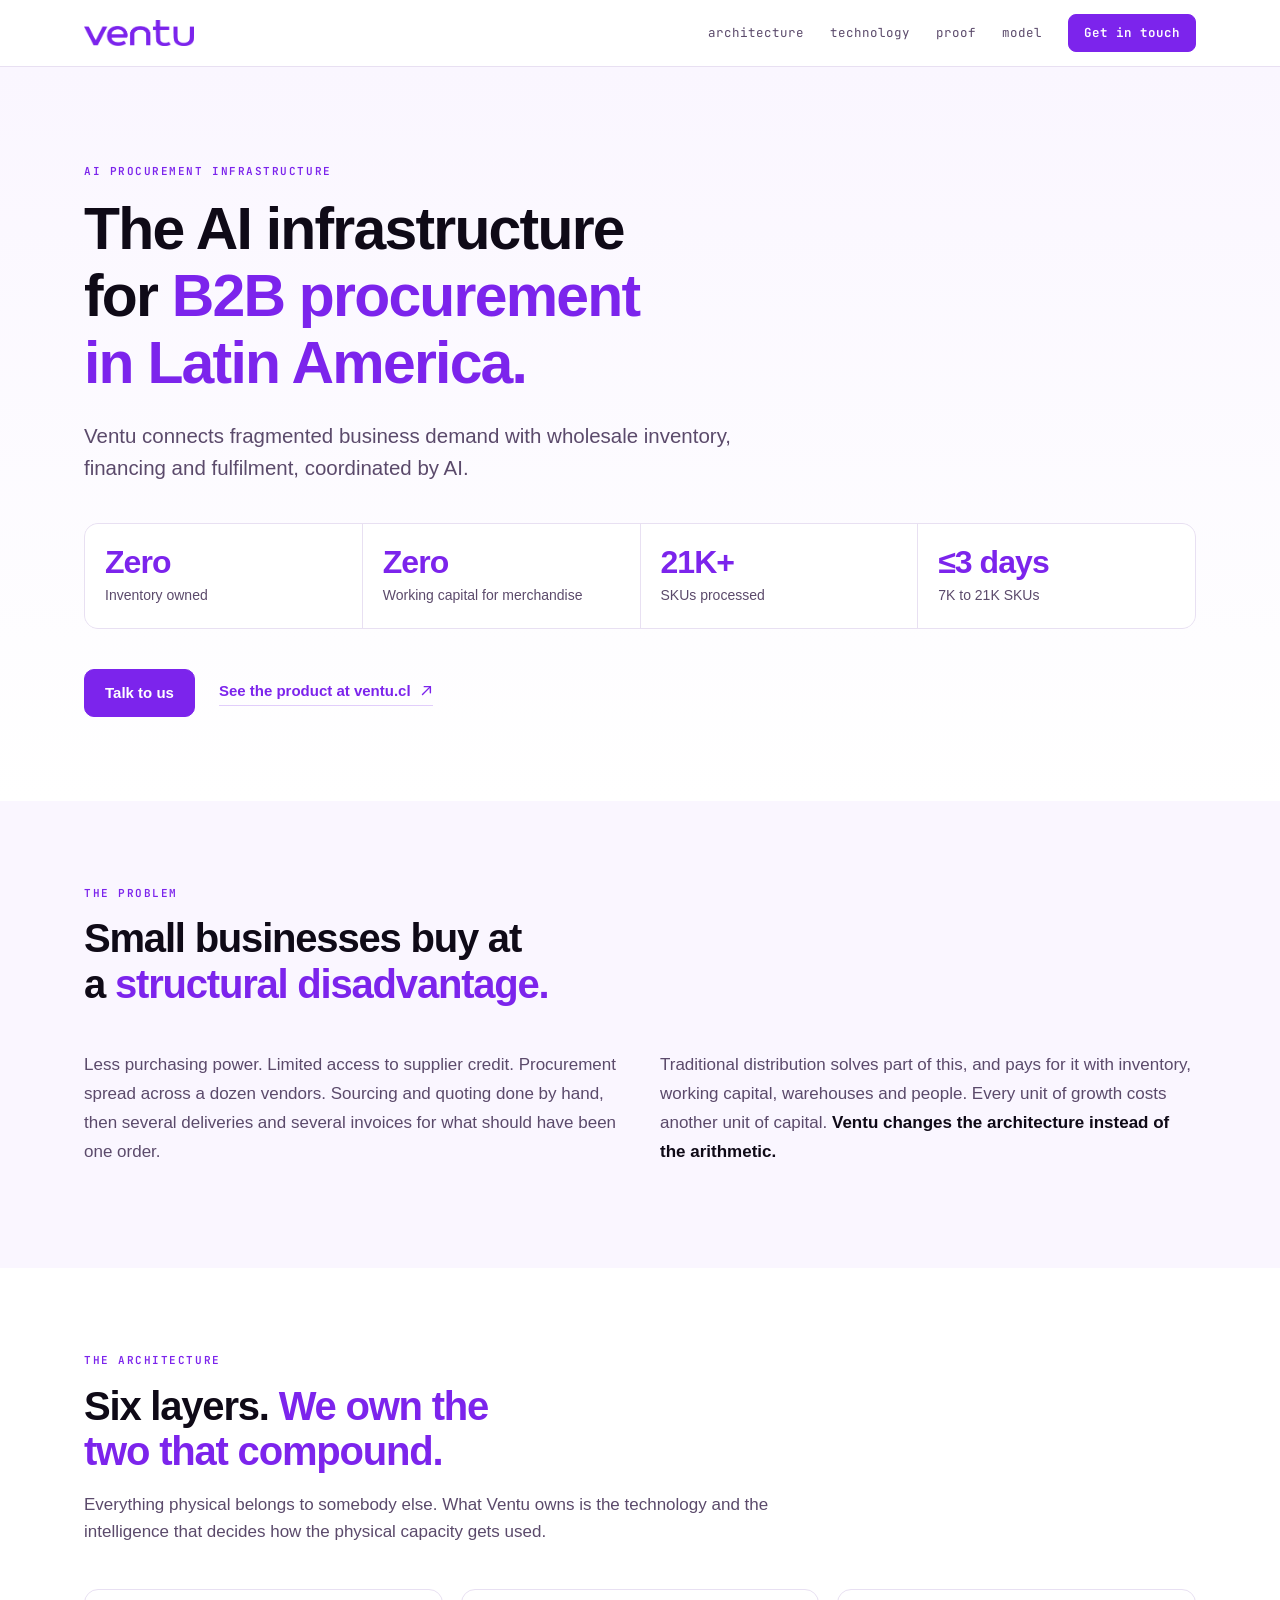
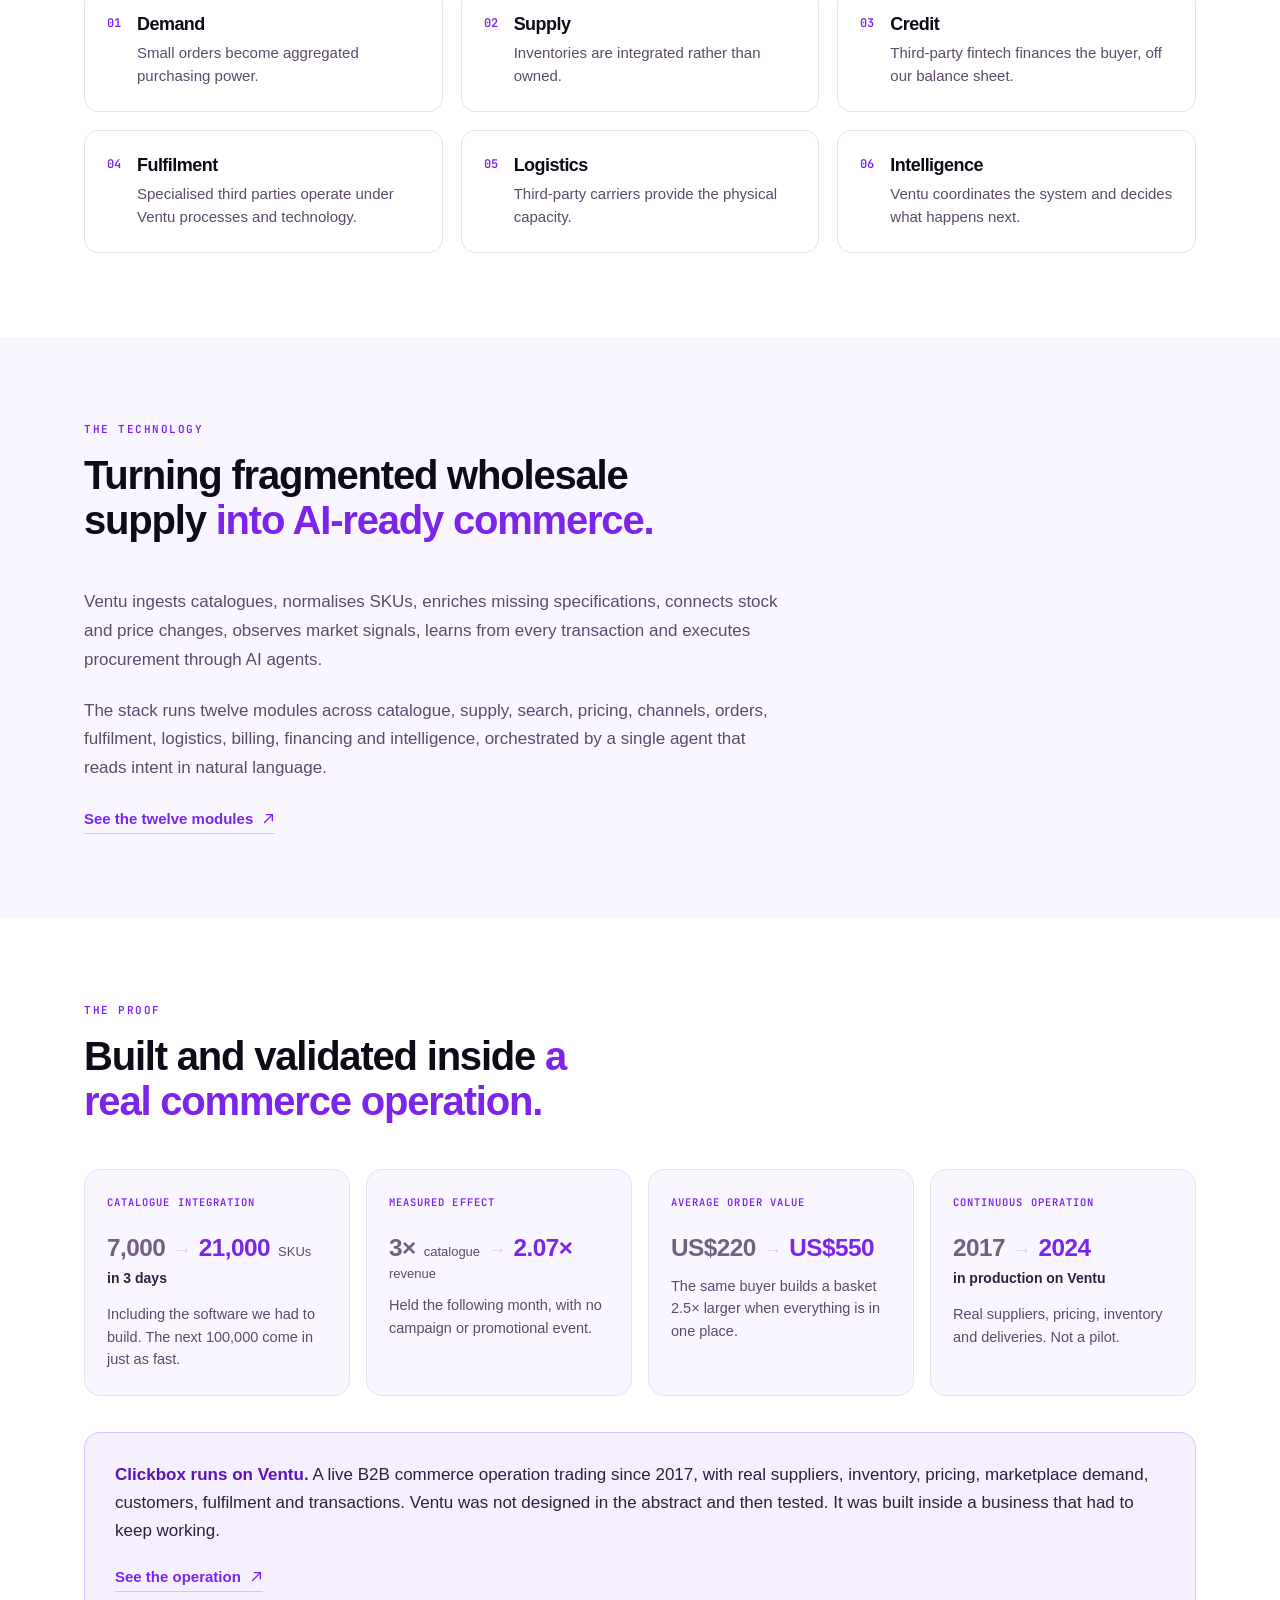
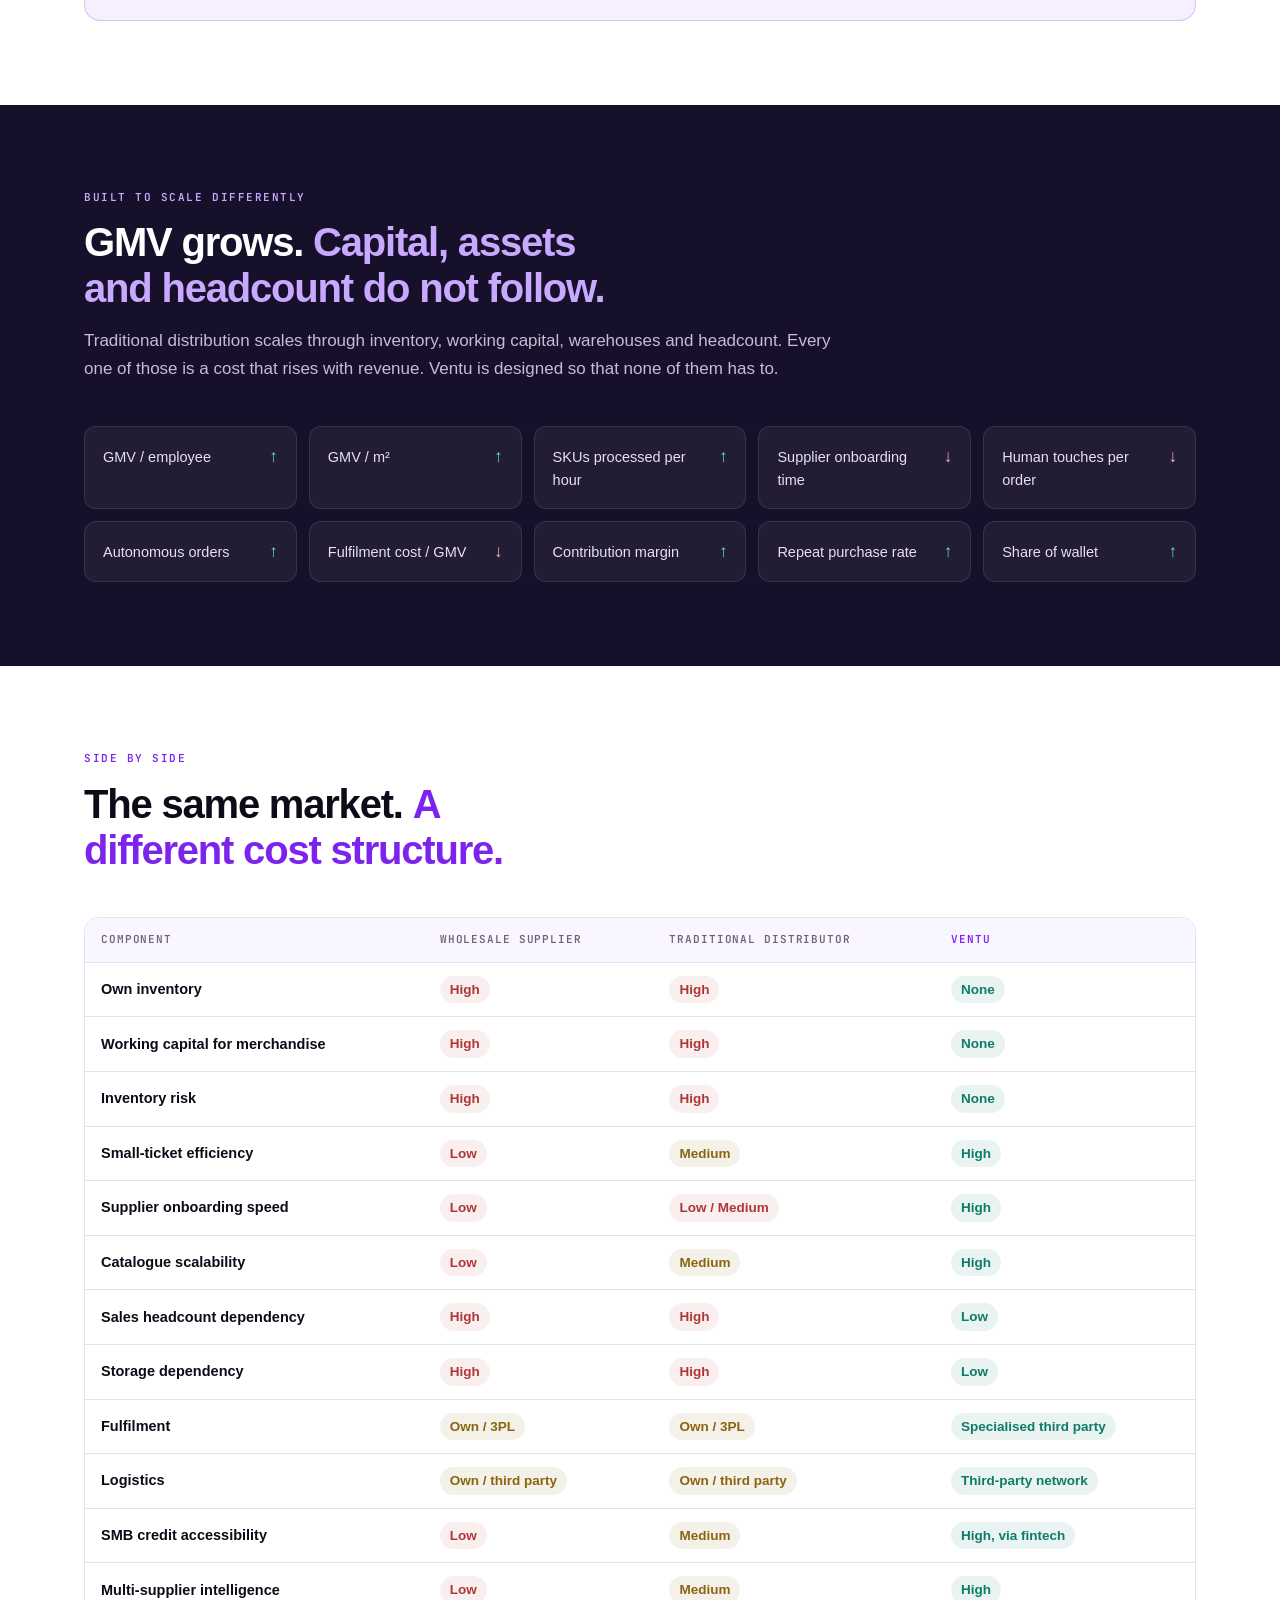
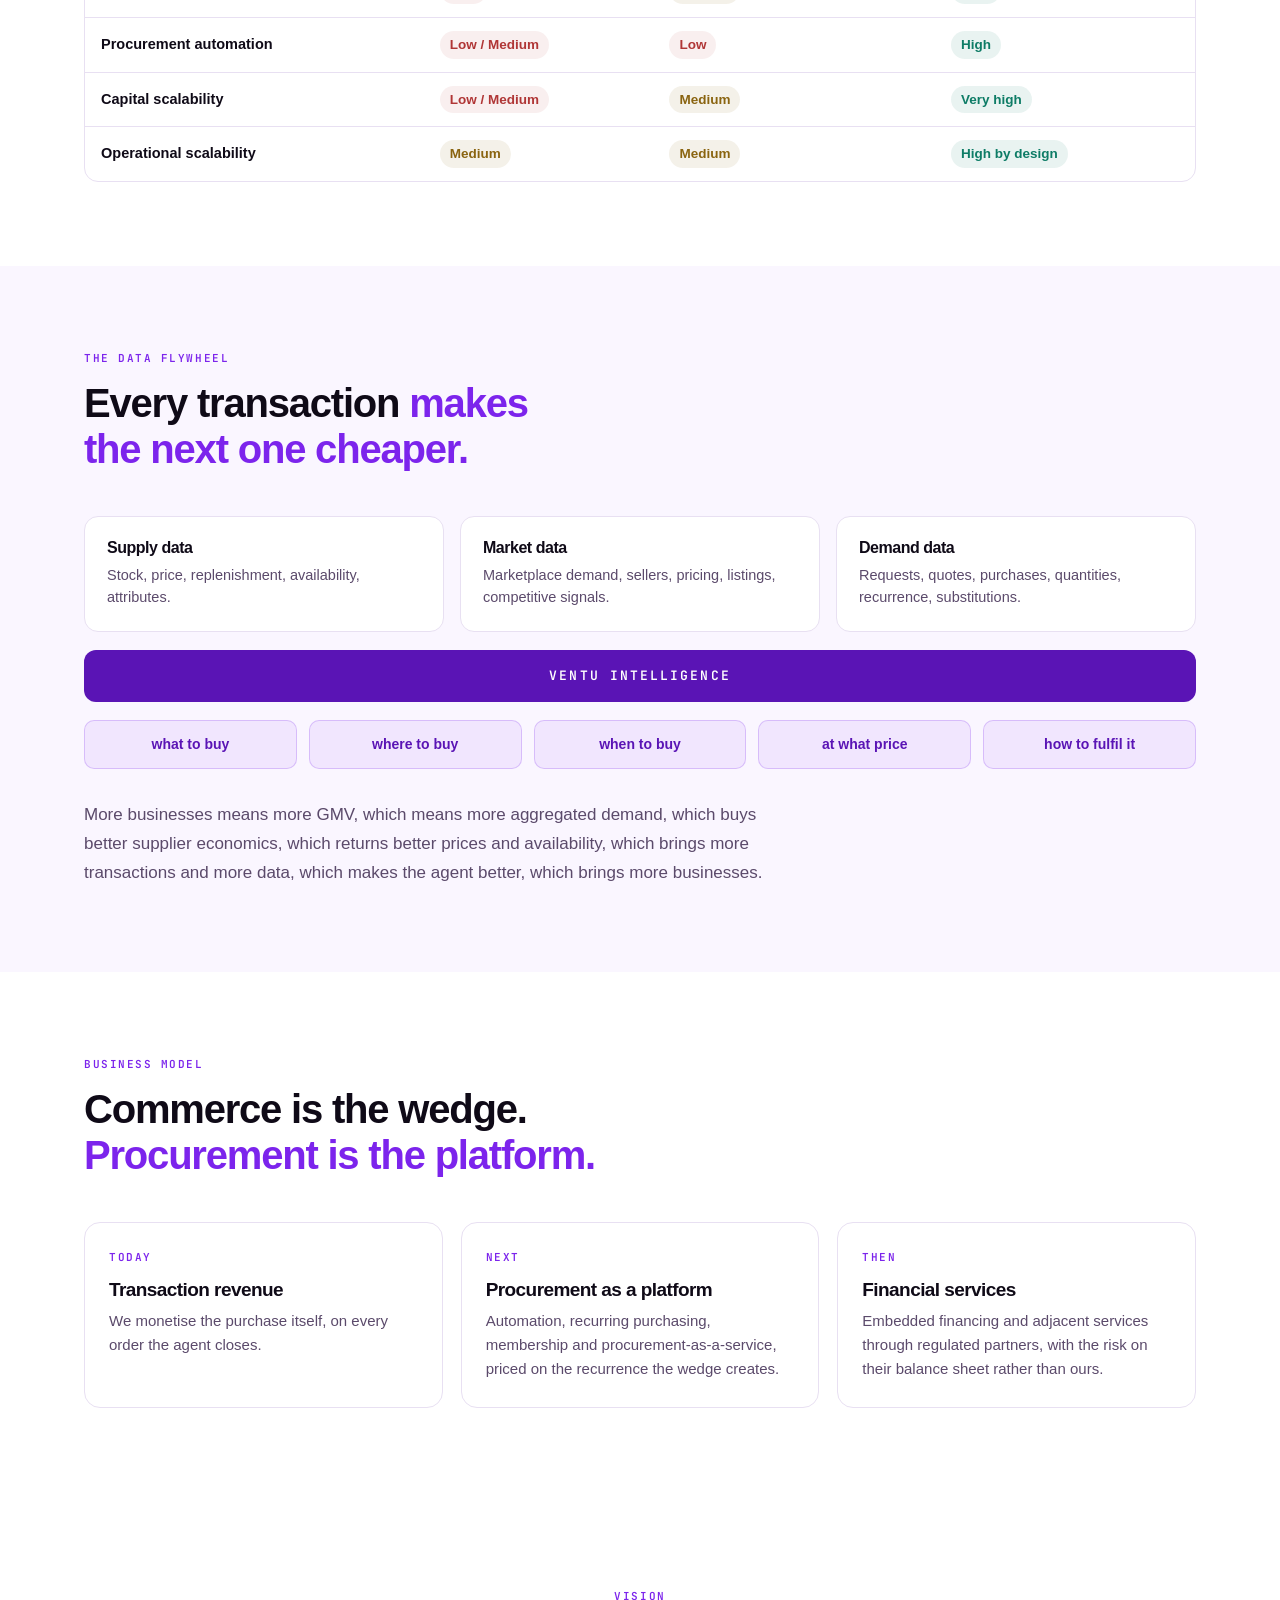
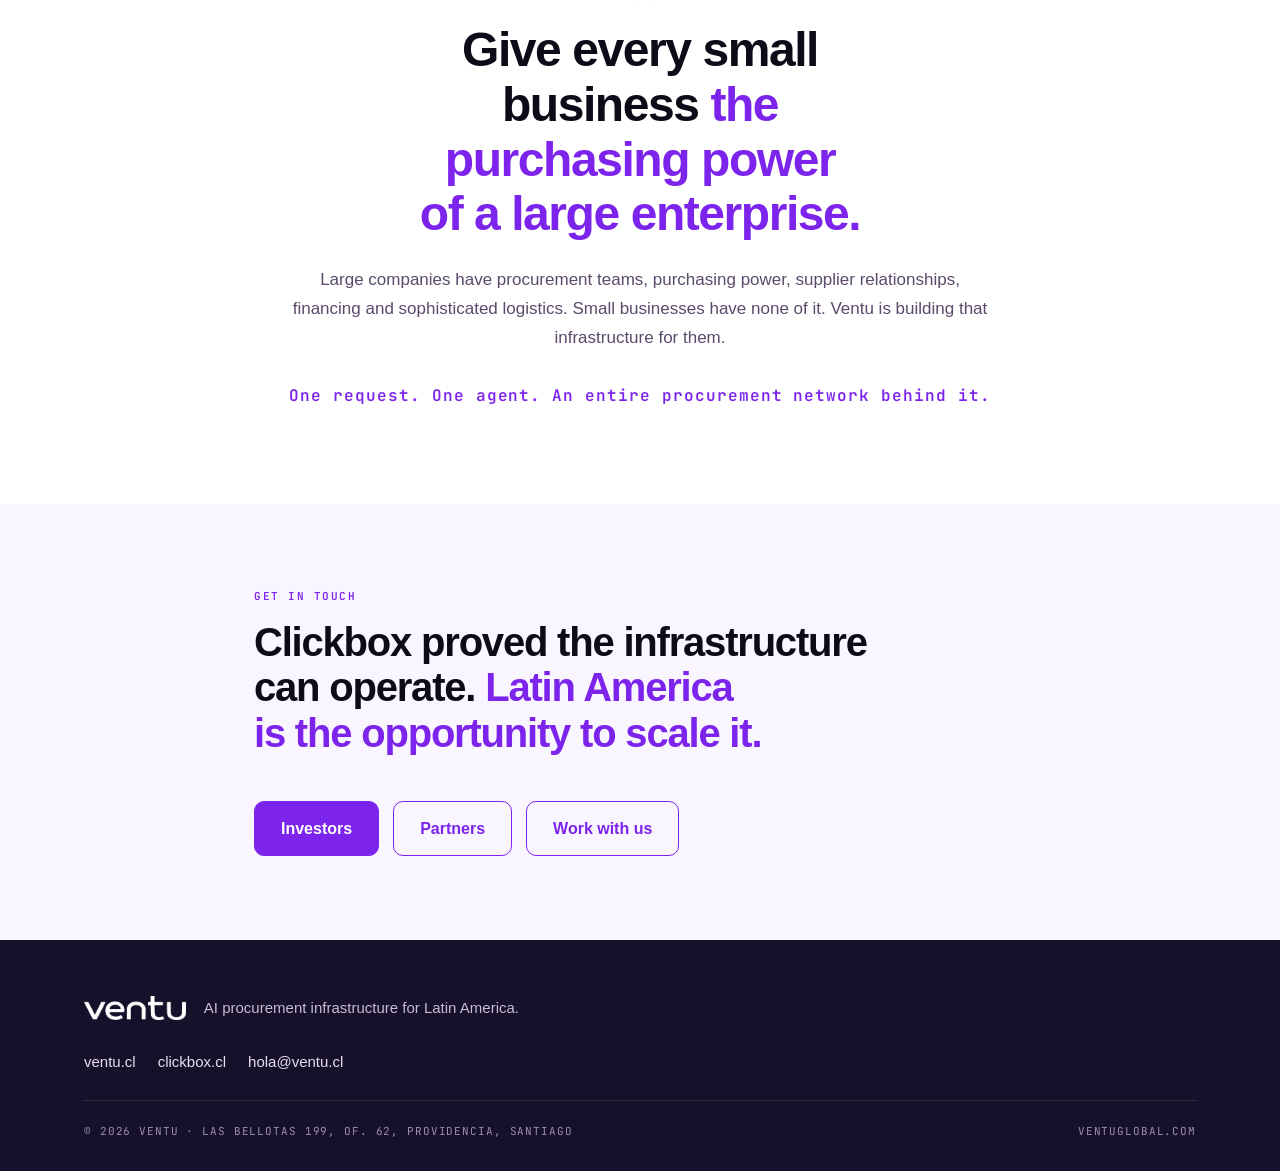
==== global/index.html @ c273187e "Add the VentuGlobal company site as its own service ventu.cl sells the product to a buyer; this one " ====
<!DOCTYPE html>
<html lang="en">
<head>
<meta charset="UTF-8">
<meta name="viewport" content="width=device-width, initial-scale=1.0">
<title>Ventu · AI procurement infrastructure for Latin America</title>
<meta name="description" content="Ventu connects fragmented business demand with wholesale inventory, financing and fulfilment, coordinated by AI. Zero inventory owned, zero working capital for merchandise.">
<meta name="robots" content="index, follow">
<meta property="og:title" content="Ventu · AI procurement infrastructure for Latin America">
<meta property="og:description" content="Ventu connects fragmented business demand with wholesale inventory, financing and fulfilment, coordinated by AI.">
<meta property="og:type" content="website">
<meta property="og:url" content="https://ventuglobal.com/">

<link href="https://api.fontshare.com/v2/css?f[]=satoshi@300,400,500,600,700,900&display=swap" rel="stylesheet">
<link rel="preconnect" href="https://fonts.googleapis.com">
<link rel="preconnect" href="https://fonts.gstatic.com" crossorigin>
<link href="https://fonts.googleapis.com/css2?family=JetBrains+Mono:wght@400;500;600&display=swap" rel="stylesheet">
<link rel="stylesheet" href="styles.css">
</head>
<body>

<nav class="nav">
  <div class="nav-in">
    <a href="/" class="brand" aria-label="Ventu"><img src="ventu-logo.png" alt="Ventu" class="brand-img"></a>
    <div class="nav-links">
      <a href="#architecture">architecture</a>
      <a href="#technology">technology</a>
      <a href="#proof">proof</a>
      <a href="#model">model</a>
      <a href="#contact" class="btn btn-sm" data-contact="investor">Get in touch</a>
    </div>
  </div>
</nav>

<header class="hero">
  <div class="wrap">
    <div class="eyebrow">AI PROCUREMENT INFRASTRUCTURE</div>
    <h1>The AI infrastructure for <em>B2B procurement in Latin America.</em></h1>
    <p class="lead">
      Ventu connects fragmented business demand with wholesale inventory, financing
      and fulfilment, coordinated by AI.
    </p>

    <ul class="thesis">
      <li><span class="thesis-v">Zero</span><span class="thesis-k">Inventory owned</span></li>
      <li><span class="thesis-v">Zero</span><span class="thesis-k">Working capital for merchandise</span></li>
      <li><span class="thesis-v">21K+</span><span class="thesis-k">SKUs processed</span></li>
      <li><span class="thesis-v">&#8804;3 days</span><span class="thesis-k">7K to 21K SKUs</span></li>
    </ul>

    <div class="hero-cta">
      <a href="#contact" class="btn" data-contact="investor">Talk to us</a>
      <a href="https://ventu.cl" class="link-out" target="_blank" rel="noopener">See the product at ventu.cl
        <svg viewBox="0 0 16 16" fill="none" stroke="currentColor" stroke-width="1.6" stroke-linecap="round" stroke-linejoin="round" aria-hidden="true"><path d="M6 3h7v7"/><path d="M13 3L4 12"/></svg>
      </a>
    </div>
  </div>
</header>

<section class="sec sec-alt" id="problem">
  <div class="wrap">
    <div class="sec-head">
      <div class="eyebrow">THE PROBLEM</div>
      <h2>Small businesses buy at a <em>structural disadvantage.</em></h2>
    </div>
    <div class="two-col">
      <p class="body-lg">
        Less purchasing power. Limited access to supplier credit. Procurement spread across
        a dozen vendors. Sourcing and quoting done by hand, then several deliveries and
        several invoices for what should have been one order.
      </p>
      <p class="body-lg">
        Traditional distribution solves part of this, and pays for it with inventory,
        working capital, warehouses and people. Every unit of growth costs another unit of
        capital. <strong>Ventu changes the architecture instead of the arithmetic.</strong>
      </p>
    </div>
  </div>
</section>

<section class="sec" id="architecture">
  <div class="wrap">
    <div class="sec-head">
      <div class="eyebrow">THE ARCHITECTURE</div>
      <h2>Six layers. <em>We own the two that compound.</em></h2>
      <p class="sec-sub">
        Everything physical belongs to somebody else. What Ventu owns is the technology
        and the intelligence that decides how the physical capacity gets used.
      </p>
    </div>
    <ol class="layers">
        <li class="layer">
          <span class="layer-n">01</span>
          <div>
            <h3>Demand</h3>
            <p>Small orders become aggregated purchasing power.</p>
          </div>
        </li>
        <li class="layer">
          <span class="layer-n">02</span>
          <div>
            <h3>Supply</h3>
            <p>Inventories are integrated rather than owned.</p>
          </div>
        </li>
        <li class="layer">
          <span class="layer-n">03</span>
          <div>
            <h3>Credit</h3>
            <p>Third-party fintech finances the buyer, off our balance sheet.</p>
          </div>
        </li>
        <li class="layer">
          <span class="layer-n">04</span>
          <div>
            <h3>Fulfilment</h3>
            <p>Specialised third parties operate under Ventu processes and technology.</p>
          </div>
        </li>
        <li class="layer">
          <span class="layer-n">05</span>
          <div>
            <h3>Logistics</h3>
            <p>Third-party carriers provide the physical capacity.</p>
          </div>
        </li>
        <li class="layer">
          <span class="layer-n">06</span>
          <div>
            <h3>Intelligence</h3>
            <p>Ventu coordinates the system and decides what happens next.</p>
          </div>
        </li>
    </ol>
  </div>
</section>

<section class="sec sec-alt" id="technology">
  <div class="wrap">
    <div class="sec-head">
      <div class="eyebrow">THE TECHNOLOGY</div>
      <h2>Turning fragmented wholesale supply <em>into AI-ready commerce.</em></h2>
    </div>
    <p class="body-lg wide">
      Ventu ingests catalogues, normalises SKUs, enriches missing specifications, connects
      stock and price changes, observes market signals, learns from every transaction and
      executes procurement through AI agents.
    </p>
    <p class="body-lg wide">
      The stack runs twelve modules across catalogue, supply, search, pricing, channels,
      orders, fulfilment, logistics, billing, financing and intelligence, orchestrated by a
      single agent that reads intent in natural language.
    </p>
    <a href="https://ventu.cl#stack" class="link-out" target="_blank" rel="noopener">See the twelve modules
      <svg viewBox="0 0 16 16" fill="none" stroke="currentColor" stroke-width="1.6" stroke-linecap="round" stroke-linejoin="round" aria-hidden="true"><path d="M6 3h7v7"/><path d="M13 3L4 12"/></svg>
    </a>
  </div>
</section>

<section class="sec" id="proof">
  <div class="wrap">
    <div class="sec-head">
      <div class="eyebrow">THE PROOF</div>
      <h2>Built and validated inside <em>a real commerce operation.</em></h2>
    </div>

    <div class="proof-grid">
      <article class="proof">
        <div class="proof-lab">CATALOGUE INTEGRATION</div>
        <div class="proof-fig"><span class="from">7,000</span><span class="arr" aria-hidden="true">&#8594;</span><span class="to">21,000</span><span class="unit">SKUs</span></div>
        <div class="proof-sub">in 3 days</div>
        <p>Including the software we had to build. The next 100,000 come in just as fast.</p>
      </article>
      <article class="proof">
        <div class="proof-lab">MEASURED EFFECT</div>
        <div class="proof-fig"><span class="from">3&#215;</span><span class="unit">catalogue</span><span class="arr" aria-hidden="true">&#8594;</span><span class="to">2.07&#215;</span><span class="unit">revenue</span></div>
        <p>Held the following month, with no campaign or promotional event.</p>
      </article>
      <article class="proof">
        <div class="proof-lab">AVERAGE ORDER VALUE</div>
        <div class="proof-fig"><span class="from">US$220</span><span class="arr" aria-hidden="true">&#8594;</span><span class="to">US$550</span></div>
        <p>The same buyer builds a basket 2.5&#215; larger when everything is in one place.</p>
      </article>
      <article class="proof">
        <div class="proof-lab">CONTINUOUS OPERATION</div>
        <div class="proof-fig"><span class="from">2017</span><span class="arr" aria-hidden="true">&#8594;</span><span class="to">2024</span></div>
        <div class="proof-sub">in production on Ventu</div>
        <p>Real suppliers, pricing, inventory and deliveries. Not a pilot.</p>
      </article>
    </div>

    <div class="callout">
      <p>
        <strong>Clickbox runs on Ventu.</strong> A live B2B commerce operation trading since
        2017, with real suppliers, inventory, pricing, marketplace demand, customers,
        fulfilment and transactions. Ventu was not designed in the abstract and then
        tested. It was built inside a business that had to keep working.
      </p>
      <a href="https://clickbox.cl" class="link-out" target="_blank" rel="noopener">See the operation
        <svg viewBox="0 0 16 16" fill="none" stroke="currentColor" stroke-width="1.6" stroke-linecap="round" stroke-linejoin="round" aria-hidden="true"><path d="M6 3h7v7"/><path d="M13 3L4 12"/></svg>
      </a>
    </div>
  </div>
</section>

<section class="sec sec-dark" id="scale">
  <div class="wrap">
    <div class="sec-head">
      <div class="eyebrow">BUILT TO SCALE DIFFERENTLY</div>
      <h2>GMV grows. <em>Capital, assets and headcount do not follow.</em></h2>
      <p class="sec-sub">
        Traditional distribution scales through inventory, working capital, warehouses and
        headcount. Every one of those is a cost that rises with revenue. Ventu is designed
        so that none of them has to.
      </p>
    </div>
    <ul class="metrics">
        <li class="metric metric--up"><span>GMV / employee</span><i aria-hidden="true">&#8593;</i><span class="sr-only">increasing</span></li>
        <li class="metric metric--up"><span>GMV / m²</span><i aria-hidden="true">&#8593;</i><span class="sr-only">increasing</span></li>
        <li class="metric metric--up"><span>SKUs processed per hour</span><i aria-hidden="true">&#8593;</i><span class="sr-only">increasing</span></li>
        <li class="metric metric--down"><span>Supplier onboarding time</span><i aria-hidden="true">&#8595;</i><span class="sr-only">decreasing</span></li>
        <li class="metric metric--down"><span>Human touches per order</span><i aria-hidden="true">&#8595;</i><span class="sr-only">decreasing</span></li>
        <li class="metric metric--up"><span>Autonomous orders</span><i aria-hidden="true">&#8593;</i><span class="sr-only">increasing</span></li>
        <li class="metric metric--down"><span>Fulfilment cost / GMV</span><i aria-hidden="true">&#8595;</i><span class="sr-only">decreasing</span></li>
        <li class="metric metric--up"><span>Contribution margin</span><i aria-hidden="true">&#8593;</i><span class="sr-only">increasing</span></li>
        <li class="metric metric--up"><span>Repeat purchase rate</span><i aria-hidden="true">&#8593;</i><span class="sr-only">increasing</span></li>
        <li class="metric metric--up"><span>Share of wallet</span><i aria-hidden="true">&#8593;</i><span class="sr-only">increasing</span></li>
    </ul>
  </div>
</section>

<section class="sec" id="sidebyside">
  <div class="wrap">
    <div class="sec-head">
      <div class="eyebrow">SIDE BY SIDE</div>
      <h2>The same market. <em>A different cost structure.</em></h2>
    </div>
    <div class="table-scroll">
      <table class="cmp">
        <caption class="sr-only">Wholesale supplier, traditional distributor and Ventu compared across fifteen structural components</caption>
        <thead>
          <tr>
            <th scope="col">Component</th>
            <th scope="col">Wholesale supplier</th>
            <th scope="col">Traditional distributor</th>
            <th scope="col" class="t-head-us">Ventu</th>
          </tr>
        </thead>
        <tbody>
          <tr><th scope="row">Own inventory</th><td class="t-bad"><span>High</span></td><td class="t-bad"><span>High</span></td><td class="t-good"><span>None</span></td></tr>
          <tr><th scope="row">Working capital for merchandise</th><td class="t-bad"><span>High</span></td><td class="t-bad"><span>High</span></td><td class="t-good"><span>None</span></td></tr>
          <tr><th scope="row">Inventory risk</th><td class="t-bad"><span>High</span></td><td class="t-bad"><span>High</span></td><td class="t-good"><span>None</span></td></tr>
          <tr><th scope="row">Small-ticket efficiency</th><td class="t-bad"><span>Low</span></td><td class="t-mid"><span>Medium</span></td><td class="t-good"><span>High</span></td></tr>
          <tr><th scope="row">Supplier onboarding speed</th><td class="t-bad"><span>Low</span></td><td class="t-bad"><span>Low / Medium</span></td><td class="t-good"><span>High</span></td></tr>
          <tr><th scope="row">Catalogue scalability</th><td class="t-bad"><span>Low</span></td><td class="t-mid"><span>Medium</span></td><td class="t-good"><span>High</span></td></tr>
          <tr><th scope="row">Sales headcount dependency</th><td class="t-bad"><span>High</span></td><td class="t-bad"><span>High</span></td><td class="t-good"><span>Low</span></td></tr>
          <tr><th scope="row">Storage dependency</th><td class="t-bad"><span>High</span></td><td class="t-bad"><span>High</span></td><td class="t-good"><span>Low</span></td></tr>
          <tr><th scope="row">Fulfilment</th><td class="t-mid"><span>Own / 3PL</span></td><td class="t-mid"><span>Own / 3PL</span></td><td class="t-good"><span>Specialised third party</span></td></tr>
          <tr><th scope="row">Logistics</th><td class="t-mid"><span>Own / third party</span></td><td class="t-mid"><span>Own / third party</span></td><td class="t-good"><span>Third-party network</span></td></tr>
          <tr><th scope="row">SMB credit accessibility</th><td class="t-bad"><span>Low</span></td><td class="t-mid"><span>Medium</span></td><td class="t-good"><span>High, via fintech</span></td></tr>
          <tr><th scope="row">Multi-supplier intelligence</th><td class="t-bad"><span>Low</span></td><td class="t-mid"><span>Medium</span></td><td class="t-good"><span>High</span></td></tr>
          <tr><th scope="row">Procurement automation</th><td class="t-bad"><span>Low / Medium</span></td><td class="t-bad"><span>Low</span></td><td class="t-good"><span>High</span></td></tr>
          <tr><th scope="row">Capital scalability</th><td class="t-bad"><span>Low / Medium</span></td><td class="t-mid"><span>Medium</span></td><td class="t-good"><span>Very high</span></td></tr>
          <tr><th scope="row">Operational scalability</th><td class="t-mid"><span>Medium</span></td><td class="t-mid"><span>Medium</span></td><td class="t-good"><span>High by design</span></td></tr>
        </tbody>
      </table>
    </div>
  </div>
</section>

<section class="sec sec-alt" id="flywheel">
  <div class="wrap">
    <div class="sec-head">
      <div class="eyebrow">THE DATA FLYWHEEL</div>
      <h2>Every transaction <em>makes the next one cheaper.</em></h2>
    </div>
    <div class="fly">
      <div class="fly-inputs">
        <div class="fly-in"><h3>Supply data</h3><p>Stock, price, replenishment, availability, attributes.</p></div>
        <div class="fly-in"><h3>Market data</h3><p>Marketplace demand, sellers, pricing, listings, competitive signals.</p></div>
        <div class="fly-in"><h3>Demand data</h3><p>Requests, quotes, purchases, quantities, recurrence, substitutions.</p></div>
      </div>
      <div class="fly-core">VENTU INTELLIGENCE</div>
      <ol class="fly-out">
        <li>what to buy</li><li>where to buy</li><li>when to buy</li>
        <li>at what price</li><li>how to fulfil it</li>
      </ol>
    </div>
    <p class="body-lg wide">
      More businesses means more GMV, which means more aggregated demand, which buys better
      supplier economics, which returns better prices and availability, which brings more
      transactions and more data, which makes the agent better, which brings more businesses.
    </p>
  </div>
</section>

<section class="sec" id="model">
  <div class="wrap">
    <div class="sec-head">
      <div class="eyebrow">BUSINESS MODEL</div>
      <h2>Commerce is the wedge. <em>Procurement is the platform.</em></h2>
    </div>
    <div class="stages">
      <article class="stage">
        <div class="stage-k">TODAY</div>
        <h3>Transaction revenue</h3>
        <p>We monetise the purchase itself, on every order the agent closes.</p>
      </article>
      <article class="stage">
        <div class="stage-k">NEXT</div>
        <h3>Procurement as a platform</h3>
        <p>Automation, recurring purchasing, membership and procurement-as-a-service, priced on the recurrence the wedge creates.</p>
      </article>
      <article class="stage">
        <div class="stage-k">THEN</div>
        <h3>Financial services</h3>
        <p>Embedded financing and adjacent services through regulated partners, with the risk on their balance sheet rather than ours.</p>
      </article>
    </div>
  </div>
</section>

<section class="sec sec-vision">
  <div class="wrap">
    <div class="eyebrow">VISION</div>
    <h2 class="vision-h">Give every small business <em>the purchasing power of a large enterprise.</em></h2>
    <p class="body-lg wide">
      Large companies have procurement teams, purchasing power, supplier relationships,
      financing and sophisticated logistics. Small businesses have none of it. Ventu is
      building that infrastructure for them.
    </p>
    <p class="vision-line">One request. One agent. An entire procurement network behind it.</p>
  </div>
</section>

<section class="sec sec-alt" id="contact">
  <div class="wrap narrow">
    <div class="sec-head">
      <div class="eyebrow">GET IN TOUCH</div>
      <h2>Clickbox proved the infrastructure can operate. <em>Latin America is the opportunity to scale it.</em></h2>
    </div>
    <div class="contact-cta">
      <a href="#contact" class="btn btn-lg" data-contact="investor">Investors</a>
      <a href="#contact" class="btn btn-lg btn-ghost" data-contact="partner">Partners</a>
      <a href="#contact" class="btn btn-lg btn-ghost" data-contact="talent">Work with us</a>
    </div>
  </div>
</section>

<footer class="foot">
  <div class="wrap">
    <div class="foot-top">
      <a href="/" class="brand" aria-label="Ventu"><img src="ventu-logo.png" alt="Ventu" class="brand-img"></a>
      <p>AI procurement infrastructure for Latin America.</p>
    </div>
    <div class="foot-links">
      <a href="https://ventu.cl" target="_blank" rel="noopener">ventu.cl</a>
      <a href="https://clickbox.cl" target="_blank" rel="noopener">clickbox.cl</a>
      <a href="mailto:hola@ventu.cl">hola@ventu.cl</a>
    </div>
    <div class="foot-bottom">
      <span>&#169; 2026 VENTU · LAS BELLOTAS 199, OF. 62, PROVIDENCIA, SANTIAGO</span>
      <span>VENTUGLOBAL.COM</span>
    </div>
  </div>
</footer>

<script src="main.js"></script>
</body>
</html>
---- global/styles.css ----
/* ════════════════════════════════════════════════════════════
   VENTU · company site
   Same palette and type as ventu.cl, set more soberly: this page is read
   by people evaluating a business, not by someone about to place an order.
   ════════════════════════════════════════════════════════════ */

:root {
  --bg:          #ffffff;
  --bg-soft:     #faf6ff;
  --bg-elev:     #f4eefb;
  --ink:         #0f0a17;
  --ink-2:       #2e1f3f;
  --ink-3:       #5b4a6b;
  --ink-4:       #71617f;
  --line:        #e8e0f2;
  --line-2:      #d8cae8;

  --brand-rgb:   124, 36, 236;
  --brand:       rgb(var(--brand-rgb));
  --brand-deep:  #5a14b5;
  --brand-bg:    rgba(var(--brand-rgb), 0.07);
  --brand-line:  rgba(var(--brand-rgb), 0.22);

  --good:        #0e7c66;
  --good-bg:     rgba(14, 124, 102, 0.09);
  --mid:         #8a6410;
  --mid-bg:      rgba(138, 100, 16, 0.09);
  --bad:         #b03636;
  --bad-bg:      rgba(176, 54, 54, 0.08);

  --sans: 'Satoshi', -apple-system, BlinkMacSystemFont, sans-serif;
  --mono: 'JetBrains Mono', 'SF Mono', Monaco, monospace;
  --wrap: 1160px;
  --gutter: 24px;
  --ease: cubic-bezier(0.2, 0.8, 0.2, 1);
}

*, *::before, *::after { box-sizing: border-box; }
html { scroll-behavior: smooth; }
body {
  margin: 0;
  font-family: var(--sans);
  font-size: 17px;
  line-height: 1.6;
  color: var(--ink-2);
  background: var(--bg);
  -webkit-font-smoothing: antialiased;
}
a { color: inherit; text-decoration: none; }
h1, h2, h3, h4 { margin: 0; color: var(--ink); letter-spacing: -0.03em; line-height: 1.14; }
p { margin: 0 0 1em; }
p:last-child { margin-bottom: 0; }
img { max-width: 100%; display: block; }

.wrap { max-width: var(--wrap); margin: 0 auto; padding: 0 var(--gutter); }
.wrap.narrow { max-width: 820px; }

.sr-only {
  position: absolute; width: 1px; height: 1px; padding: 0; margin: -1px;
  overflow: hidden; clip: rect(0, 0, 0, 0); white-space: nowrap; border: 0;
}

/* The wordmark is a mask so it takes the colour of whatever it sits in. */
.mark::before { content: 'Ventu'; color: var(--brand); font-weight: 700; }
@supports (mask-image: url("ventu-logo.png")) or (-webkit-mask-image: url("ventu-logo.png")) {
  .mark {
    display: inline-block;
    height: 1.78ex;
    aspect-ratio: 2088 / 492;
    vertical-align: baseline;
    background: var(--brand);
    -webkit-mask: url("ventu-logo.png") no-repeat center / contain;
            mask: url("ventu-logo.png") no-repeat center / contain;
  }
  .mark::before { content: none; }
}

.eyebrow {
  font-family: var(--mono);
  font-size: 11px;
  letter-spacing: 0.14em;
  text-transform: uppercase;
  font-weight: 600;
  color: var(--brand);
  margin-bottom: 14px;
}

/* ────────── Nav ────────── */
.nav {
  position: sticky; top: 0; z-index: 50;
  background: rgba(255, 255, 255, 0.88);
  backdrop-filter: saturate(180%) blur(14px);
  border-bottom: 1px solid var(--line);
}
.nav-in {
  max-width: var(--wrap); margin: 0 auto; padding: 14px var(--gutter);
  display: flex; align-items: center; justify-content: space-between; gap: 24px;
}
.brand-img { height: 26px; width: auto; }
.nav-links { display: flex; align-items: center; gap: 26px; }
.nav-links a {
  font-family: var(--mono); font-size: 12.5px; color: var(--ink-3);
  transition: color 0.2s var(--ease);
}
.nav-links a:hover { color: var(--brand); }
/* .nav-links a outranks .btn on specificity, so the button has to say it. */
.nav-links a.btn { color: #fff; }
.nav-links a.btn:hover { color: #fff; }

.btn {
  display: inline-flex; align-items: center; justify-content: center;
  background: var(--brand); color: #fff;
  font-family: var(--sans); font-size: 15px; font-weight: 600;
  padding: 11px 20px; border: 1px solid var(--brand); border-radius: 10px;
  cursor: pointer; transition: background 0.2s var(--ease);
}
.btn:hover { background: var(--brand-deep); border-color: var(--brand-deep); }
.btn-sm { font-size: 13px; padding: 8px 15px; border-radius: 8px; }
.btn-lg { font-size: 16px; padding: 14px 26px; }
.btn-ghost { background: transparent; color: var(--brand); }
.btn-ghost:hover { background: var(--brand-bg); border-color: var(--brand); color: var(--brand-deep); }

.link-out {
  display: inline-flex; align-items: center; gap: 8px;
  font-size: 15px; font-weight: 600; color: var(--brand);
  border-bottom: 1px solid var(--brand-line); padding-bottom: 2px;
  transition: border-color 0.2s var(--ease);
}
.link-out:hover { border-color: var(--brand); }
.link-out svg { width: 14px; height: 14px; flex: none; }

/* ────────── Hero ────────── */
.hero { padding: 96px 0 84px; background: linear-gradient(180deg, var(--bg-soft), var(--bg)); }
.hero h1 {
  font-size: clamp(34px, 4.6vw, 60px);
  font-weight: 700;
  max-width: 17ch;
  margin-bottom: 24px;
  text-wrap: balance;
}
h1 em, h2 em, h3 em { font-style: normal; font-weight: 600; color: var(--brand); }
.lead {
  font-size: clamp(18px, 1.6vw, 21px);
  line-height: 1.55;
  color: var(--ink-3);
  max-width: 58ch;
  margin-bottom: 40px;
  text-wrap: pretty;
}

.thesis {
  list-style: none; margin: 0 0 40px; padding: 0;
  display: grid; grid-template-columns: repeat(4, 1fr); gap: 1px;
  background: var(--line); border: 1px solid var(--line); border-radius: 14px;
  overflow: hidden;
}
.thesis li { background: var(--bg); padding: 22px 20px; }
.thesis-v {
  display: block; font-size: clamp(24px, 2.6vw, 32px); font-weight: 700;
  letter-spacing: -0.03em; color: var(--brand); line-height: 1.05; margin-bottom: 6px;
}
.thesis-k { display: block; font-size: 14px; line-height: 1.4; color: var(--ink-3); }

.hero-cta { display: flex; align-items: center; flex-wrap: wrap; gap: 16px 24px; }

/* ────────── Sections ────────── */
.sec { padding: 84px 0; }
.sec-alt { background: var(--bg-soft); }
.sec-head { max-width: 760px; margin-bottom: 44px; }
.sec-head h2 { font-size: clamp(28px, 3.2vw, 40px); font-weight: 700; text-wrap: balance; }
.sec-sub { margin-top: 16px; font-size: 17px; line-height: 1.6; color: var(--ink-3); text-wrap: pretty; }

.body-lg { font-size: 17px; line-height: 1.7; color: var(--ink-3); text-wrap: pretty; }
.body-lg strong { color: var(--ink); font-weight: 700; }
.wide { max-width: 74ch; margin-bottom: 22px; }
.two-col { display: grid; grid-template-columns: repeat(2, 1fr); gap: 40px; }

/* ────────── Architecture layers ────────── */
.layers {
  list-style: none; margin: 0; padding: 0;
  display: grid; grid-template-columns: repeat(3, 1fr); gap: 18px;
}
.layer {
  display: grid; grid-template-columns: auto 1fr; gap: 16px;
  padding: 24px 22px;
  border: 1px solid var(--line); border-radius: 14px; background: var(--bg);
}
.layer-n { font-family: var(--mono); font-size: 12px; font-weight: 600; color: var(--brand); }
.layer h3 { font-size: 18px; font-weight: 700; margin-bottom: 6px; }
.layer p { font-size: 15px; line-height: 1.55; color: var(--ink-3); }

/* ────────── Proof ────────── */
.proof-grid { display: grid; grid-template-columns: repeat(4, 1fr); gap: 16px; margin-bottom: 36px; }
.proof {
  border: 1px solid var(--line); border-radius: 16px; padding: 24px 22px;
  background: var(--bg-soft);
}
.proof-lab {
  font-family: var(--mono); font-size: 10.5px; letter-spacing: 0.1em;
  text-transform: uppercase; font-weight: 600; color: var(--brand);
  margin-bottom: 16px; min-height: 2.4em;
}
.proof-fig {
  display: flex; align-items: baseline; flex-wrap: wrap; gap: 6px 8px;
  font-weight: 700; letter-spacing: -0.03em; line-height: 1.05;
}
.proof-fig .from { font-size: clamp(21px, 1.9vw, 26px); color: var(--ink-4); }
.proof-fig .to   { font-size: clamp(21px, 1.9vw, 26px); color: var(--brand); }
.proof-fig .unit { font-size: 13px; font-weight: 500; letter-spacing: 0; color: var(--ink-3); }
.proof-fig .arr  { font-size: 18px; color: var(--line-2); }
.proof-sub { margin-top: 6px; font-size: 14px; font-weight: 600; color: var(--ink-2); }
.proof p { margin: 14px 0 0; font-size: 14.5px; line-height: 1.55; color: var(--ink-3); text-wrap: pretty; }

.callout {
  border: 1px solid var(--brand-line); border-radius: 16px;
  background: var(--brand-bg); padding: 28px 30px;
}
.callout p { font-size: 17px; line-height: 1.65; color: var(--ink-2); margin-bottom: 18px; text-wrap: pretty; }
.callout strong { color: var(--brand-deep); }

/* ────────── Scale, on dark ────────── */
.sec-dark { background: #17102a; }
.sec-dark h2 { color: #fff; }
.sec-dark h2 em { color: #c9a9ff; }
.sec-dark .eyebrow { color: #c9a9ff; }
.sec-dark .sec-sub { color: #c6bcd6; }
.metrics {
  list-style: none; margin: 0; padding: 0;
  display: grid; grid-template-columns: repeat(5, 1fr); gap: 12px;
}
.metric {
  display: flex; align-items: baseline; justify-content: space-between; gap: 10px;
  padding: 16px 18px; border-radius: 12px;
  background: rgba(255, 255, 255, 0.05);
  border: 1px solid rgba(255, 255, 255, 0.1);
  font-size: 14.5px; color: #e6e0f0;
}
.metric i { font-style: normal; font-size: 17px; font-weight: 700; }
.metric--up i { color: #63e0b0; }
.metric--down i { color: #ffb4a8; }

/* ────────── Comparison table ────────── */
.table-scroll { overflow-x: auto; border: 1px solid var(--line); border-radius: 14px; }
.cmp { width: 100%; border-collapse: collapse; min-width: 720px; font-size: 14.5px; }
.cmp th, .cmp td { padding: 13px 16px; text-align: left; border-bottom: 1px solid var(--line); }
.cmp thead th {
  font-family: var(--mono); font-size: 11px; letter-spacing: 0.08em;
  text-transform: uppercase; font-weight: 600; color: var(--ink-4);
  background: var(--bg-soft); white-space: nowrap;
}
.cmp thead .t-head-us { color: var(--brand); }
.cmp tbody th { font-weight: 600; color: var(--ink); }
.cmp tbody tr:last-child th, .cmp tbody tr:last-child td { border-bottom: 0; }
.cmp td span {
  display: inline-block; padding: 3px 10px; border-radius: 999px;
  font-weight: 600; font-size: 13.5px;
}
.t-good span { color: var(--good); background: var(--good-bg); }
.t-mid  span { color: var(--mid);  background: var(--mid-bg); }
.t-bad  span { color: var(--bad);  background: var(--bad-bg); }

/* ────────── Flywheel ────────── */
.fly { display: grid; gap: 18px; margin-bottom: 32px; }
.fly-inputs { display: grid; grid-template-columns: repeat(3, 1fr); gap: 16px; }
.fly-in { border: 1px solid var(--line); border-radius: 14px; padding: 22px; background: var(--bg); }
.fly-in h3 { font-size: 16px; font-weight: 700; margin-bottom: 6px; }
.fly-in p { font-size: 14.5px; line-height: 1.55; color: var(--ink-3); }
.fly-core {
  text-align: center; font-family: var(--mono); font-size: 13px;
  letter-spacing: 0.16em; font-weight: 600; color: #fff;
  background: var(--brand-deep); border-radius: 12px; padding: 16px;
}
.fly-out {
  list-style: none; margin: 0; padding: 0;
  display: grid; grid-template-columns: repeat(5, 1fr); gap: 12px;
}
.fly-out li {
  text-align: center; font-size: 14px; font-weight: 600; color: var(--brand-deep);
  background: var(--brand-bg); border: 1px solid var(--brand-line);
  border-radius: 10px; padding: 12px 10px;
}

/* ────────── Model ────────── */
.stages { display: grid; grid-template-columns: repeat(3, 1fr); gap: 18px; }
.stage { border: 1px solid var(--line); border-radius: 16px; padding: 26px 24px; background: var(--bg); }
.stage-k {
  font-family: var(--mono); font-size: 11px; letter-spacing: 0.14em;
  font-weight: 600; color: var(--brand); margin-bottom: 12px;
}
.stage h3 { font-size: 19px; font-weight: 700; margin-bottom: 8px; }
.stage p { font-size: 15px; line-height: 1.6; color: var(--ink-3); }

/* ────────── Vision ────────── */
.sec-vision { text-align: center; padding: 96px 0; }
.sec-vision .eyebrow { margin-bottom: 18px; }
.vision-h {
  font-size: clamp(30px, 3.8vw, 48px); font-weight: 700;
  max-width: 20ch; margin: 0 auto 24px; text-wrap: balance;
}
.sec-vision .wide { margin-left: auto; margin-right: auto; }
.vision-line {
  margin-top: 30px; font-family: var(--mono); font-size: clamp(13px, 1.3vw, 16px);
  letter-spacing: 0.06em; font-weight: 600; color: var(--brand);
}

.contact-cta { display: flex; flex-wrap: wrap; gap: 14px; }

/* ────────── Footer ────────── */
.foot { background: #17102a; color: #c6bcd6; padding: 56px 0 30px; }
.foot .brand-img { height: 24px; filter: brightness(0) invert(1); }
.foot-top { display: flex; align-items: center; gap: 18px; flex-wrap: wrap; margin-bottom: 30px; }
.foot-top p { font-size: 15px; color: #c6bcd6; }
.foot-links { display: flex; flex-wrap: wrap; gap: 22px; padding-bottom: 26px; border-bottom: 1px solid rgba(255,255,255,0.12); }
.foot-links a { font-size: 15px; color: #e6e0f0; }
.foot-links a:hover { color: #fff; }
.foot-bottom {
  display: flex; justify-content: space-between; flex-wrap: wrap; gap: 12px;
  padding-top: 22px; font-family: var(--mono); font-size: 11px;
  letter-spacing: 0.08em; color: #9a8fb0;
}

/* ────────── Contact modal ────────── */
.cf-overlay {
  position: fixed; inset: 0; z-index: 200;
  background: rgba(15, 10, 23, 0.55);
  display: flex; align-items: center; justify-content: center; padding: 24px;
}
.cf-modal {
  background: #fff; border-radius: 18px; width: 100%; max-width: 520px;
  padding: 30px 28px; position: relative; max-height: 92vh; overflow-y: auto;
}
.cf-close {
  position: absolute; top: 14px; right: 16px; background: none; border: 0;
  font-size: 26px; line-height: 1; color: var(--ink-4); cursor: pointer;
}
.cf-head { font-size: 22px; font-weight: 700; color: var(--ink); margin-bottom: 20px; }
.cf-field { display: block; margin-bottom: 14px; }
.cf-label { display: block; font-size: 13px; font-weight: 600; color: var(--ink-2); margin-bottom: 6px; }
.cf-field input, .cf-field textarea {
  width: 100%; font-family: var(--sans); font-size: 15px; color: var(--ink);
  padding: 11px 13px; border: 1px solid var(--line-2); border-radius: 10px;
  background: #fff; resize: vertical;
}
.cf-field input:focus, .cf-field textarea:focus { outline: 2px solid var(--brand); outline-offset: 1px; }
.cf-err { display: block; font-size: 12.5px; color: var(--bad); min-height: 1em; margin-top: 3px; }
.cf-check { display: flex; align-items: flex-start; gap: 10px; font-size: 14px; color: var(--ink-3); margin: 6px 0 4px; }
.cf-hp { position: absolute; left: -9999px; opacity: 0; }
.cf-form-err { font-size: 14px; color: var(--bad); margin-bottom: 12px; min-height: 0; }
.cf-form-err:empty { margin-bottom: 0; }
.cf-submit { width: 100%; justify-content: center; margin-top: 6px; }
.cf-ok { text-align: center; padding: 18px 0 8px; }
.cf-ok-title { font-size: 20px; font-weight: 700; color: var(--ink); margin-bottom: 8px; }

/* ────────── Responsive ────────── */
@media (max-width: 1040px) {
  .thesis { grid-template-columns: repeat(2, 1fr); }
  .layers { grid-template-columns: repeat(2, 1fr); }
  .proof-grid { grid-template-columns: repeat(2, 1fr); }
  .proof-lab { min-height: 0; }
  .metrics { grid-template-columns: repeat(3, 1fr); }
  .fly-out { grid-template-columns: repeat(3, 1fr); }
}
@media (max-width: 860px) {
  .nav-links a:not(.btn) { display: none; }
  .two-col { grid-template-columns: 1fr; gap: 20px; }
  .stages { grid-template-columns: 1fr; }
  .fly-inputs { grid-template-columns: 1fr; }
}
@media (max-width: 620px) {
  body { font-size: 16px; }
  .hero { padding: 64px 0 60px; }
  .sec { padding: 60px 0; }
  .thesis { grid-template-columns: 1fr; }
  .layers { grid-template-columns: 1fr; }
  .proof-grid { grid-template-columns: 1fr; }
  .metrics { grid-template-columns: repeat(2, 1fr); }
  .fly-out { grid-template-columns: repeat(2, 1fr); }
  .foot-bottom { flex-direction: column; gap: 8px; }
}
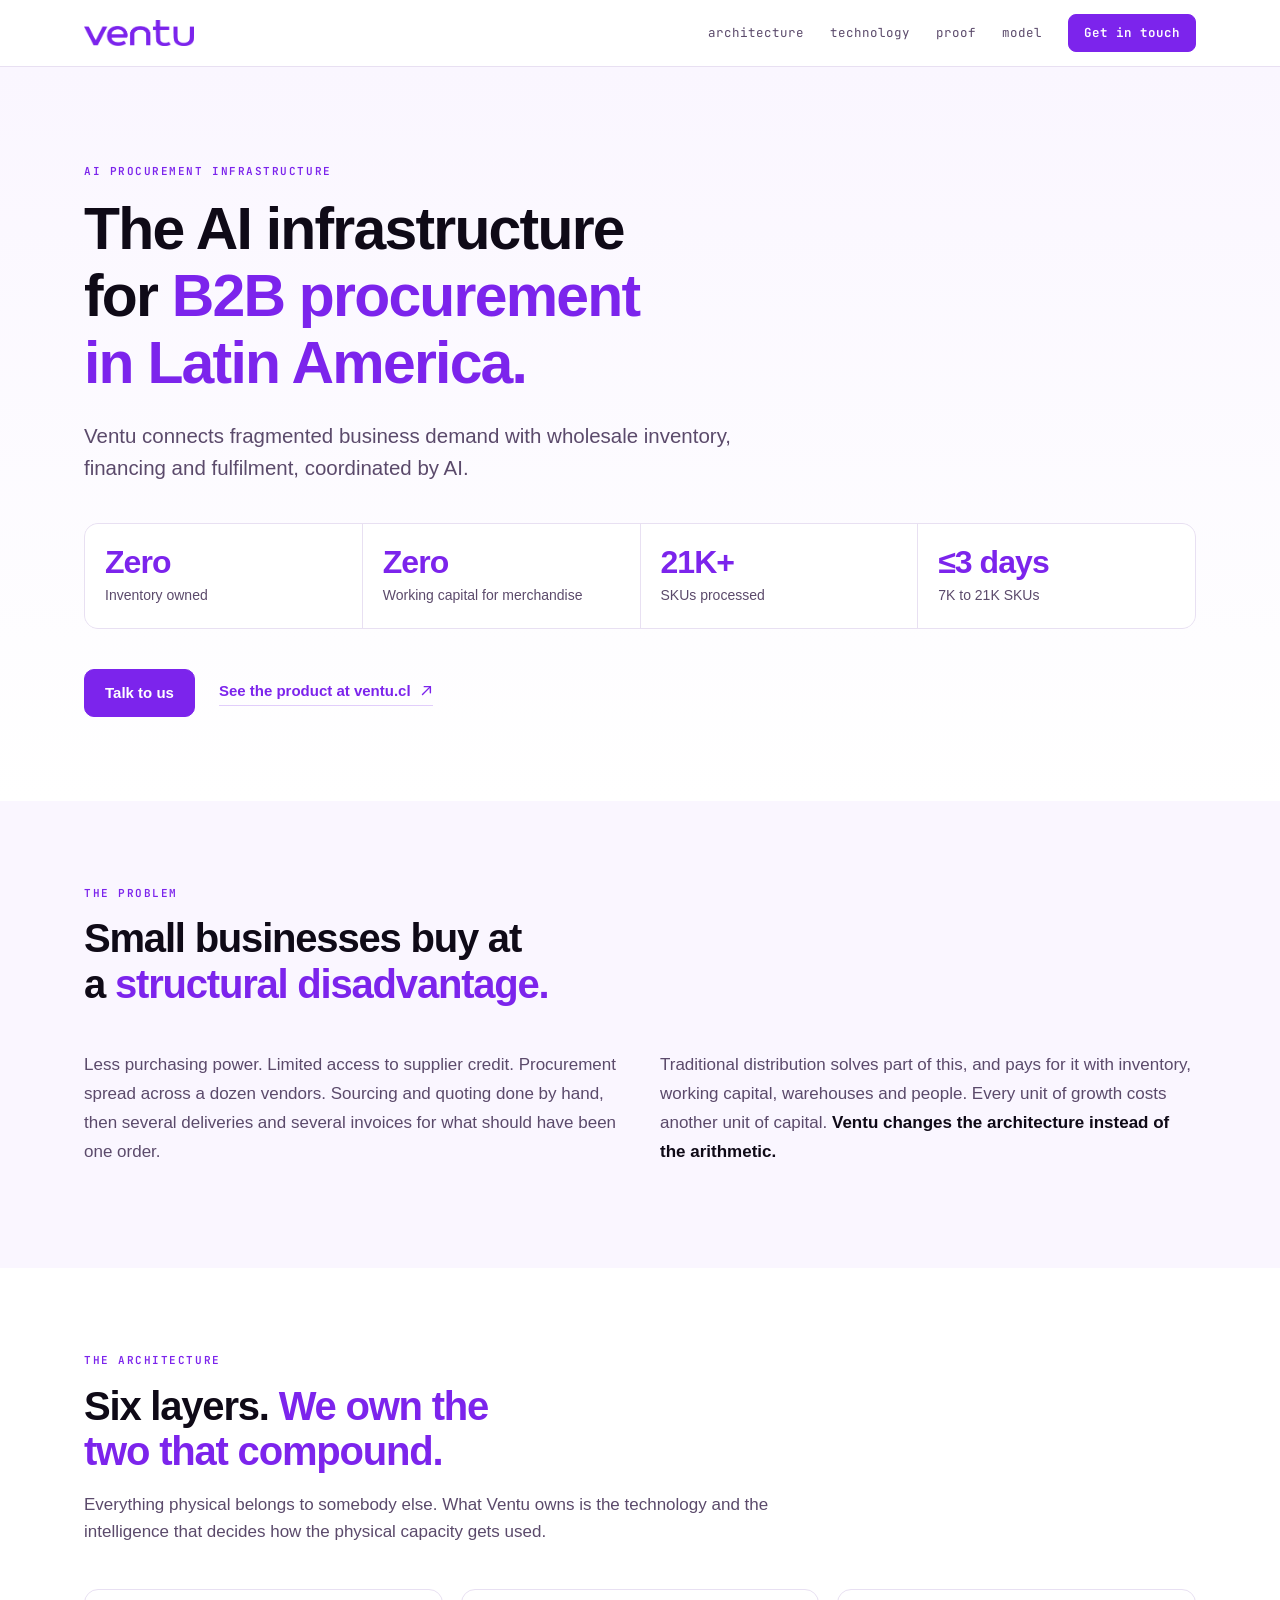
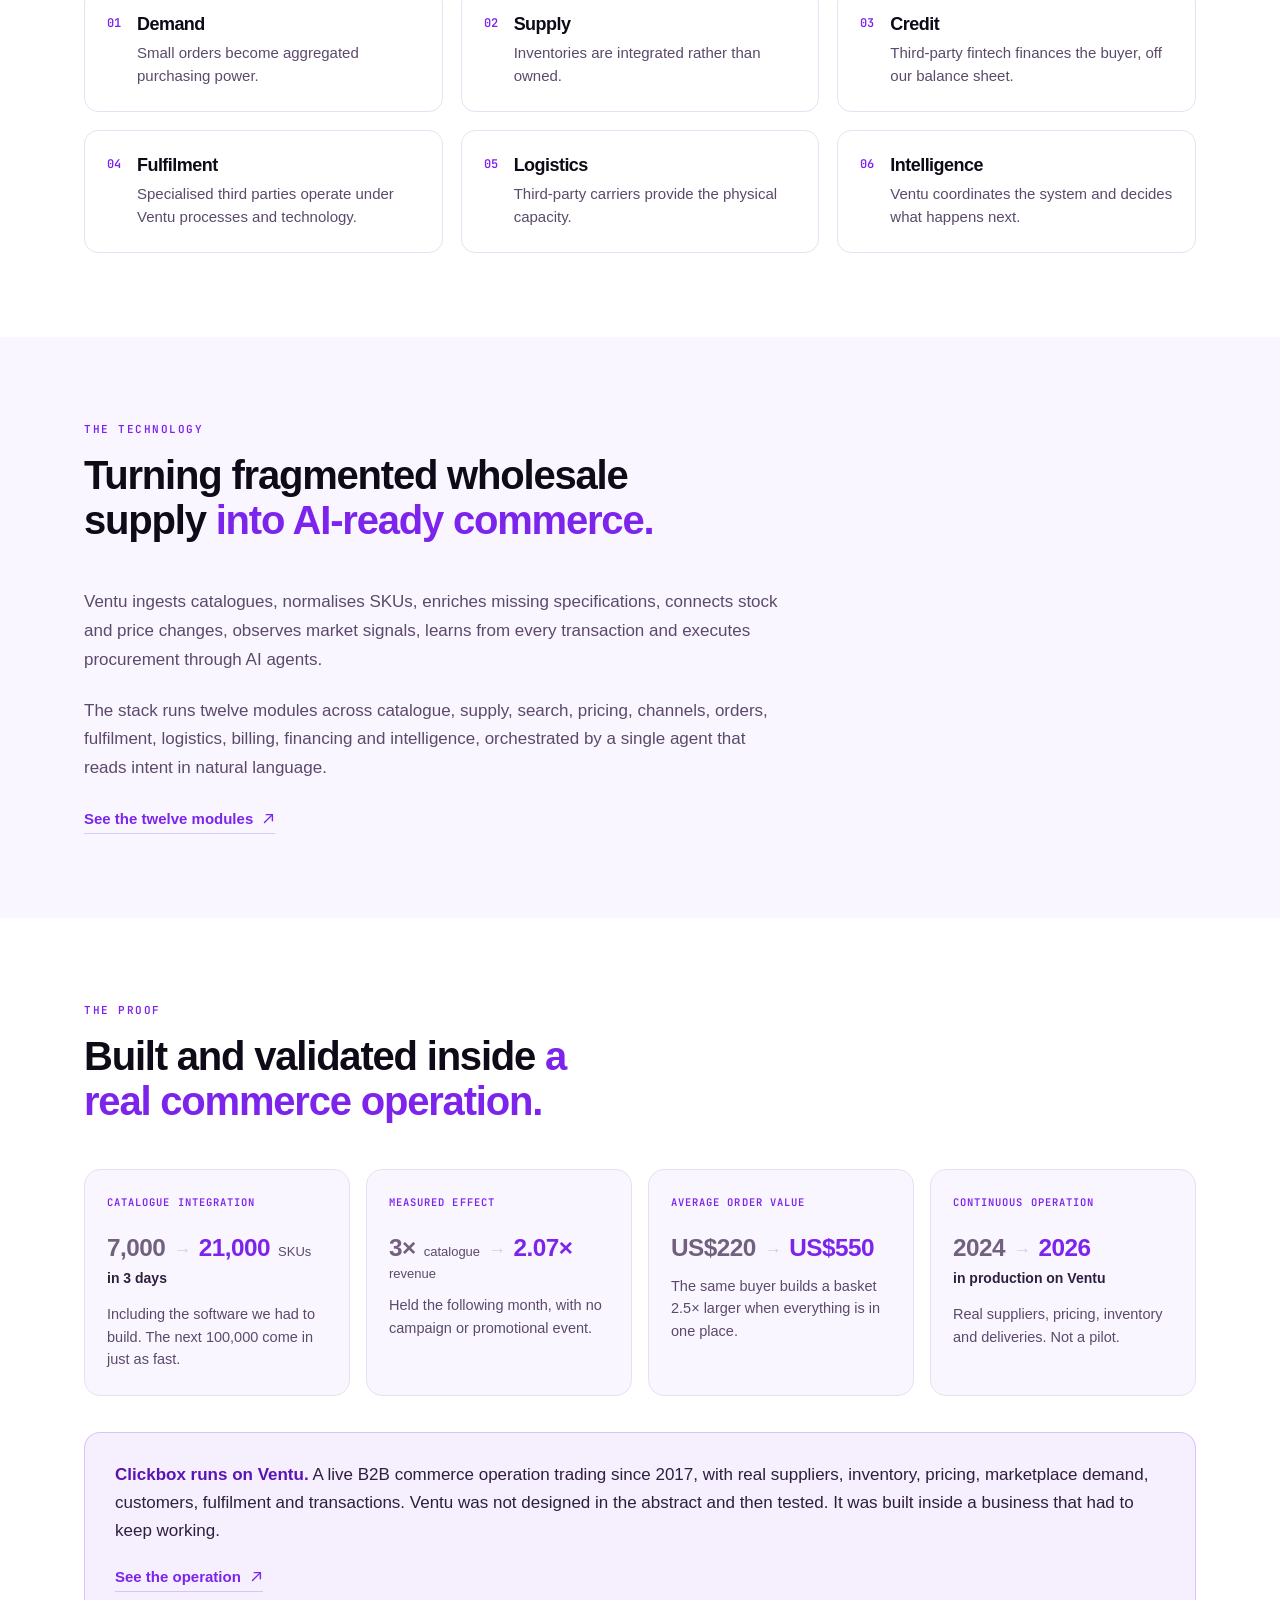
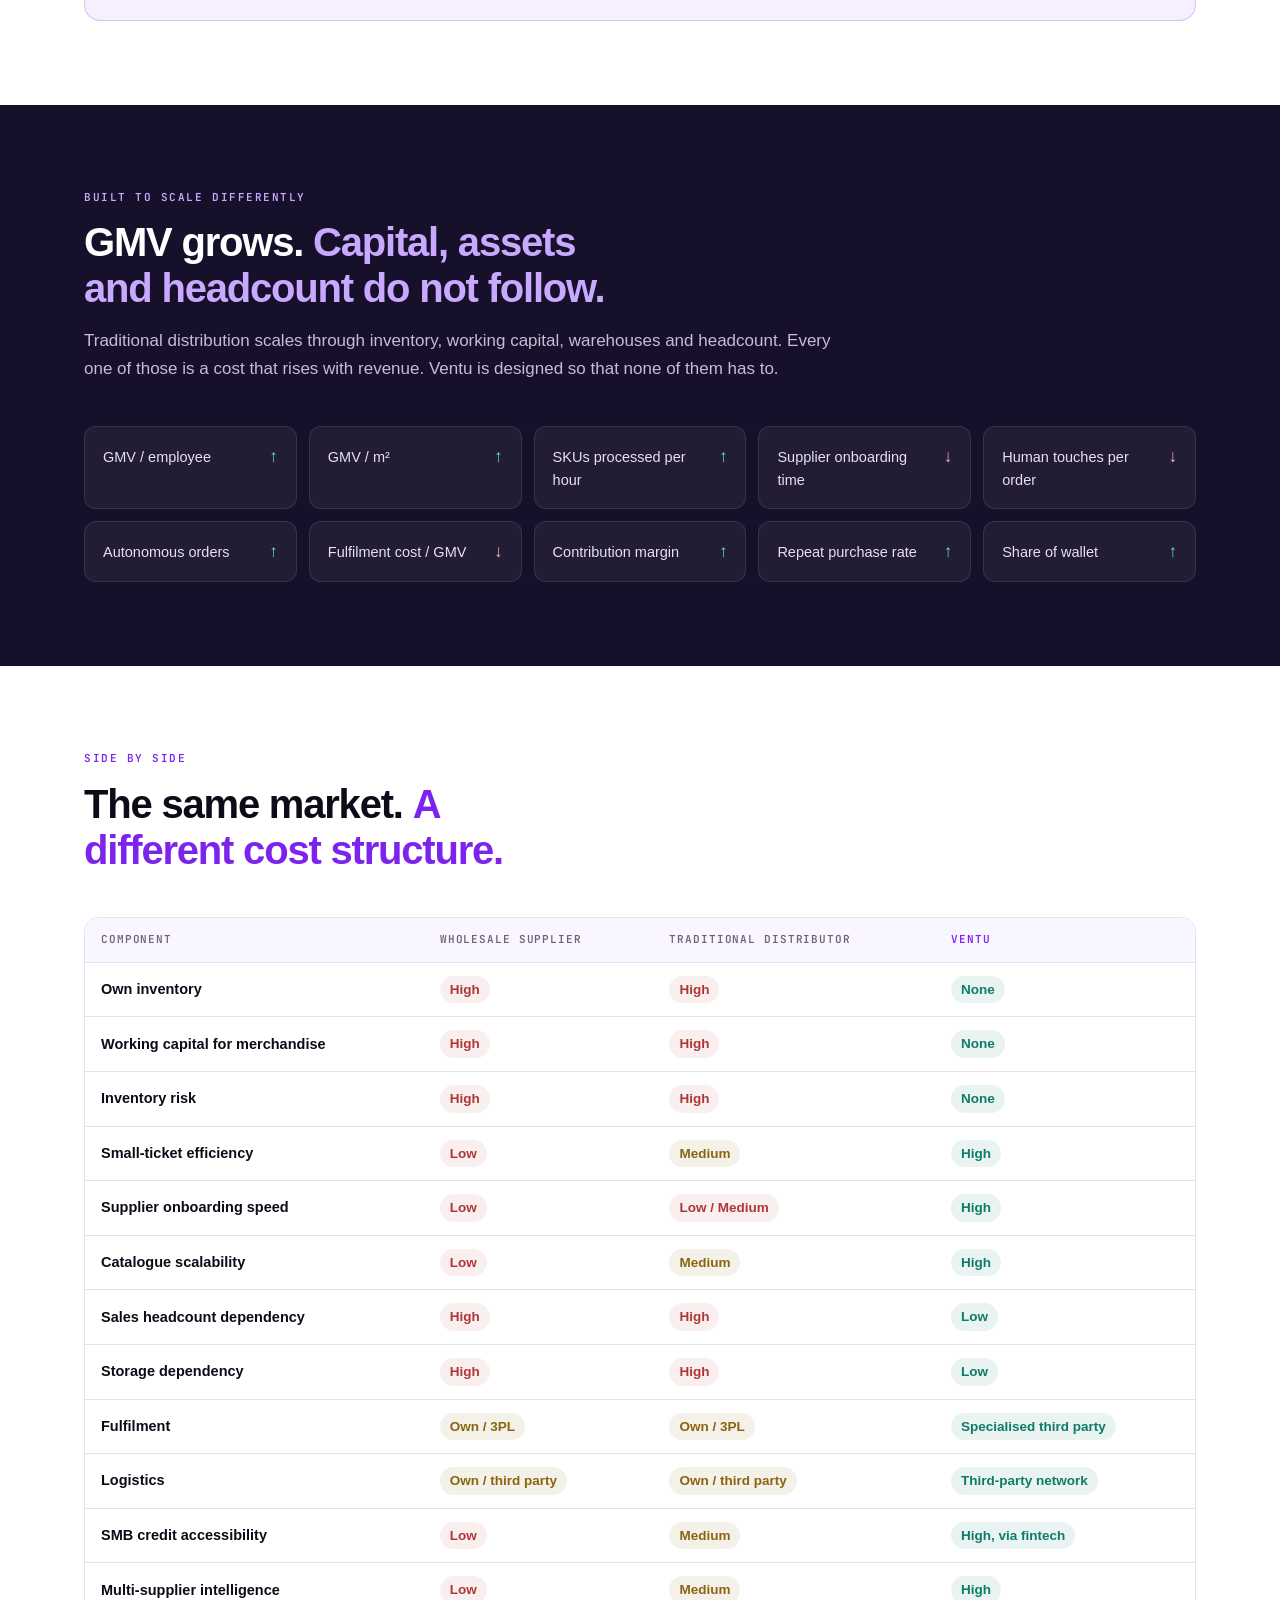
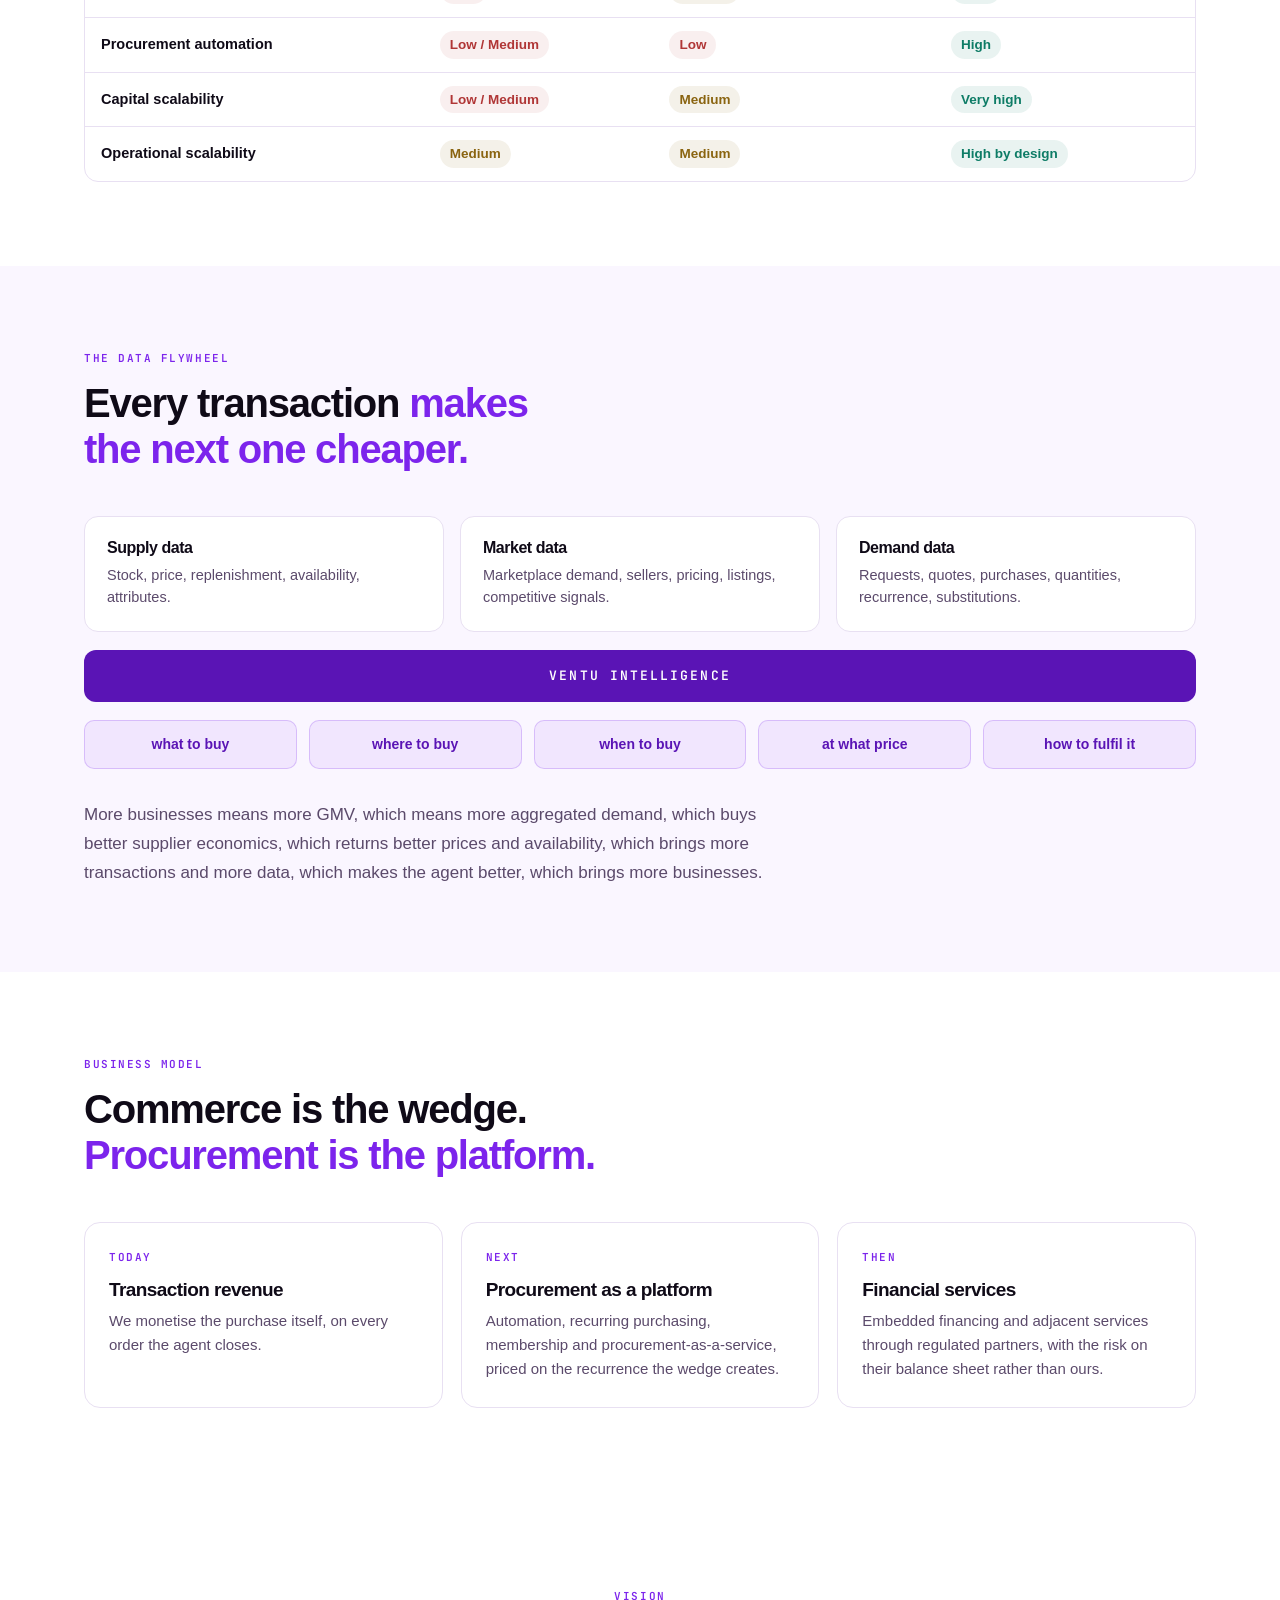
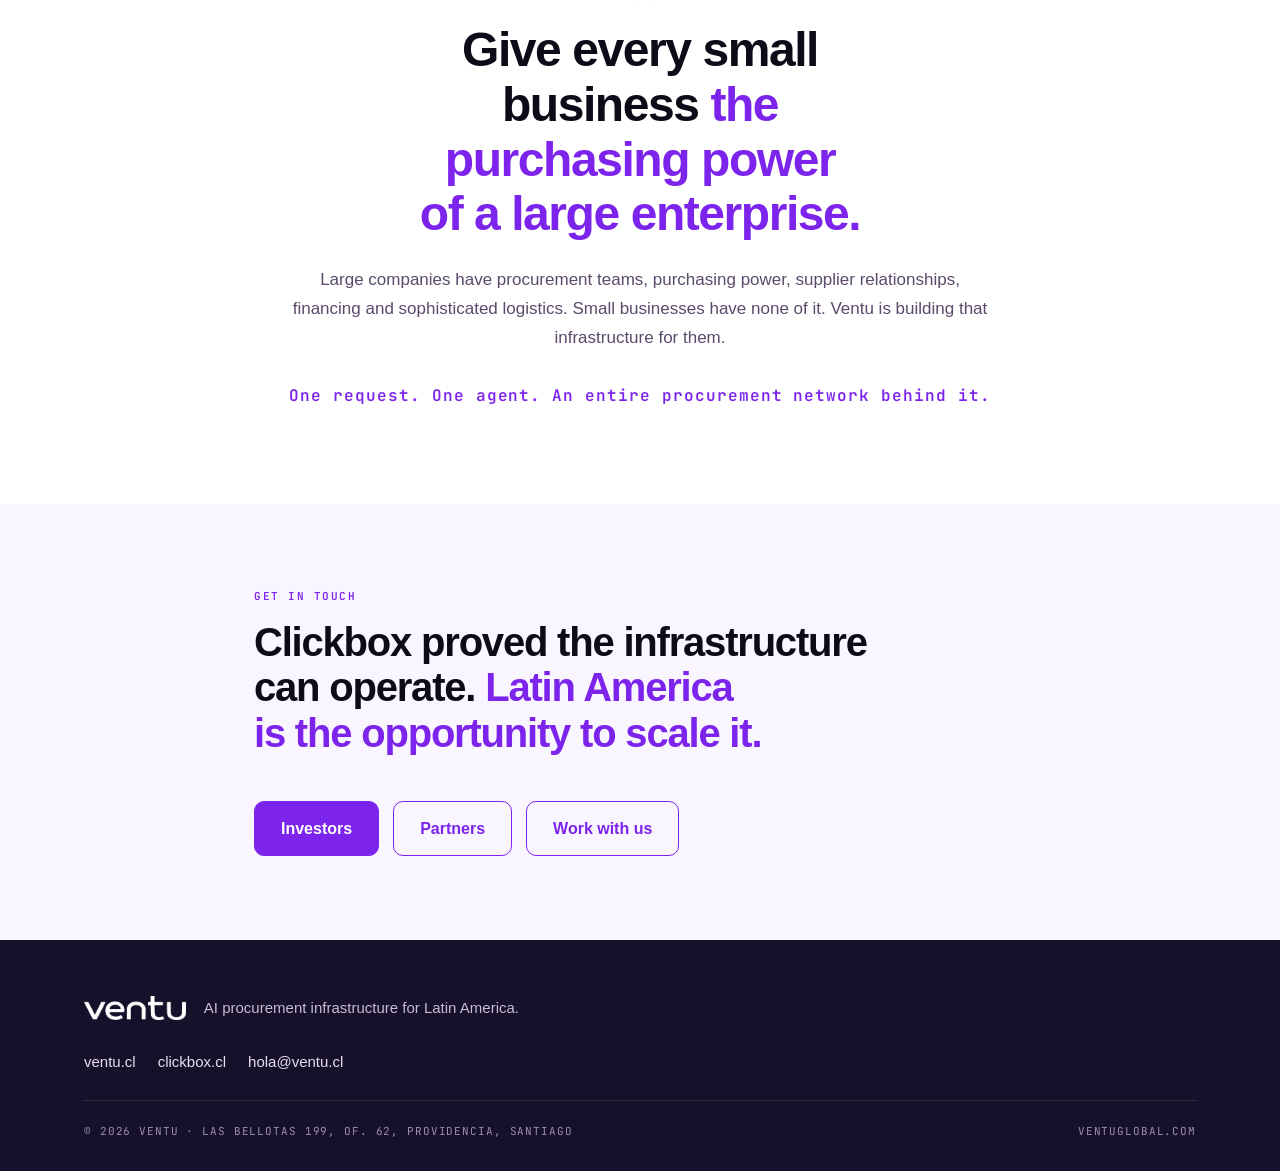
==== commit dd2ea7fc: "Operating span now reads 2024 to 2026 The block said 2017 to 2024 under a line reading "in productio" ====
--- a/global/index.html
+++ b/global/index.html
@@ -183,7 +183,7 @@
       </article>
       <article class="proof">
         <div class="proof-lab">CONTINUOUS OPERATION</div>
-        <div class="proof-fig"><span class="from">2017</span><span class="arr" aria-hidden="true">&#8594;</span><span class="to">2024</span></div>
+        <div class="proof-fig"><span class="from">2024</span><span class="arr" aria-hidden="true">&#8594;</span><span class="to">2026</span></div>
         <div class="proof-sub">in production on Ventu</div>
         <p>Real suppliers, pricing, inventory and deliveries. Not a pilot.</p>
       </article>
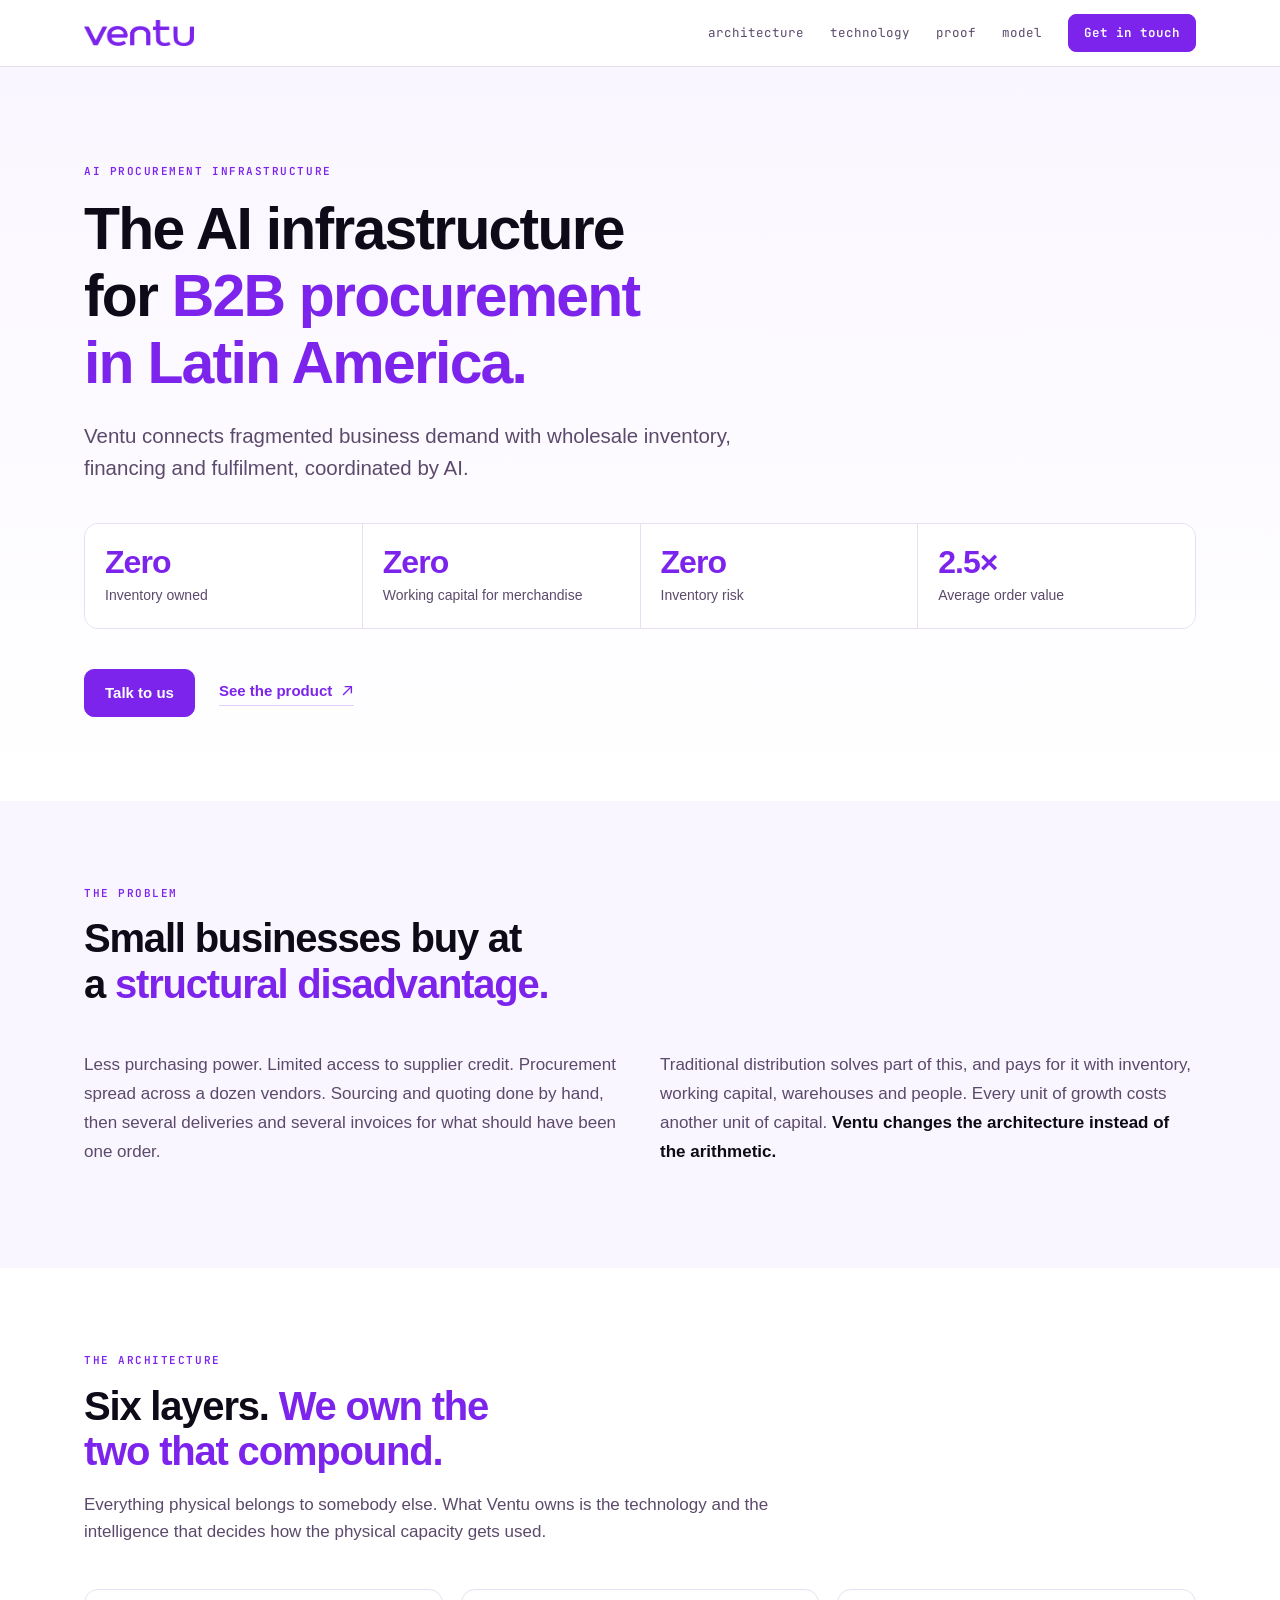
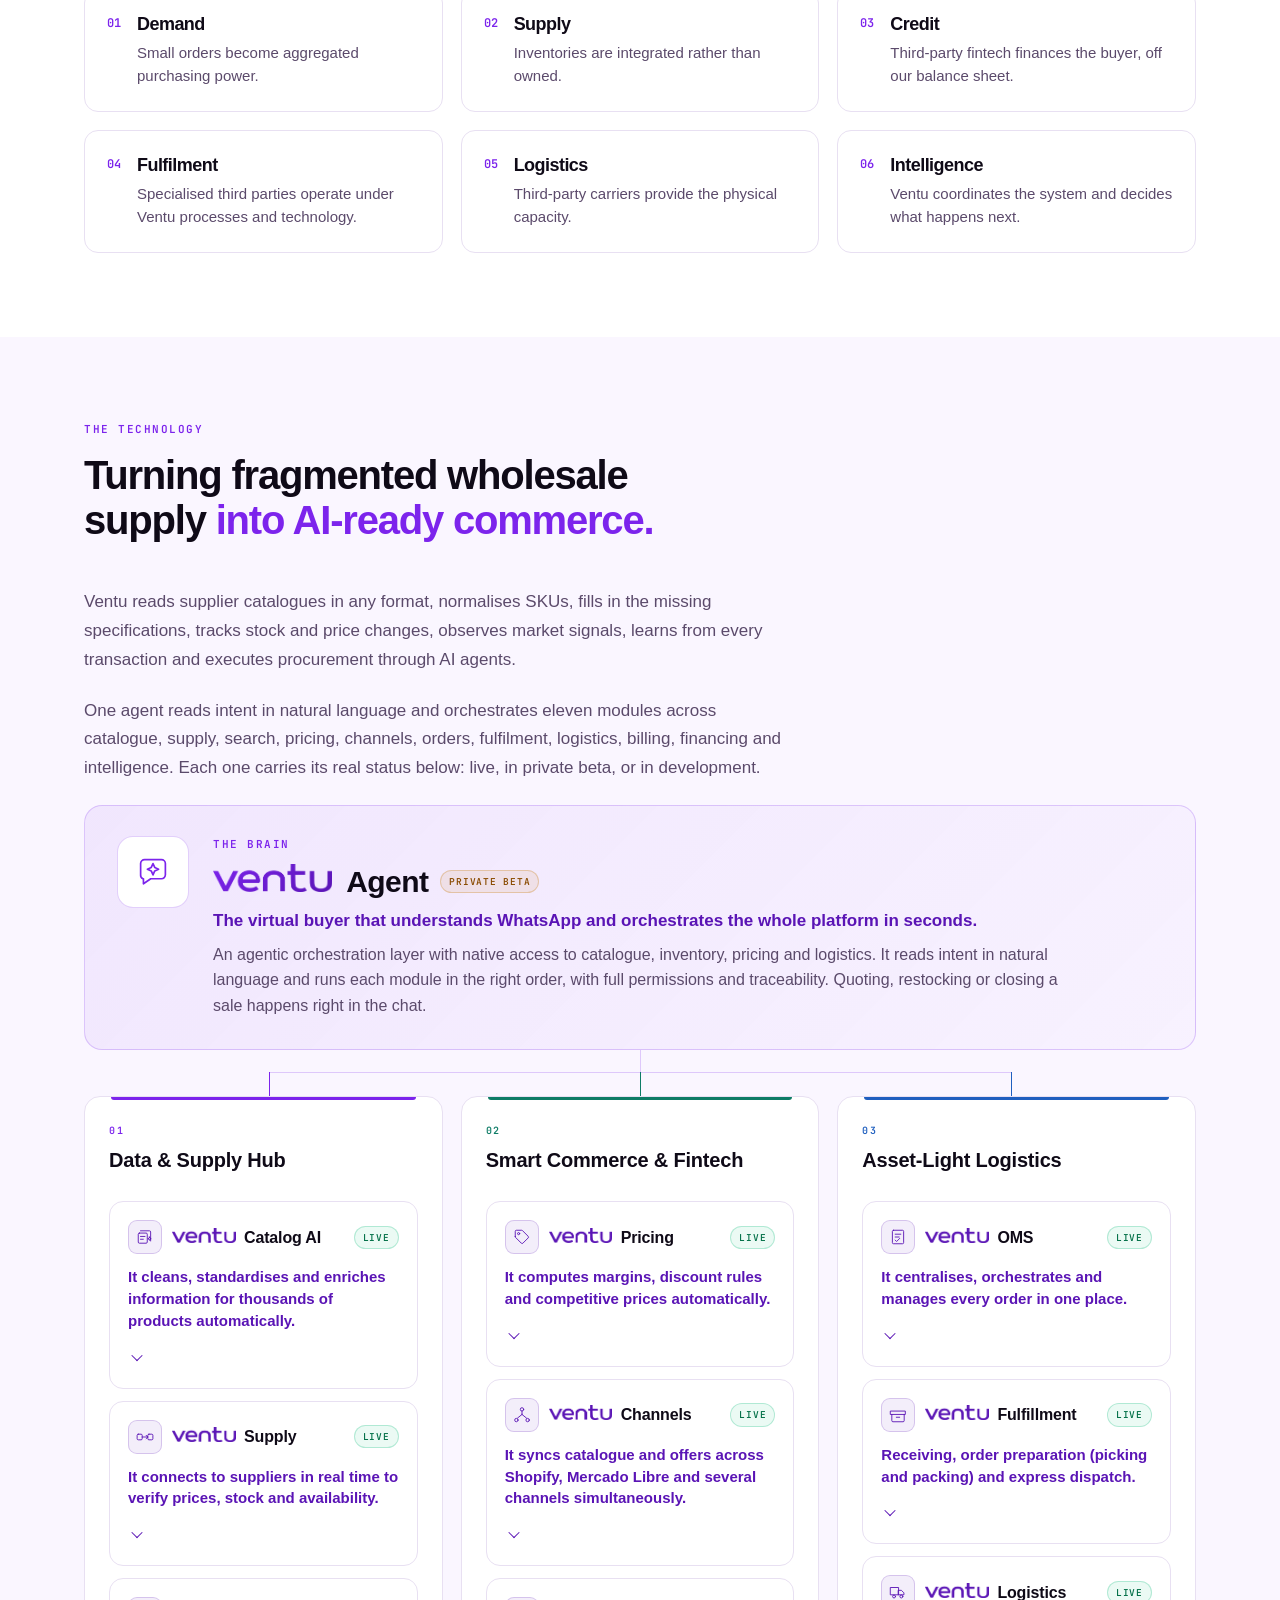
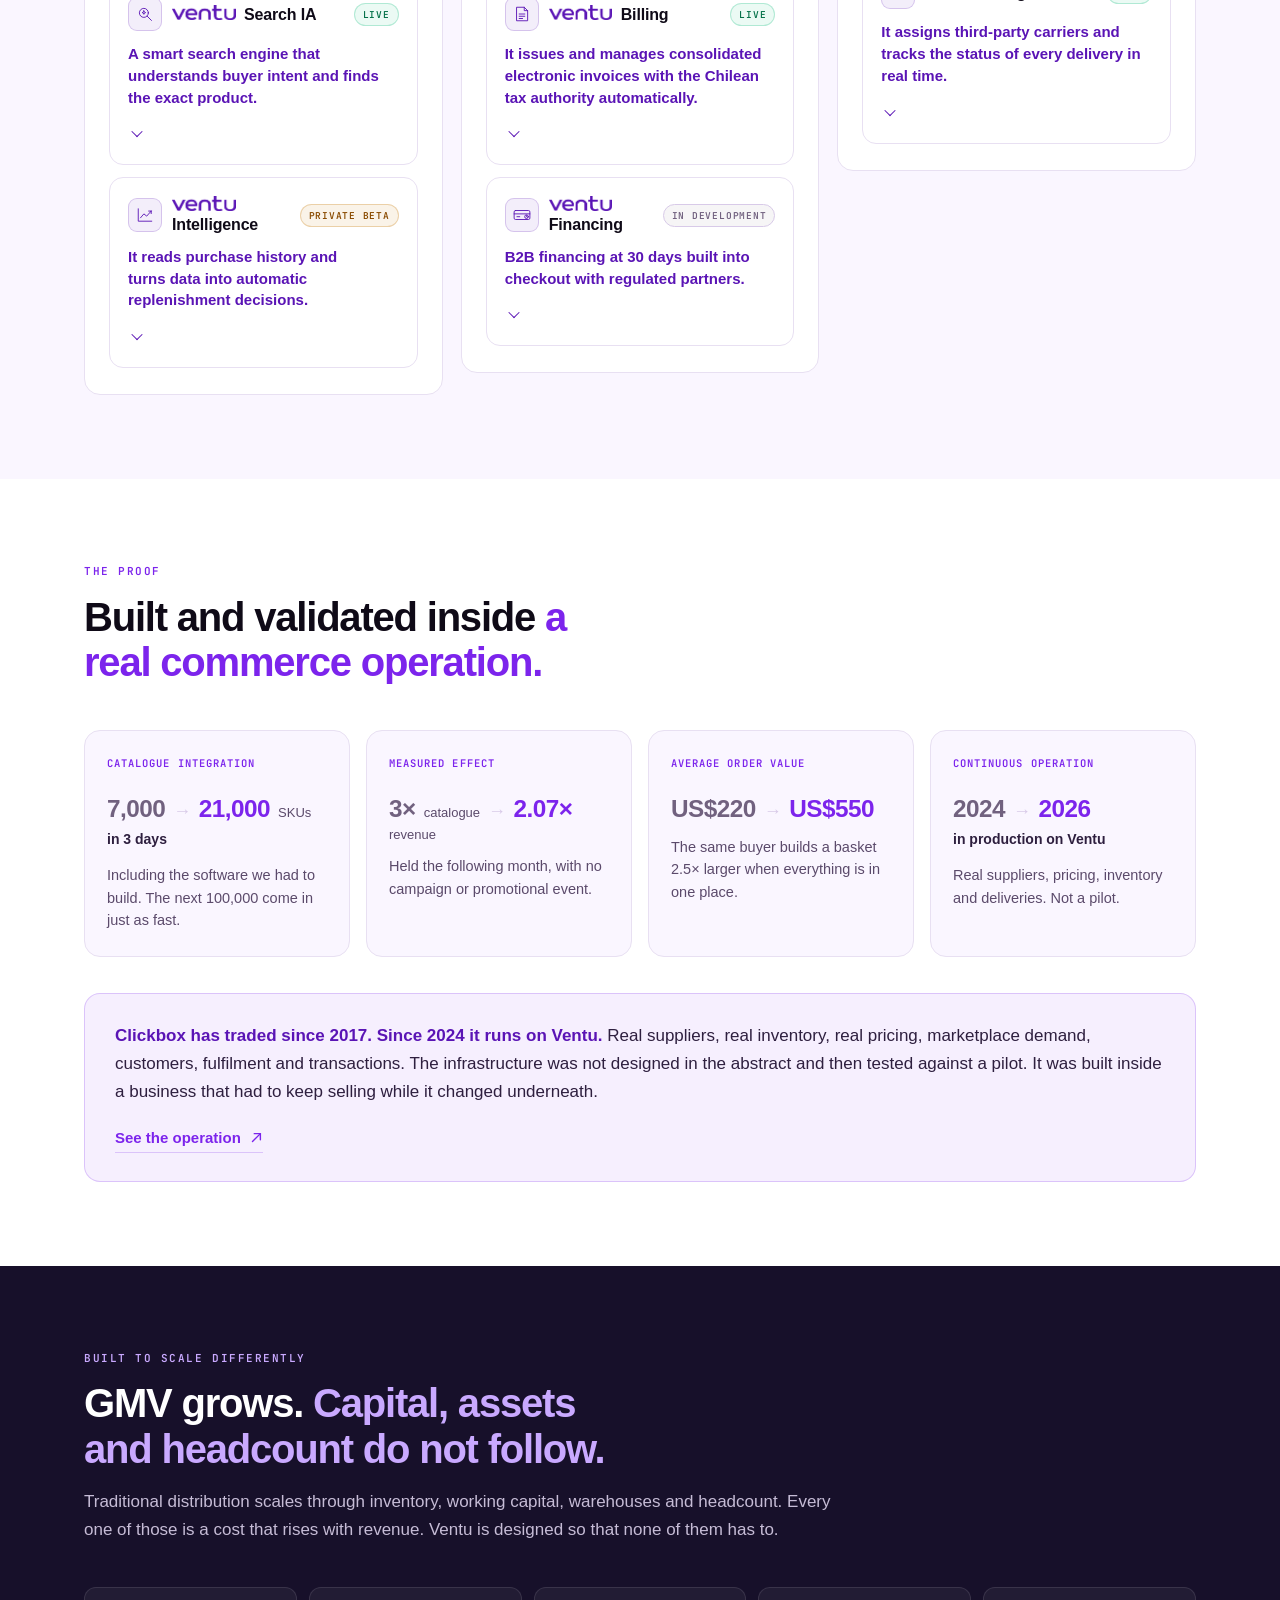
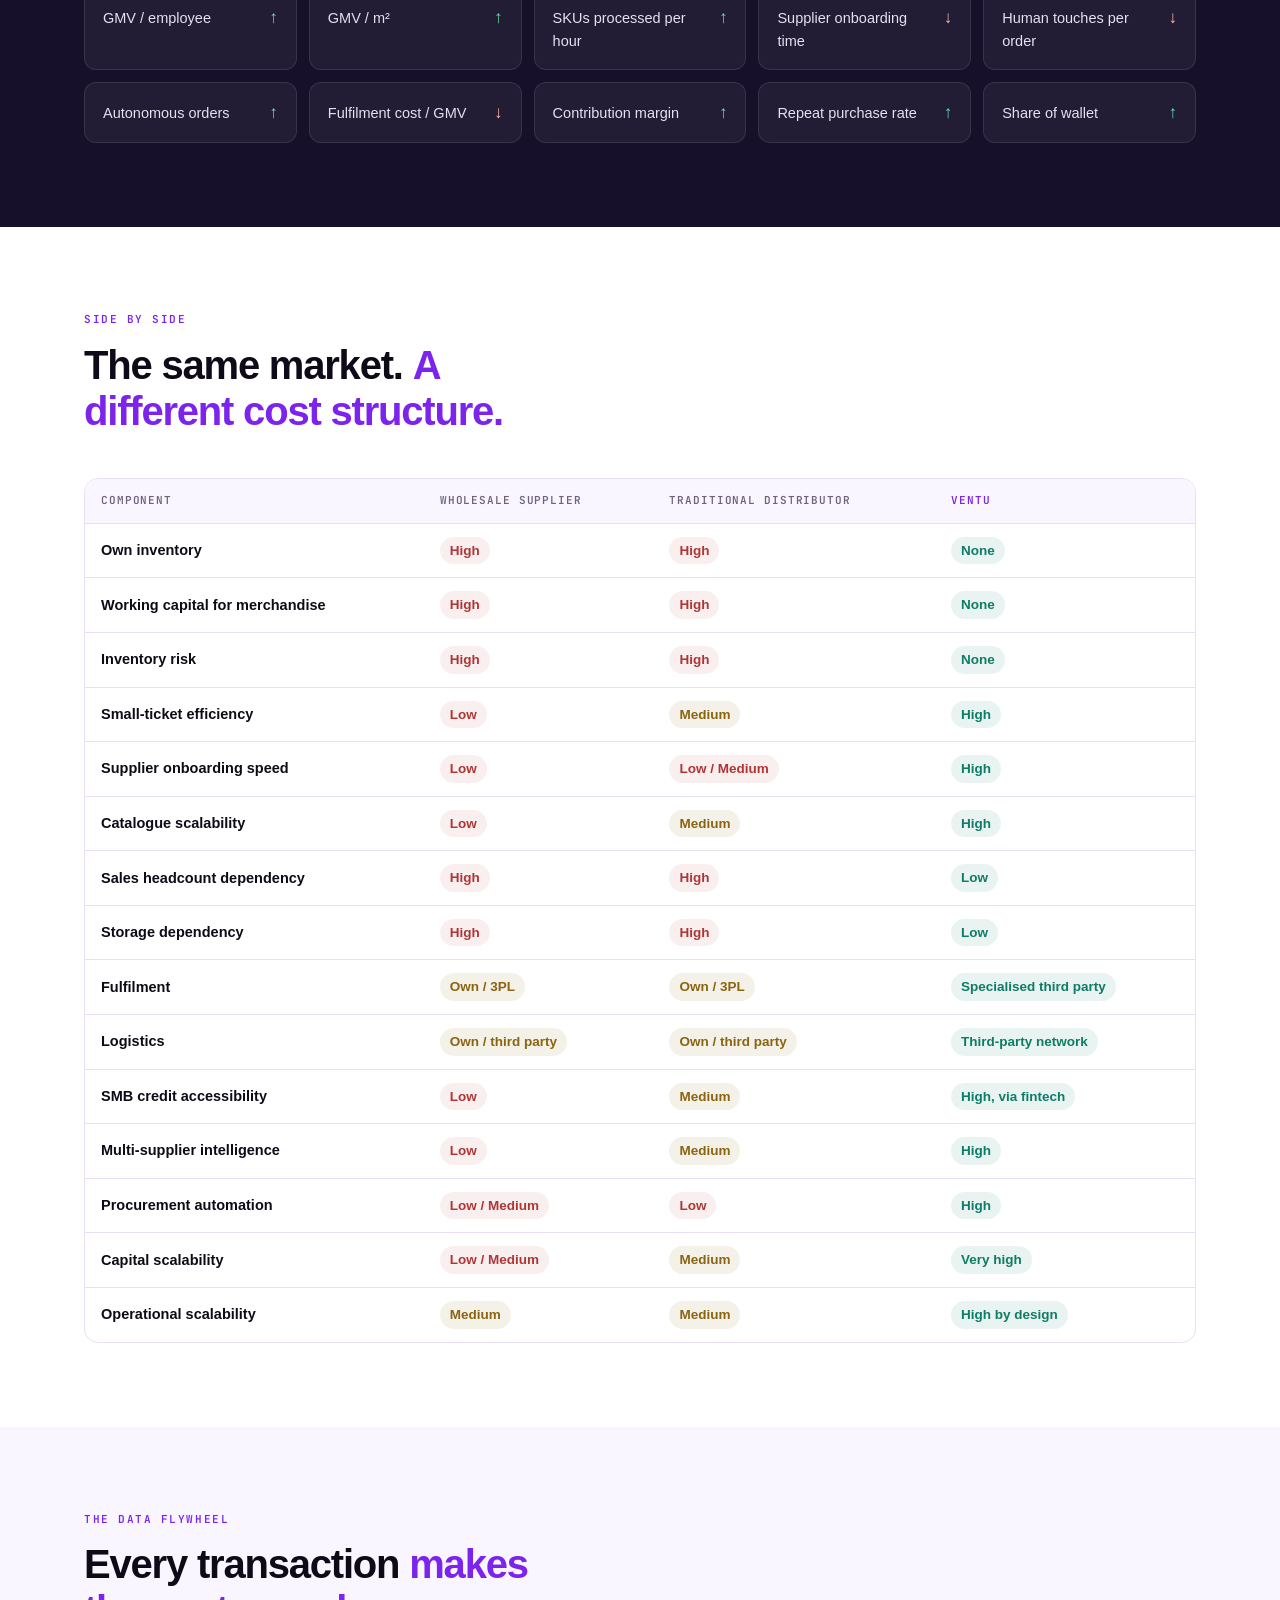
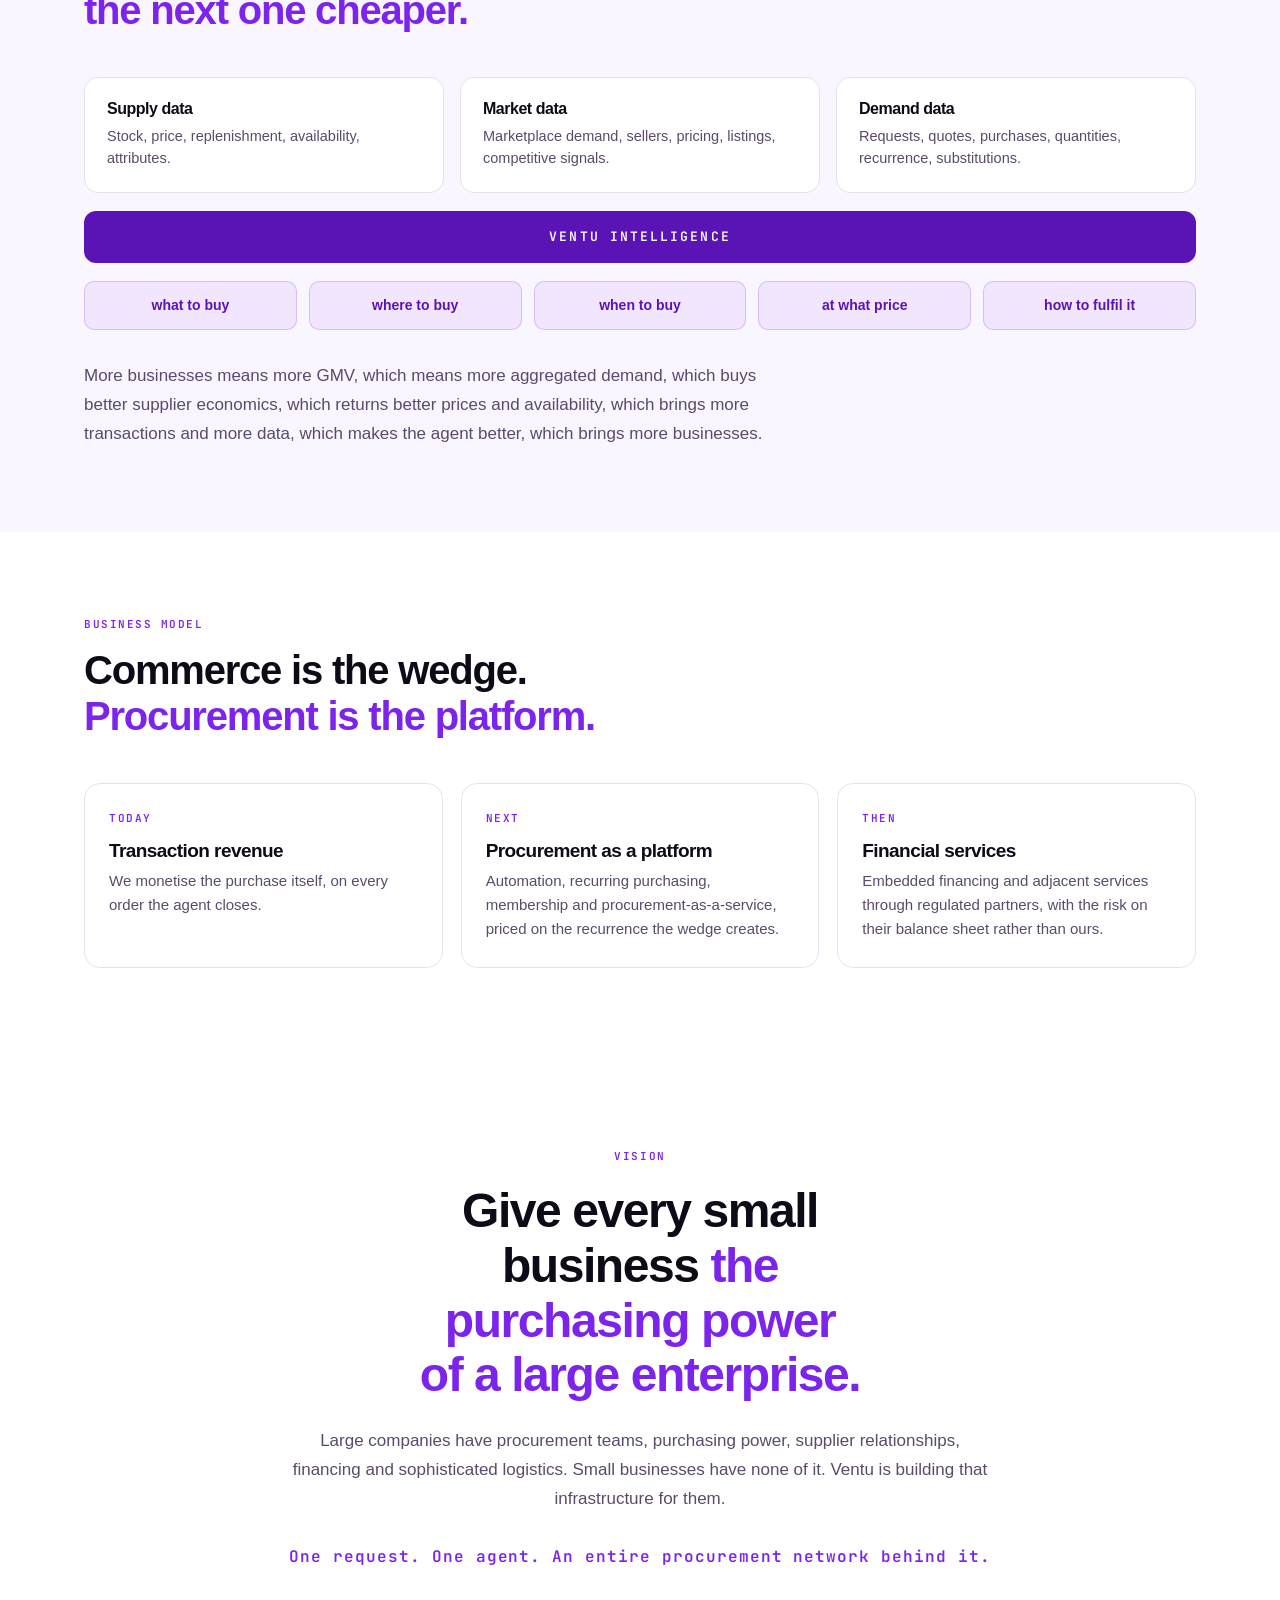
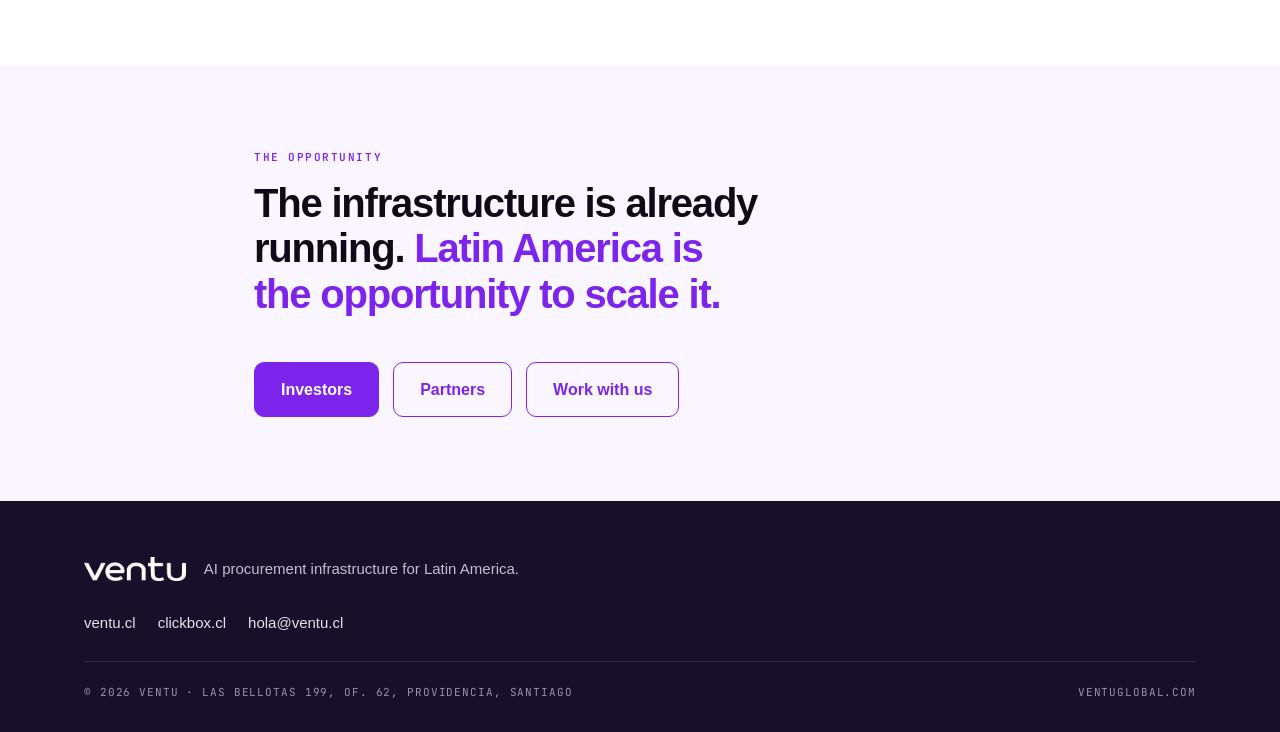
==== commit ebf8f6d5: "VentuGlobal: show the real stack, and fix what the copy claimed The technology section linked out to" ====
--- a/global/index.html
+++ b/global/index.html
@@ -44,13 +44,13 @@
     <ul class="thesis">
       <li><span class="thesis-v">Zero</span><span class="thesis-k">Inventory owned</span></li>
       <li><span class="thesis-v">Zero</span><span class="thesis-k">Working capital for merchandise</span></li>
-      <li><span class="thesis-v">21K+</span><span class="thesis-k">SKUs processed</span></li>
-      <li><span class="thesis-v">&#8804;3 days</span><span class="thesis-k">7K to 21K SKUs</span></li>
+      <li><span class="thesis-v">Zero</span><span class="thesis-k">Inventory risk</span></li>
+      <li><span class="thesis-v">2.5&#215;</span><span class="thesis-k">Average order value</span></li>
     </ul>
 
     <div class="hero-cta">
       <a href="#contact" class="btn" data-contact="investor">Talk to us</a>
-      <a href="https://ventu.cl" class="link-out" target="_blank" rel="noopener">See the product at ventu.cl
+      <a href="https://ventu.cl" class="link-out" target="_blank" rel="noopener">See the product
         <svg viewBox="0 0 16 16" fill="none" stroke="currentColor" stroke-width="1.6" stroke-linecap="round" stroke-linejoin="round" aria-hidden="true"><path d="M6 3h7v7"/><path d="M13 3L4 12"/></svg>
       </a>
     </div>
@@ -142,18 +142,280 @@
       <h2>Turning fragmented wholesale supply <em>into AI-ready commerce.</em></h2>
     </div>
     <p class="body-lg wide">
-      Ventu ingests catalogues, normalises SKUs, enriches missing specifications, connects
-      stock and price changes, observes market signals, learns from every transaction and
-      executes procurement through AI agents.
+      Ventu reads supplier catalogues in any format, normalises SKUs, fills in the missing
+      specifications, tracks stock and price changes, observes market signals, learns from
+      every transaction and executes procurement through AI agents.
     </p>
     <p class="body-lg wide">
-      The stack runs twelve modules across catalogue, supply, search, pricing, channels,
-      orders, fulfilment, logistics, billing, financing and intelligence, orchestrated by a
-      single agent that reads intent in natural language.
+      One agent reads intent in natural language and orchestrates eleven modules across
+      catalogue, supply, search, pricing, channels, orders, fulfilment, logistics, billing,
+      financing and intelligence. Each one carries its real status below: live, in private
+      beta, or in development.
     </p>
-    <a href="https://ventu.cl#stack" class="link-out" target="_blank" rel="noopener">See the twelve modules
-      <svg viewBox="0 0 16 16" fill="none" stroke="currentColor" stroke-width="1.6" stroke-linecap="round" stroke-linejoin="round" aria-hidden="true"><path d="M6 3h7v7"/><path d="M13 3L4 12"/></svg>
-    </a>
+
+    <div class="stk">
+
+        <article class="stk-core">
+          <div class="stk-core-top">
+            <div class="stk-core-mark">
+              <svg viewBox="0 0 32 32" fill="none" stroke="currentColor" stroke-width="1.5" stroke-linecap="round" stroke-linejoin="round" aria-hidden="true"><path d="M5 8.5A3.5 3.5 0 0 1 8.5 5h15A3.5 3.5 0 0 1 27 8.5v10a3.5 3.5 0 0 1-3.5 3.5H14l-6.5 4.5V22h-.5A3.5 3.5 0 0 1 5 18.5z"/><path d="M16 8.5l1.55 3.45L21 13.5l-3.45 1.55L16 18.5l-1.55-3.45L11 13.5l3.45-1.55z"/></svg>
+            </div>
+            <div class="stk-core-body">
+              <div class="stk-kicker">THE BRAIN</div>
+              <div class="stk-core-line">
+                <h3 class="stk-core-title"><span class="ventu-mark" role="img" aria-label="Ventu"></span> Agent</h3>
+                <span class="stk-tag stk-tag--beta">Private beta</span>
+              </div>
+              <p class="stk-benefit">The virtual buyer that understands WhatsApp and orchestrates the whole platform in seconds.</p>
+              <p class="stk-desc">An agentic orchestration layer with native access to catalogue, inventory, pricing and logistics. It reads intent in natural language and runs each module in the right order, with full permissions and traceability. Quoting, restocking or closing a sale happens right in the chat.</p>
+            </div>
+          </div>
+        </article>
+
+        <div class="stk-branch" aria-hidden="true">
+          <span class="stk-branch-stem"></span>
+          <span class="stk-branch-bar"></span>
+          <span class="stk-branch-drop"></span>
+          <span class="stk-branch-drop"></span>
+          <span class="stk-branch-drop"></span>
+        </div>
+
+        <div class="stk-engines">
+          <div class="stk-engine stk-engine--1">
+            <div class="stk-engine-head">
+              <div class="stk-num">01</div>
+              <h3 class="stk-title">Data &amp; Supply Hub</h3>
+            </div>
+            <div class="stk-modlist">
+              <article class="stk-modcard">
+                <div class="stk-modcard-head">
+                  <div class="stk-modcard-ic">
+                    <svg viewBox="0 0 32 32" fill="none" stroke="currentColor" stroke-width="1.6" stroke-linecap="round" stroke-linejoin="round" aria-hidden="true"><rect x="4" y="9" width="16" height="18" rx="2"/><path d="M8 5h16a2 2 0 0 1 2 2v16"/><path d="M8 15h8M8 20h5"/><path d="M24 16l.9 2.1 2.1.9-2.1.9-.9 2.1-.9-2.1-2.1-.9 2.1-.9z"/></svg>
+                  </div>
+                  <h4 class="stk-modcard-name"><span class="ventu-mark" role="img" aria-label="Ventu"></span> Catalog AI</h4>
+                  <span class="stk-tag stk-tag--live">Live</span>
+                </div>
+                <p class="stk-modcard-benefit">It cleans, standardises and enriches information for thousands of products automatically.</p>
+                <button class="stk-modcard-more" type="button" aria-expanded="false">
+                  <span class="sr-only">Show technical detail</span>
+                  <span class="stk-chev" aria-hidden="true"></span>
+                </button>
+                <div class="stk-modcard-panel">
+                  <div class="stk-modcard-panel-in">
+                    <p class="stk-modcard-tech">A PIM that ingests spreadsheets, PDFs, feeds and APIs, maps attributes onto a canonical per-category schema, deduplicates by part number and fills the gaps with language models. Weeks of manual clean-up become minutes.</p>
+                  </div>
+                </div>
+              </article>
+              <article class="stk-modcard">
+                <div class="stk-modcard-head">
+                  <div class="stk-modcard-ic">
+                    <svg viewBox="0 0 32 32" fill="none" stroke="currentColor" stroke-width="1.6" stroke-linecap="round" stroke-linejoin="round" aria-hidden="true"><rect x="2" y="11" width="9" height="10" rx="2"/><rect x="21" y="11" width="9" height="10" rx="2"/><path d="M11 16h10"/><path d="M18 13l3 3-3 3"/></svg>
+                  </div>
+                  <h4 class="stk-modcard-name"><span class="ventu-mark" role="img" aria-label="Ventu"></span> Supply</h4>
+                  <span class="stk-tag stk-tag--live">Live</span>
+                </div>
+                <p class="stk-modcard-benefit">It connects to suppliers in real time to verify prices, stock and availability.</p>
+                <button class="stk-modcard-more" type="button" aria-expanded="false">
+                  <span class="sr-only">Show technical detail</span>
+                  <span class="stk-chev" aria-hidden="true"></span>
+                </button>
+                <div class="stk-modcard-panel">
+                  <div class="stk-modcard-panel-in">
+                    <p class="stk-modcard-tech">Integration over API, file or EDI that normalises every supplier into a single availability model and resolves SKU mapping. Pricing and OMS then decide on real cost and lead time, not on a stale spreadsheet.</p>
+                  </div>
+                </div>
+              </article>
+              <article class="stk-modcard">
+                <div class="stk-modcard-head">
+                  <div class="stk-modcard-ic">
+                    <svg viewBox="0 0 32 32" fill="none" stroke="currentColor" stroke-width="1.6" stroke-linecap="round" stroke-linejoin="round" aria-hidden="true"><circle cx="14" cy="14" r="8"/><path d="M20 20l7.5 7.5"/><path d="M14 10.4l.9 2.2 2.2.9-2.2.9-.9 2.2-.9-2.2-2.2-.9 2.2-.9z"/></svg>
+                  </div>
+                  <h4 class="stk-modcard-name"><span class="ventu-mark" role="img" aria-label="Ventu"></span> Search IA</h4>
+                  <span class="stk-tag stk-tag--live">Live</span>
+                </div>
+                <p class="stk-modcard-benefit">A smart search engine that understands buyer intent and finds the exact product.</p>
+                <button class="stk-modcard-more" type="button" aria-expanded="false">
+                  <span class="sr-only">Show technical detail</span>
+                  <span class="stk-chev" aria-hidden="true"></span>
+                </button>
+                <div class="stk-modcard-panel">
+                  <div class="stk-modcard-panel-in">
+                    <p class="stk-modcard-tech">A hybrid engine of lexical search combined with semantic embeddings and reranking. It handles part numbers, equivalents, technical synonyms and typos. Indexable and SEO-ready, so it also captures organic demand.</p>
+                  </div>
+                </div>
+              </article>
+              <article class="stk-modcard">
+                <div class="stk-modcard-head">
+                  <div class="stk-modcard-ic">
+                    <svg viewBox="0 0 32 32" fill="none" stroke="currentColor" stroke-width="1.6" stroke-linecap="round" stroke-linejoin="round" aria-hidden="true"><path d="M4 5v22h24"/><path d="M8 21l6-7 5 4 8-9"/><path d="M27 9h-4.5M27 9v4.5"/></svg>
+                  </div>
+                  <h4 class="stk-modcard-name"><span class="ventu-mark" role="img" aria-label="Ventu"></span> Intelligence</h4>
+                  <span class="stk-tag stk-tag--beta">Private beta</span>
+                </div>
+                <p class="stk-modcard-benefit">It reads purchase history and turns data into automatic replenishment decisions.</p>
+                <button class="stk-modcard-more" type="button" aria-expanded="false">
+                  <span class="sr-only">Show technical detail</span>
+                  <span class="stk-chev" aria-hidden="true"></span>
+                </button>
+                <div class="stk-modcard-panel">
+                  <div class="stk-modcard-panel-in">
+                    <p class="stk-modcard-tech">An analytics layer over the stack's events that forecasts demand and computes reorder point and quantity per SKU, factoring in each supplier's lead time and actual performance. It delivers suggested purchase orders, not a dashboard.</p>
+                  </div>
+                </div>
+              </article>
+            </div>
+          </div>
+          <div class="stk-engine stk-engine--2">
+            <div class="stk-engine-head">
+              <div class="stk-num">02</div>
+              <h3 class="stk-title">Smart Commerce &amp; Fintech</h3>
+            </div>
+            <div class="stk-modlist">
+              <article class="stk-modcard">
+                <div class="stk-modcard-head">
+                  <div class="stk-modcard-ic">
+                    <svg viewBox="0 0 32 32" fill="none" stroke="currentColor" stroke-width="1.6" stroke-linecap="round" stroke-linejoin="round" aria-hidden="true"><path d="M4 15.4V6a2 2 0 0 1 2-2h9.4a2 2 0 0 1 1.4.6l10.2 10.2a2 2 0 0 1 0 2.8l-9.4 9.4a2 2 0 0 1-2.8 0L4.6 16.8A2 2 0 0 1 4 15.4z"/><circle cx="10" cy="10" r="1.9"/></svg>
+                  </div>
+                  <h4 class="stk-modcard-name"><span class="ventu-mark" role="img" aria-label="Ventu"></span> Pricing</h4>
+                  <span class="stk-tag stk-tag--live">Live</span>
+                </div>
+                <p class="stk-modcard-benefit">It computes margins, discount rules and competitive prices automatically.</p>
+                <button class="stk-modcard-more" type="button" aria-expanded="false">
+                  <span class="sr-only">Show technical detail</span>
+                  <span class="stk-chev" aria-hidden="true"></span>
+                </button>
+                <div class="stk-modcard-panel">
+                  <div class="stk-modcard-panel-in">
+                    <p class="stk-modcard-tech">A rules engine that resolves price at query time by customer, volume and channel, with margin floors, repricing inside defined bands and alerts below target margin. Every change stays auditable.</p>
+                  </div>
+                </div>
+              </article>
+              <article class="stk-modcard">
+                <div class="stk-modcard-head">
+                  <div class="stk-modcard-ic">
+                    <svg viewBox="0 0 32 32" fill="none" stroke="currentColor" stroke-width="1.6" stroke-linecap="round" stroke-linejoin="round" aria-hidden="true"><circle cx="16" cy="6" r="3"/><circle cx="6" cy="25" r="3"/><circle cx="26" cy="25" r="3"/><path d="M16 9v6M16 15L8 21.5M16 15l8 6.5"/></svg>
+                  </div>
+                  <h4 class="stk-modcard-name"><span class="ventu-mark" role="img" aria-label="Ventu"></span> Channels</h4>
+                  <span class="stk-tag stk-tag--live">Live</span>
+                </div>
+                <p class="stk-modcard-benefit">It syncs catalogue and offers across Shopify, Mercado Libre and several channels simultaneously.</p>
+                <button class="stk-modcard-more" type="button" aria-expanded="false">
+                  <span class="sr-only">Show technical detail</span>
+                  <span class="stk-chev" aria-hidden="true"></span>
+                </button>
+                <div class="stk-modcard-panel">
+                  <div class="stk-modcard-panel-in">
+                    <p class="stk-modcard-tech">Native connectors with two-way sync of catalogue, price, stock and orders, each channel carrying its own mapping and pricing policy from a single source of truth. Stock is reserved centrally, so nothing oversells.</p>
+                  </div>
+                </div>
+              </article>
+              <article class="stk-modcard">
+                <div class="stk-modcard-head">
+                  <div class="stk-modcard-ic">
+                    <svg viewBox="0 0 32 32" fill="none" stroke="currentColor" stroke-width="1.6" stroke-linecap="round" stroke-linejoin="round" aria-hidden="true"><path d="M7 4h13l6 6v18H7z"/><path d="M20 4v6h6"/><path d="M11 16h10M11 20h10M11 24h6"/></svg>
+                  </div>
+                  <h4 class="stk-modcard-name"><span class="ventu-mark" role="img" aria-label="Ventu"></span> Billing</h4>
+                  <span class="stk-tag stk-tag--live">Live</span>
+                </div>
+                <p class="stk-modcard-benefit">It issues and manages consolidated electronic invoices with the Chilean tax authority automatically.</p>
+                <button class="stk-modcard-more" type="button" aria-expanded="false">
+                  <span class="sr-only">Show technical detail</span>
+                  <span class="stk-chev" aria-hidden="true"></span>
+                </button>
+                <div class="stk-modcard-panel">
+                  <div class="stk-modcard-panel-in">
+                    <p class="stk-modcard-tech">Electronic tax document issuance integrated with Chile's SII (invoice, dispatch note, credit notes) triggered by the sale or dispatch event, with folio numbers, digital signature and acknowledgements. It consolidates several dispatches into one document and reconciles against the order in OMS.</p>
+                  </div>
+                </div>
+              </article>
+              <article class="stk-modcard">
+                <div class="stk-modcard-head">
+                  <div class="stk-modcard-ic">
+                    <svg viewBox="0 0 32 32" fill="none" stroke="currentColor" stroke-width="1.6" stroke-linecap="round" stroke-linejoin="round" aria-hidden="true"><rect x="2" y="8" width="28" height="16" rx="2.5"/><path d="M2 14h28"/><path d="M7 19h5"/><circle cx="24" cy="19" r="3.2"/><path d="M24 17.2V19l1.3 1"/></svg>
+                  </div>
+                  <h4 class="stk-modcard-name"><span class="ventu-mark" role="img" aria-label="Ventu"></span> Financing</h4>
+                  <span class="stk-tag stk-tag--soon">In development</span>
+                </div>
+                <p class="stk-modcard-benefit">B2B financing at 30 days built into checkout with regulated partners.</p>
+                <button class="stk-modcard-more" type="button" aria-expanded="false">
+                  <span class="sr-only">Show technical detail</span>
+                  <span class="stk-chev" aria-hidden="true"></span>
+                </button>
+                <div class="stk-modcard-panel">
+                  <div class="stk-modcard-panel-in">
+                    <p class="stk-modcard-tech">Credit assessment online during the purchase flow, without redirecting the buyer out of checkout. The order only proceeds once approved. The financing partner carries the credit risk while the operation settles in cash.</p>
+                  </div>
+                </div>
+              </article>
+            </div>
+          </div>
+          <div class="stk-engine stk-engine--3">
+            <div class="stk-engine-head">
+              <div class="stk-num">03</div>
+              <h3 class="stk-title">Asset-Light Logistics</h3>
+            </div>
+            <div class="stk-modlist">
+              <article class="stk-modcard">
+                <div class="stk-modcard-head">
+                  <div class="stk-modcard-ic">
+                    <svg viewBox="0 0 32 32" fill="none" stroke="currentColor" stroke-width="1.6" stroke-linecap="round" stroke-linejoin="round" aria-hidden="true"><rect x="6" y="4" width="20" height="24" rx="2"/><path d="M11 11h10M11 16h7"/><path d="M11 21.5l2.5 2.5L19 18.5"/></svg>
+                  </div>
+                  <h4 class="stk-modcard-name"><span class="ventu-mark" role="img" aria-label="Ventu"></span> OMS</h4>
+                  <span class="stk-tag stk-tag--live">Live</span>
+                </div>
+                <p class="stk-modcard-benefit">It centralises, orchestrates and manages every order in one place.</p>
+                <button class="stk-modcard-more" type="button" aria-expanded="false">
+                  <span class="sr-only">Show technical detail</span>
+                  <span class="stk-chev" aria-hidden="true"></span>
+                </button>
+                <div class="stk-modcard-panel">
+                  <div class="stk-modcard-panel-in">
+                    <p class="stk-modcard-tech">It normalises orders from any origin into a single model with a unified state machine. It routes by rules to the warehouse, store or dropship supplier that best resolves each item, handling splits, backorders and reassignment on stockout.</p>
+                  </div>
+                </div>
+              </article>
+              <article class="stk-modcard">
+                <div class="stk-modcard-head">
+                  <div class="stk-modcard-ic">
+                    <svg viewBox="0 0 32 32" fill="none" stroke="currentColor" stroke-width="1.6" stroke-linecap="round" stroke-linejoin="round" aria-hidden="true"><path d="M3 9h26v6H3z"/><path d="M5 15v11a2 2 0 0 0 2 2h18a2 2 0 0 0 2-2V15"/><path d="M13 20h6"/></svg>
+                  </div>
+                  <h4 class="stk-modcard-name"><span class="ventu-mark" role="img" aria-label="Ventu"></span> Fulfillment</h4>
+                  <span class="stk-tag stk-tag--live">Live</span>
+                </div>
+                <p class="stk-modcard-benefit">Receiving, order preparation (picking and packing) and express dispatch.</p>
+                <button class="stk-modcard-more" type="button" aria-expanded="false">
+                  <span class="sr-only">Show technical detail</span>
+                  <span class="stk-chev" aria-hidden="true"></span>
+                </button>
+                <div class="stk-modcard-panel">
+                  <div class="stk-modcard-panel-in">
+                    <p class="stk-modcard-tech">A WMS that validates receipts against the purchase order, wave-guided picking, scan-verified packing and manifest-based dispatch from mobile devices. It records traceability by operator, and courier cut-off times drive the wave so same-day dispatch is met.</p>
+                  </div>
+                </div>
+              </article>
+              <article class="stk-modcard">
+                <div class="stk-modcard-head">
+                  <div class="stk-modcard-ic">
+                    <svg viewBox="0 0 32 32" fill="none" stroke="currentColor" stroke-width="1.6" stroke-linecap="round" stroke-linejoin="round" aria-hidden="true"><path d="M3 8h14v13H3z"/><path d="M17 13h5l4.5 4.5V21H17z"/><circle cx="9" cy="24" r="2.6"/><circle cx="22" cy="24" r="2.6"/></svg>
+                  </div>
+                  <h4 class="stk-modcard-name"><span class="ventu-mark" role="img" aria-label="Ventu"></span> Logistics</h4>
+                  <span class="stk-tag stk-tag--live">Live</span>
+                </div>
+                <p class="stk-modcard-benefit">It assigns third-party carriers and tracks the status of every delivery in real time.</p>
+                <button class="stk-modcard-more" type="button" aria-expanded="false">
+                  <span class="sr-only">Show technical detail</span>
+                  <span class="stk-chev" aria-hidden="true"></span>
+                </button>
+                <div class="stk-modcard-panel">
+                  <div class="stk-modcard-panel-in">
+                    <p class="stk-modcard-tech">A multi-carrier layer that assigns by destination, weight, cost and delivery promise, generates labels and consolidates tracking into a single view through to proof of delivery. It records performance by carrier so rates get renegotiated with data.</p>
+                  </div>
+                </div>
+              </article>
+            </div>
+          </div>
+        </div>
+        </div>
   </div>
 </section>
 
@@ -191,10 +453,11 @@
 
     <div class="callout">
       <p>
-        <strong>Clickbox runs on Ventu.</strong> A live B2B commerce operation trading since
-        2017, with real suppliers, inventory, pricing, marketplace demand, customers,
-        fulfilment and transactions. Ventu was not designed in the abstract and then
-        tested. It was built inside a business that had to keep working.
+        <strong>Clickbox has traded since 2017. Since 2024 it runs on Ventu.</strong> Real
+        suppliers, real inventory, real pricing, marketplace demand, customers, fulfilment
+        and transactions. The infrastructure was not designed in the abstract and then
+        tested against a pilot. It was built inside a business that had to keep selling
+        while it changed underneath.
       </p>
       <a href="https://clickbox.cl" class="link-out" target="_blank" rel="noopener">See the operation
         <svg viewBox="0 0 16 16" fill="none" stroke="currentColor" stroke-width="1.6" stroke-linecap="round" stroke-linejoin="round" aria-hidden="true"><path d="M6 3h7v7"/><path d="M13 3L4 12"/></svg>
@@ -336,8 +599,8 @@
 <section class="sec sec-alt" id="contact">
   <div class="wrap narrow">
     <div class="sec-head">
-      <div class="eyebrow">GET IN TOUCH</div>
-      <h2>Clickbox proved the infrastructure can operate. <em>Latin America is the opportunity to scale it.</em></h2>
+      <div class="eyebrow">THE OPPORTUNITY</div>
+      <h2>The infrastructure is already running. <em>Latin America is the opportunity to scale it.</em></h2>
     </div>
     <div class="contact-cta">
       <a href="#contact" class="btn btn-lg" data-contact="investor">Investors</a>
--- a/global/styles.css
+++ b/global/styles.css
@@ -377,3 +377,408 @@
   .fly-out { grid-template-columns: repeat(2, 1fr); }
   .foot-bottom { flex-direction: column; gap: 8px; }
 }
+
+
+/* ════════════════════════════════════════════════════════════
+   STACK · ported verbatim from ventu.cl
+   The investor should see the same diagram the product page shows, so the
+   rules below are the ventu.cl originals. Only the token names differ
+   between the two stylesheets, so they are aliased here rather than
+   rewritten inside every declaration.
+   ════════════════════════════════════════════════════════════ */
+:root {
+  --font-mono:   var(--mono);
+  --fg:          var(--ink);
+  --fg-muted:    var(--ink-3);
+  --fg-subtle:   var(--ink-4);
+  --line-bright: var(--line-2);
+  /* Cards sit on the tinted section background, so they lift with white. */
+  --bg-elevated: #ffffff;
+  --accent:      #00b873;
+  --accent-bg:   rgba(0, 184, 115, 0.08);
+  --accent-line: rgba(0, 184, 115, 0.25);
+}
+
+/* ────────── Inline Ventu wordmark ──────────
+   Used where display copy names the brand, so "Ventu" renders as the logo
+   instead of as text. The PNG spans ascender to baseline, and its x-height
+   is 75.8% of the file height (373px of 492px), so 1ex / 0.758 = 1.32ex
+   makes the mark's x-height match the surrounding text at any font size,
+   and whether Satoshi loads or a fallback stands in. */
+/* The mark is painted as a masked gradient rather than as the PNG itself, so
+   it picks up each page's brand hue instead of dropping a purple wordmark
+   into the middle of a blue or amber heading. Falls back to the word. */
+.ventu-mark::before {
+  content: "Ventu";
+  color: var(--brand);
+  font-weight: 700;
+}
+@supports (mask-image: url("ventu-logo.png")) or (-webkit-mask-image: url("ventu-logo.png")) {
+  .ventu-mark {
+    display: inline-block;
+    height: 1.32ex;
+    aspect-ratio: 2088 / 492;
+    vertical-align: baseline;
+    background: linear-gradient(135deg, var(--brand) 0%, var(--brand-deep) 100%);
+    -webkit-mask: url("ventu-logo.png") no-repeat center / contain;
+            mask: url("ventu-logo.png") no-repeat center / contain;
+  }
+  .ventu-mark::before { content: none; }
+
+  /* Uppercase mono labels have no x-height to match; align to the cap band
+     instead, which for this family runs about 1.4x the x-height. */
+  .ventu-mark--caps {
+    height: 1.85ex;
+  }
+}
+
+/* ════════════════════════════════════════════════════════════
+   STACK · one core, three engines
+   ════════════════════════════════════════════════════════════ */
+.stk-kicker {
+  font-family: var(--font-mono);
+  font-size: 11px;
+  letter-spacing: 0.14em;
+  text-transform: uppercase;
+  font-weight: 600;
+  color: var(--brand);
+  margin-bottom: 10px;
+}
+.stk-core {
+  /* The icon-and-copy row is its own grid now, so the card itself just stacks. */
+  display: block;
+  background: linear-gradient(135deg, rgba(var(--brand-rgb), 0.07) 0%, rgba(var(--brand-rgb), 0.02) 100%);
+  border: 1px solid var(--brand-line);
+  border-radius: 18px;
+  padding: 30px 32px;
+}
+.stk-core-mark {
+  width: 72px;
+  height: 72px;
+  border-radius: 16px;
+  background: var(--bg-elevated);
+  border: 1px solid var(--brand-line);
+  display: flex;
+  align-items: center;
+  justify-content: center;
+  color: var(--brand);
+}
+.stk-core-mark svg { width: 36px; height: 36px; }
+.stk-core-title {
+  font-size: clamp(24px, 2.6vw, 30px);
+  font-weight: 700;
+  letter-spacing: -0.02em;
+  color: var(--fg);
+  margin: 0 0 8px;
+}
+/* The alignment floor only exists to line up the three engine columns. */
+.stk-core .stk-desc { min-height: 0; margin-bottom: 0; }
+
+/* Connector drawn in CSS: a stem down from the core, a bar across, three drops. */
+/* Full grid width, so the three drops land on the column centres below. */
+.stk-branch {
+  position: relative;
+  height: 46px;
+  width: 100%;
+}
+.stk-branch-stem,
+.stk-branch-bar,
+.stk-branch-drop {
+  position: absolute;
+  background: var(--brand-line);
+}
+.stk-branch-stem { left: 50%; top: 0; width: 1px; height: 22px; }
+.stk-branch-bar  { left: 16.66%; right: 16.66%; top: 22px; height: 1px; }
+.stk-branch-drop { top: 22px; width: 1px; height: 24px; }
+.stk-branch-drop:nth-of-type(3) { left: 16.66%; }
+.stk-branch-drop:nth-of-type(4) { left: 50%; }
+.stk-branch-drop:nth-of-type(5) { left: 83.33%; }
+
+.stk-engines {
+  display: grid;
+  grid-template-columns: repeat(3, 1fr);
+  gap: 18px;
+  /* Not stretch: an open accordion should grow its own card, not its neighbours. */
+  align-items: start;
+}
+.stk-engine {
+  background: var(--bg-elevated);
+  border: 1px solid var(--line);
+  border-radius: 16px;
+  padding: 26px 24px;
+  display: flex;
+  flex-direction: column;
+  transition: border-color 0.2s var(--ease), transform 0.2s var(--ease);
+}
+.stk-engine:hover {
+  border-color: var(--brand-line);
+  transform: translateY(-2px);
+}
+.stk-num {
+  font-family: var(--font-mono);
+  font-size: 10px;
+  letter-spacing: 0.16em;
+  font-weight: 600;
+  color: var(--brand);
+  margin-bottom: 10px;
+}
+.stk-title {
+  font-size: 20px;
+  font-weight: 700;
+  letter-spacing: -0.01em;
+  color: var(--fg);
+  margin: 0 0 8px;
+}
+.stk-benefit {
+  font-size: 17px;
+  line-height: 1.45;
+  font-weight: 600;
+  color: var(--brand-deep);
+  margin: 0 0 8px;
+  text-wrap: pretty;
+}
+.stk-desc {
+  font-size: 16px;
+  line-height: 1.6;
+  color: var(--fg-muted);
+  margin: 0 0 18px;
+  text-wrap: pretty;
+  /* Three lines, so the rules below the descriptions align across columns
+     even though the module lists have different lengths. */
+  min-height: 78px;
+}
+
+.stk-tag {
+  font-family: var(--font-mono);
+  font-size: 9.5px;
+  letter-spacing: 0.08em;
+  text-transform: uppercase;
+  font-weight: 600;
+  white-space: nowrap;
+  border-radius: 999px;
+  padding: 3px 8px;
+}
+.stk-tag--live {
+  color: #06724a;
+  background: var(--accent-bg);
+  border: 1px solid var(--accent-line);
+}
+.stk-tag--beta {
+  color: #8a4b00;
+  background: rgba(196, 120, 0, 0.09);
+  border: 1px solid rgba(196, 120, 0, 0.28);
+}
+.stk-tag--soon {
+  color: var(--fg-subtle);
+  background: rgba(26, 15, 37, 0.04);
+  border: 1px solid var(--line-bright);
+}
+
+@media (max-width: 980px) {
+  .stk-engines { grid-template-columns: 1fr; gap: 14px; }
+  .stk-branch { height: 24px; max-width: 100%; }
+  .stk-branch-bar, .stk-branch-drop { display: none; }
+  .stk-branch-stem { height: 24px; }
+}
+@media (max-width: 560px) {
+  .stk-core { padding: 26px 22px; }
+  .stk-core-top { grid-template-columns: 1fr; gap: 16px; }
+  .stk-mod { flex-wrap: wrap; gap: 6px; }
+}
+
+
+/* The italic display face was the hardest thing on the page to read at size.
+   Removing the declarations was not enough: em is italic by user-agent
+   default, so the headings have to opt out explicitly. The two-tone
+   distinction now rides on weight and colour alone. */
+h1 em, h2 em, h3 em, h4 em { font-style: normal; }
+
+/* ════════════════════════════════════════════════════════════
+   STACK MODULES · the twelve pieces, inside the diagram
+   Module cards carry their own accent, one shade deeper than the
+   frame around them, so the levels stay legible as levels.
+   ════════════════════════════════════════════════════════════ */
+.stk-core-top {
+  display: grid;
+  grid-template-columns: 72px 1fr;
+  gap: 24px;
+}
+.stk-core-body { max-width: 860px; }
+/* Title and status share a baseline row rather than stacking. */
+.stk-core-line {
+  display: flex;
+  align-items: center;
+  flex-wrap: wrap;
+  gap: 12px;
+  margin-bottom: 10px;
+}
+.stk-core-line .stk-core-title { margin-bottom: 0; }
+.stk-engine-head { margin-bottom: 22px; }
+
+
+.stk-modlist {
+  display: flex;
+  flex-direction: column;
+  gap: 12px;
+}
+
+.stk-modcard {
+  --brand-rgb:  90, 20, 181;
+  --brand:      rgb(var(--brand-rgb));
+  --brand-bg:   rgba(var(--brand-rgb), 0.07);
+  --brand-line: rgba(var(--brand-rgb), 0.2);
+  background: var(--bg-elevated);
+  border: 1px solid var(--line);
+  border-radius: 14px;
+  padding: 18px 18px 16px;
+  transition: border-color 0.2s var(--ease);
+}
+.stk-modcard:hover { border-color: var(--brand-line); }
+.stk-modcard-head {
+  display: flex;
+  align-items: center;
+  gap: 10px;
+  margin-bottom: 12px;
+}
+.stk-modcard-ic {
+  flex: none;
+  width: 34px;
+  height: 34px;
+  border-radius: 9px;
+  background: var(--brand-bg);
+  border: 1px solid var(--brand-line);
+  display: flex;
+  align-items: center;
+  justify-content: center;
+  color: var(--brand);
+}
+.stk-modcard-ic svg { width: 18px; height: 18px; }
+/* Only the lower 73% of the logo file is the body of the word; the top
+   quarter is the ascender of the "t" alone. Sizing the box to the x-height
+   therefore leaves the wordmark visibly smaller than the capitals beside
+   it, so the box is scaled by that factor to bring the letters up to the
+   cap band of the module name. */
+.stk-modcard-name .ventu-mark {
+  height: 1.78ex;
+  margin-right: 4px;
+}
+.stk-core-title .ventu-mark {
+  height: 1.78ex;
+  margin-right: 7px;
+}
+.stk-modcard-name {
+  font-size: 16px;
+  font-weight: 700;
+  letter-spacing: -0.01em;
+  color: var(--fg);
+  margin: 0 auto 0 0;
+}
+.stk-modcard-benefit {
+  font-size: 15px;
+  line-height: 1.45;
+  font-weight: 600;
+  color: var(--brand);
+  margin: 0 0 8px;
+  text-wrap: pretty;
+}
+.stk-modcard-tech {
+  font-size: 14px;
+  line-height: 1.55;
+  color: var(--fg-muted);
+  margin: 0;
+  text-wrap: pretty;
+}
+
+/* The technical paragraph is the depth, not the headline: it opens on
+   demand so a card reads as one claim until someone asks for more. */
+.stk-modcard-more {
+  display: inline-flex;
+  align-items: center;
+  justify-content: center;
+  width: 30px;
+  height: 30px;
+  margin: 2px 0 0 -6px;
+  padding: 0;
+  background: none;
+  border: 0;
+  border-radius: 50%;
+  cursor: pointer;
+  color: var(--brand);
+  transition: background 0.2s var(--ease);
+}
+.stk-modcard-more:hover { background: var(--brand-bg); }
+.stk-modcard-more .stk-chev {
+  width: 8px;
+  height: 8px;
+  border-right: 1.5px solid currentColor;
+  border-bottom: 1.5px solid currentColor;
+  transform: rotate(45deg) translate(-1px, -1px);
+  transition: transform 0.25s var(--ease);
+}
+.stk-modcard.open .stk-chev { transform: rotate(225deg) translate(-1px, -1px); }
+.stk-modcard-panel {
+  display: grid;
+  grid-template-rows: 0fr;
+  transition: grid-template-rows 0.28s var(--ease);
+}
+.stk-modcard.open .stk-modcard-panel { grid-template-rows: 1fr; }
+.stk-modcard-panel-in { overflow: hidden; }
+.stk-modcard-panel-in .stk-modcard-tech { padding-top: 12px; }
+
+@media (max-width: 700px) {
+  .stk-modcard-head { flex-wrap: wrap; }
+  .stk-modcard-name { margin-right: 0; }
+}
+
+/* The stack heading sat a couple of points above everything around it. */
+#stack .hiw-head h2 { font-size: clamp(27px, 3vw, 38px); }
+
+/* Available to a screen reader, absent from the page. The chevron carries
+   the affordance visually; the label still has to exist for anyone who
+   cannot see it. */
+.sr-only {
+  position: absolute;
+  width: 1px;
+  height: 1px;
+  padding: 0;
+  margin: -1px;
+  overflow: hidden;
+  clip: rect(0, 0, 0, 0);
+  white-space: nowrap;
+  border: 0;
+}
+
+/* ════════════════════════════════════════════════════════════
+   STACK · a colour per engine
+   Each engine carries its own hue on the rule above its title and on
+   its number, so the three lanes read apart at a glance. Contrast on the
+   card background is 4.9:1 or better in every case, so the numbers stay
+   legible as text rather than only as decoration.
+   ════════════════════════════════════════════════════════════ */
+.stk-engine { --lane: var(--brand); position: relative; }
+.stk-engine--1 { --lane: #7c24ec; }
+.stk-engine--2 { --lane: #0e7c66; }
+.stk-engine--3 { --lane: #1f5fbf; }
+
+.stk-engine::before {
+  content: '';
+  position: absolute;
+  top: 0;
+  left: 26px;
+  right: 26px;
+  height: 3px;
+  border-radius: 0 0 3px 3px;
+  background: var(--lane);
+}
+.stk-engine .stk-num { color: var(--lane); }
+.stk-engine .stk-title { color: var(--fg); }
+.stk-engine:hover { border-color: color-mix(in srgb, var(--lane) 35%, transparent); }
+
+/* The connector drop into each engine picks up its lane colour too. */
+.stk-branch-drop:nth-of-type(3) { background: #7c24ec; }
+.stk-branch-drop:nth-of-type(4) { background: #0e7c66; }
+.stk-branch-drop:nth-of-type(5) { background: #1f5fbf; }
+
+@media (max-width: 560px) {
+  .stk-engine::before { left: 20px; right: 20px; }
+}
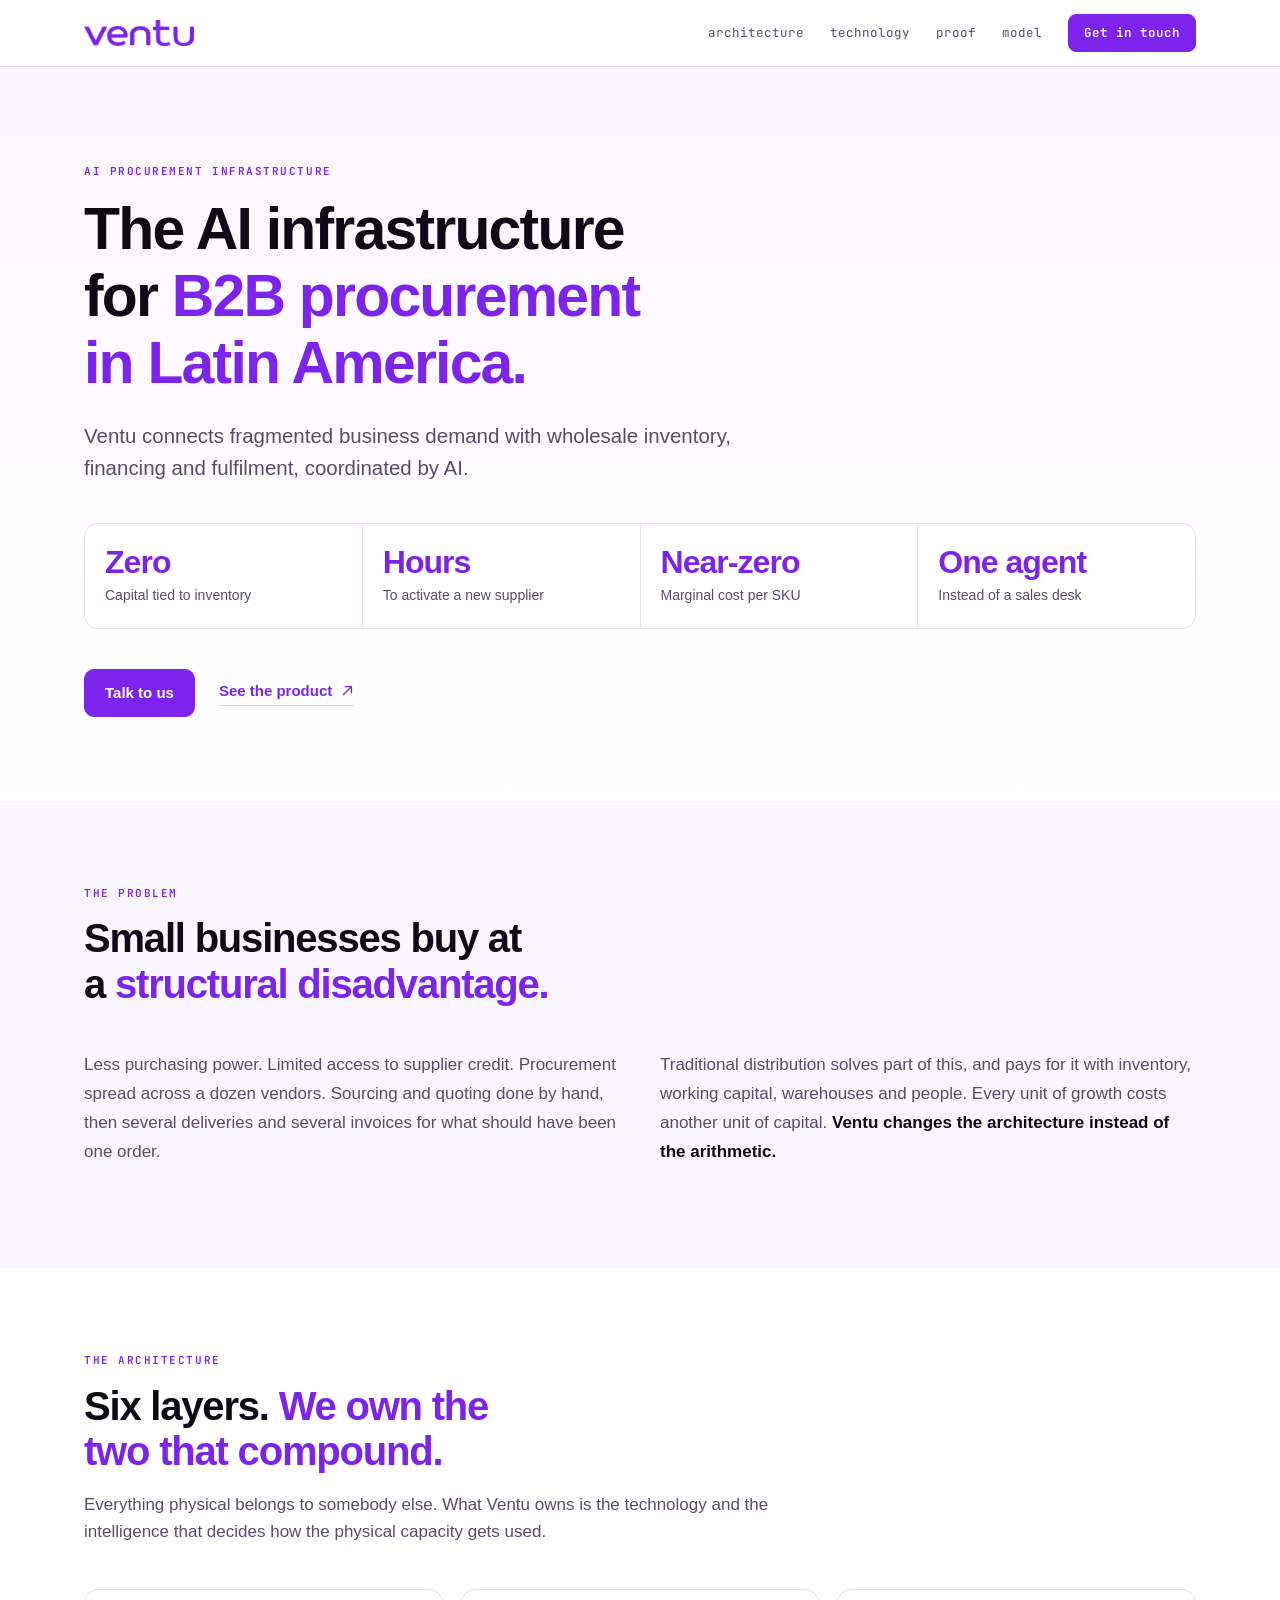
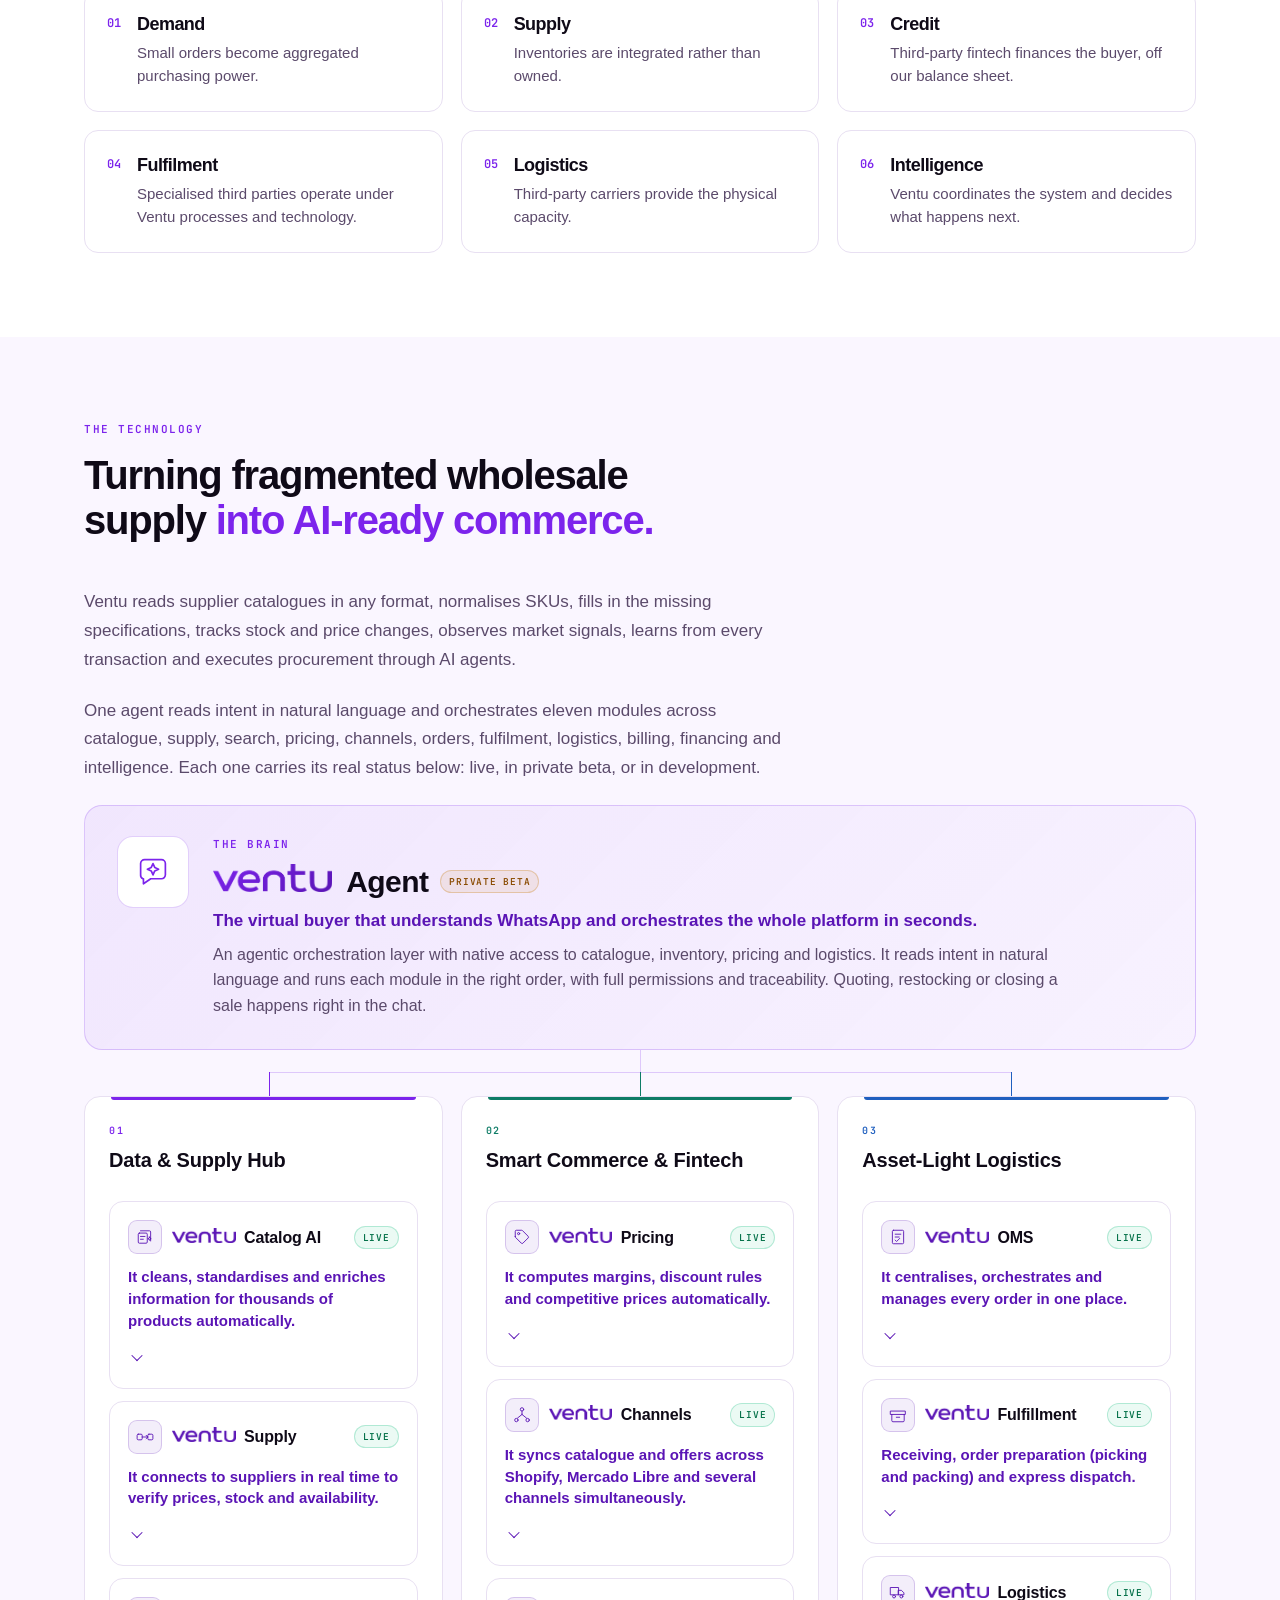
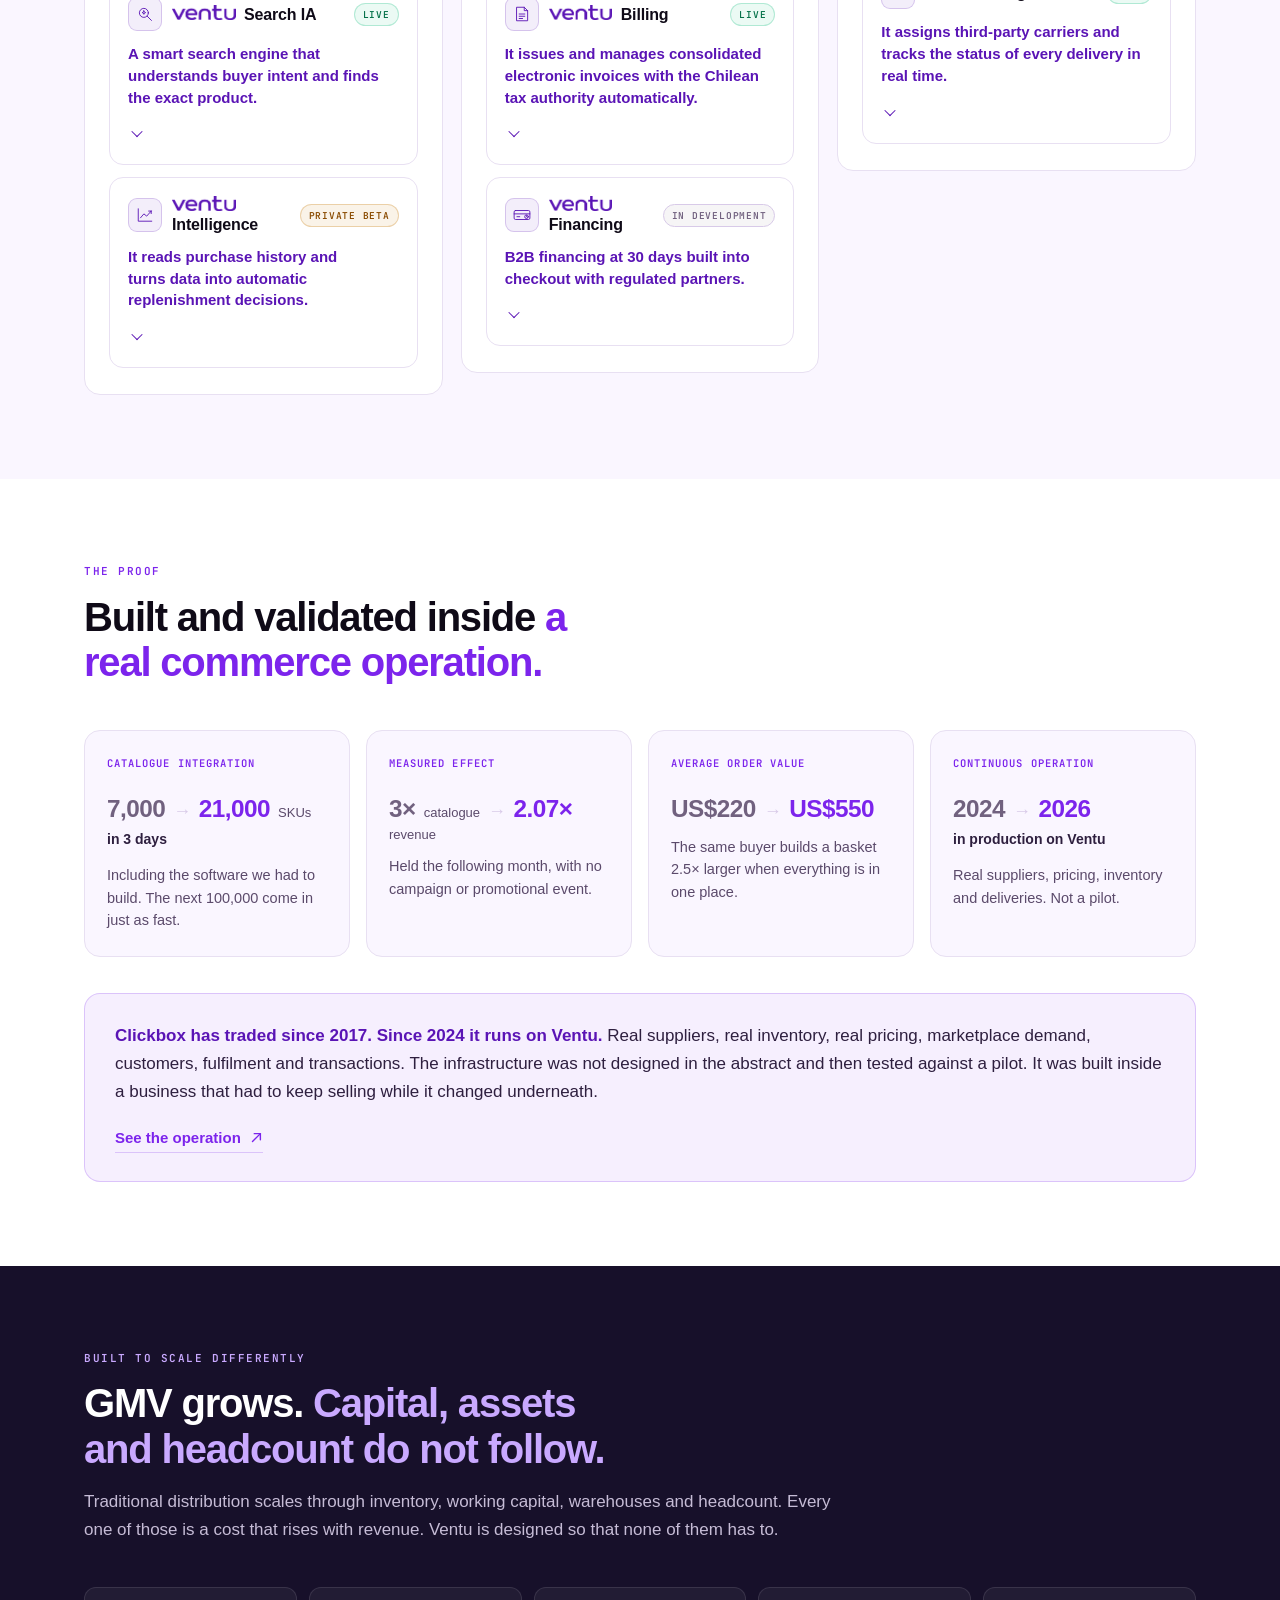
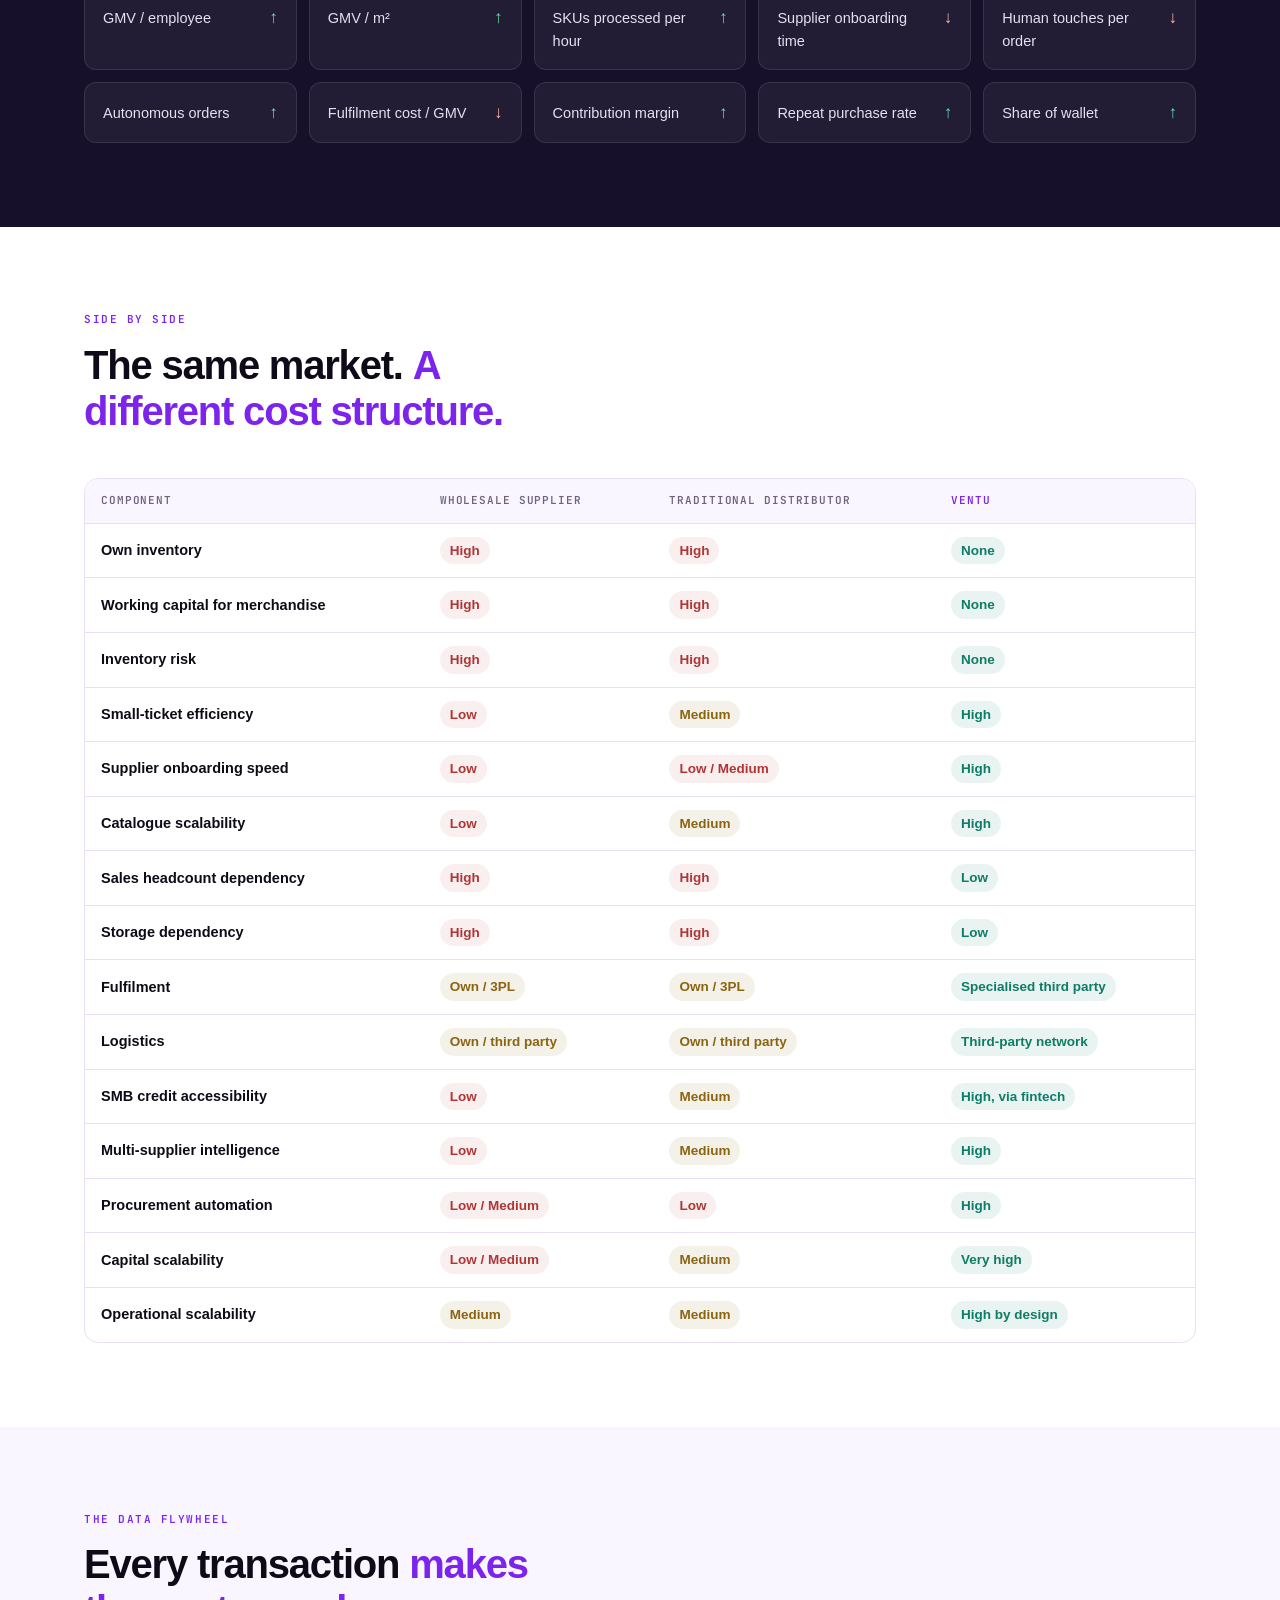
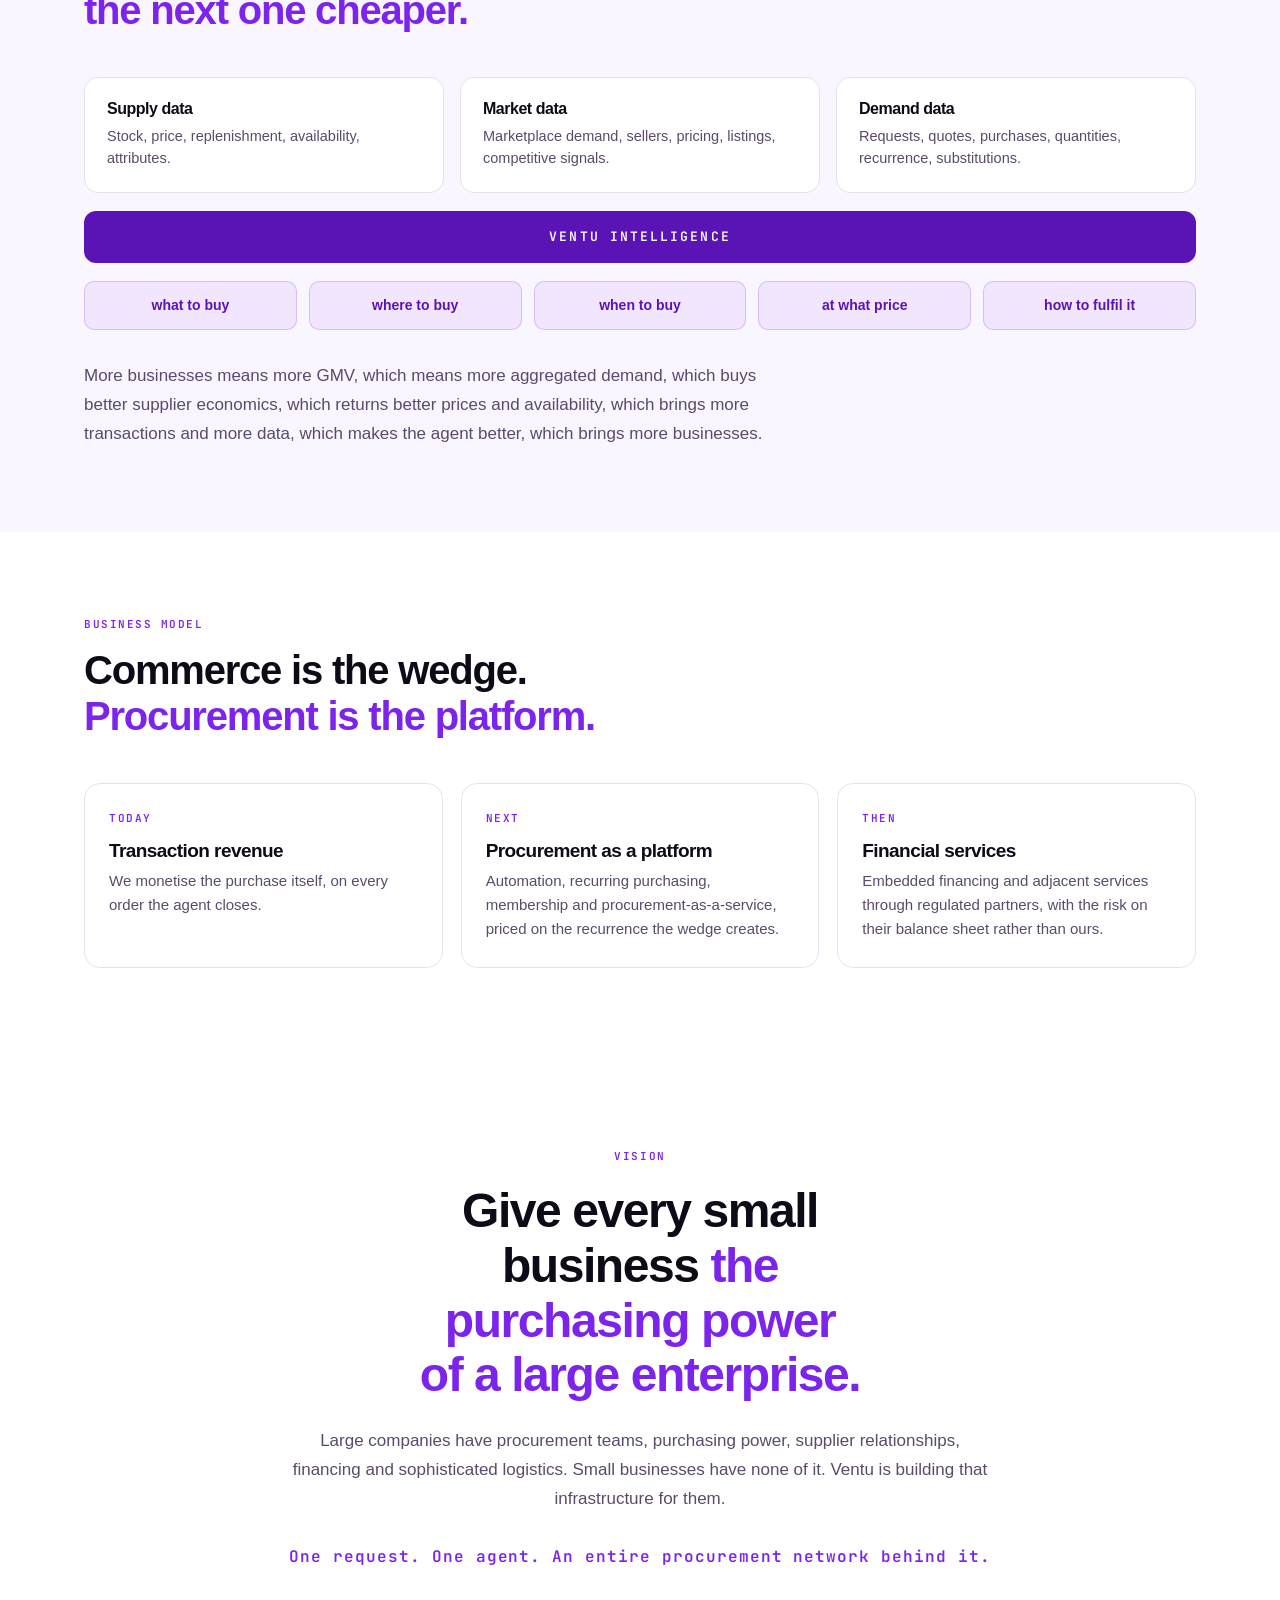
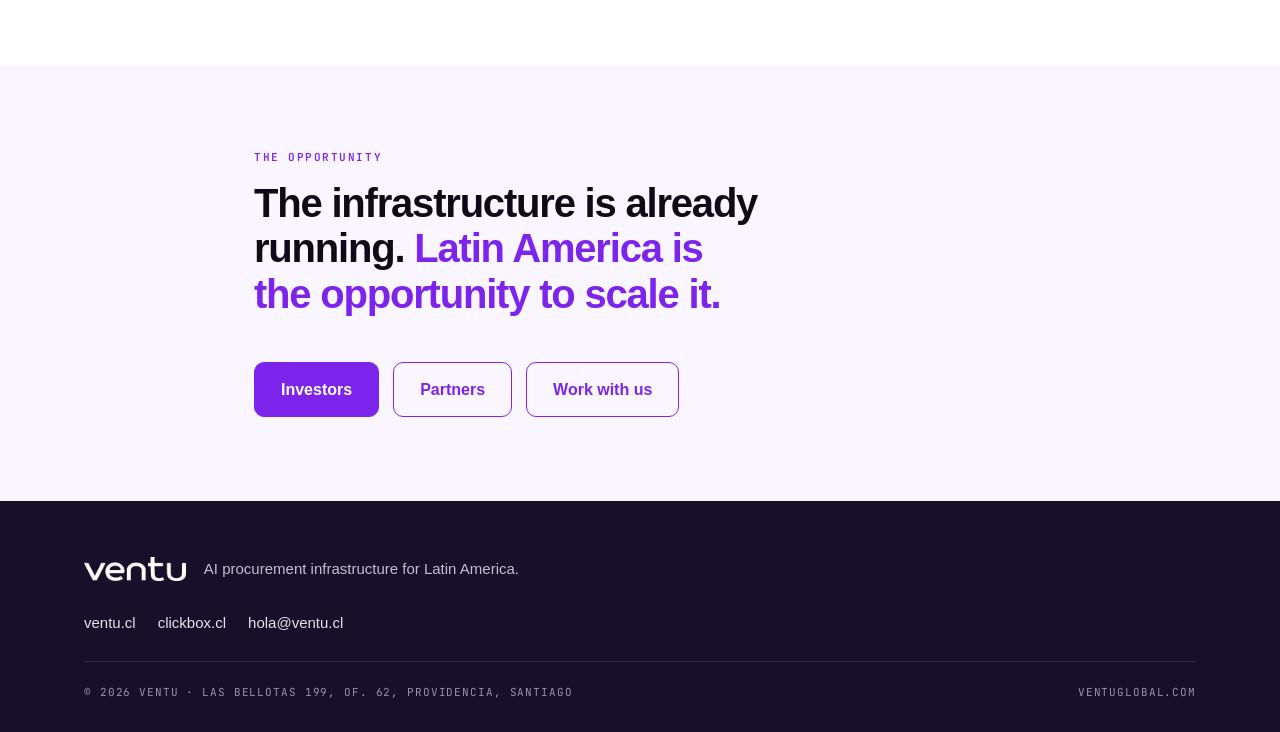
==== commit 2f4afca3: "Hero tiles now carry the four 10x advantages The tiles read as one phrase, value then label, so nami" ====
--- a/global/index.html
+++ b/global/index.html
@@ -42,10 +42,10 @@
     </p>
 
     <ul class="thesis">
-      <li><span class="thesis-v">Zero</span><span class="thesis-k">Inventory owned</span></li>
-      <li><span class="thesis-v">Zero</span><span class="thesis-k">Working capital for merchandise</span></li>
-      <li><span class="thesis-v">Zero</span><span class="thesis-k">Inventory risk</span></li>
-      <li><span class="thesis-v">2.5&#215;</span><span class="thesis-k">Average order value</span></li>
+      <li><span class="thesis-v">Zero</span><span class="thesis-k">Capital tied to inventory</span></li>
+      <li><span class="thesis-v">Hours</span><span class="thesis-k">To activate a new supplier</span></li>
+      <li><span class="thesis-v">Near&#8209;zero</span><span class="thesis-k">Marginal cost per SKU</span></li>
+      <li><span class="thesis-v">One agent</span><span class="thesis-k">Instead of a sales desk</span></li>
     </ul>
 
     <div class="hero-cta">
@@ -202,7 +202,7 @@
                 </button>
                 <div class="stk-modcard-panel">
                   <div class="stk-modcard-panel-in">
-                    <p class="stk-modcard-tech">A PIM that ingests spreadsheets, PDFs, feeds and APIs, maps attributes onto a canonical per-category schema, deduplicates by part number and fills the gaps with language models. Weeks of manual clean-up become minutes.</p>
+                    <p class="stk-modcard-tech">A PIM that reads spreadsheets, PDFs, feeds and APIs, maps attributes onto a canonical per-category schema, deduplicates by part number and fills the gaps with language models. Weeks of manual clean-up become minutes.</p>
                   </div>
                 </div>
               </article>
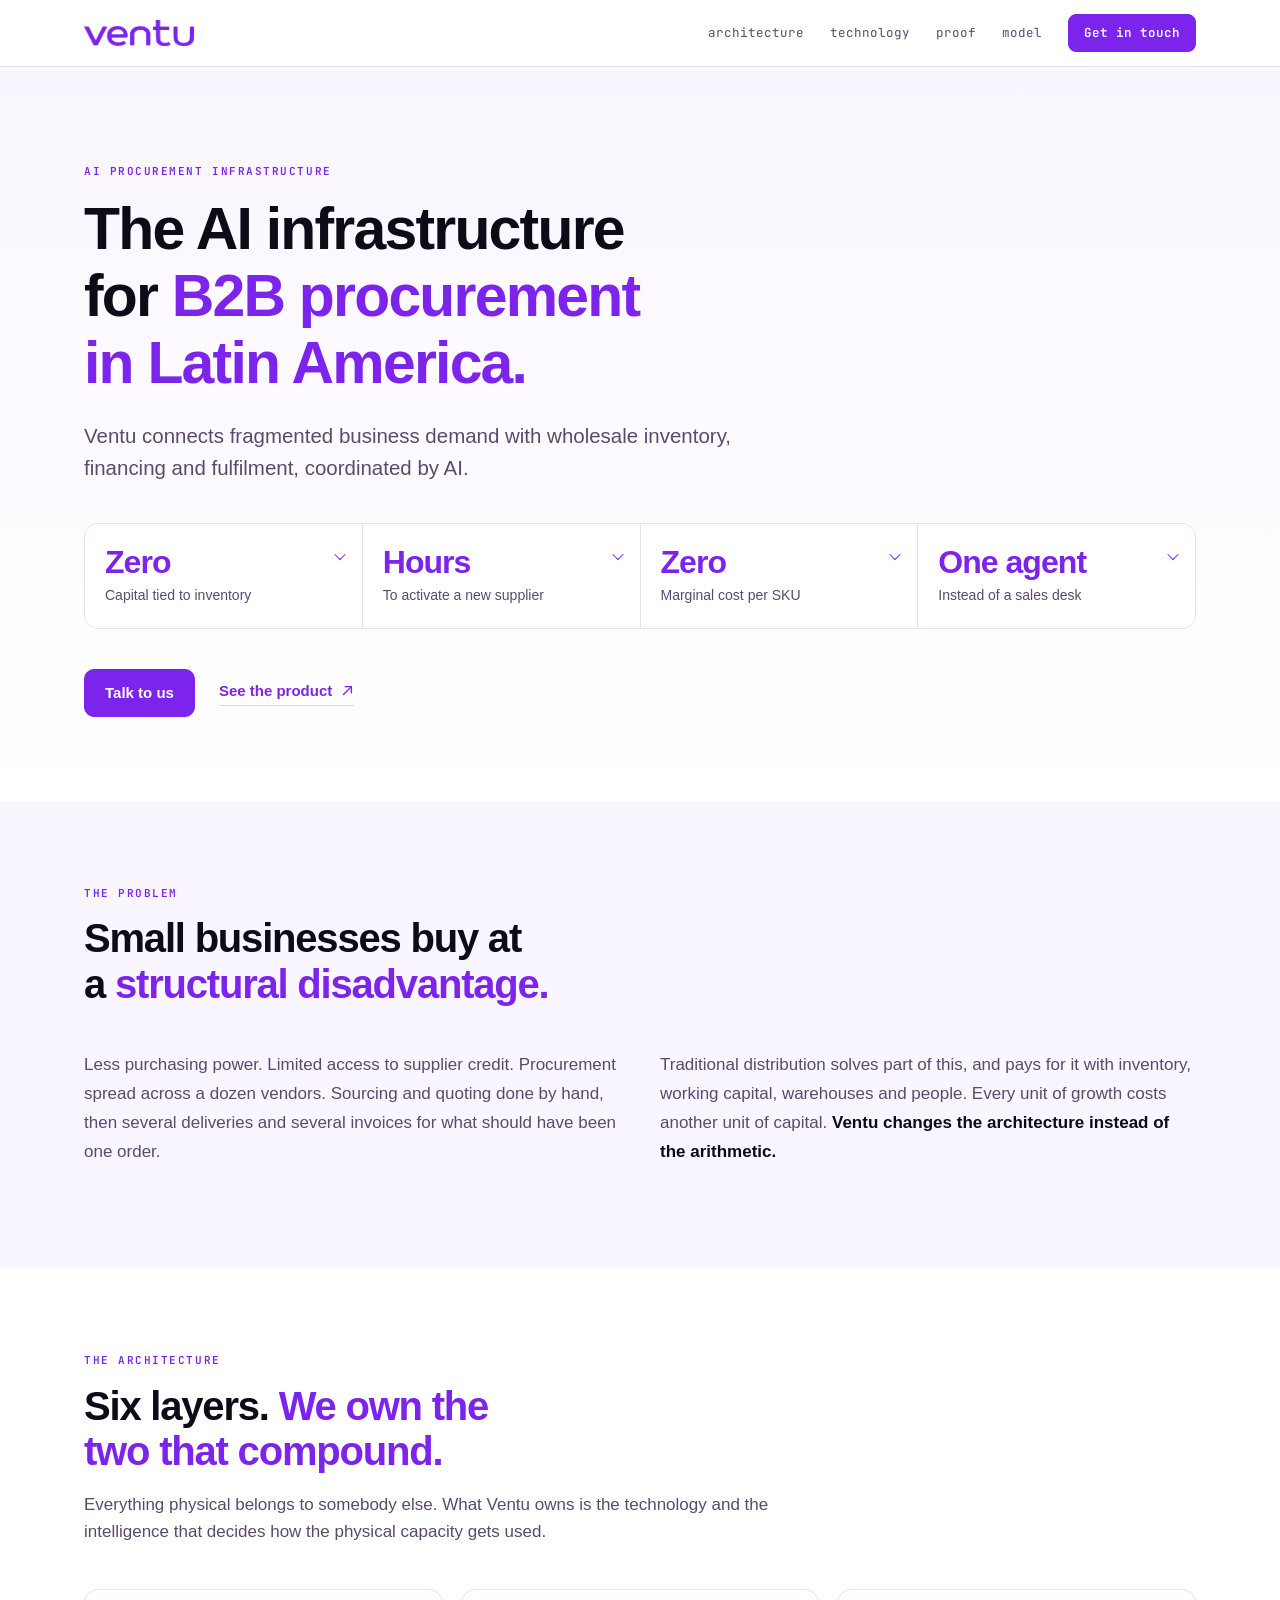
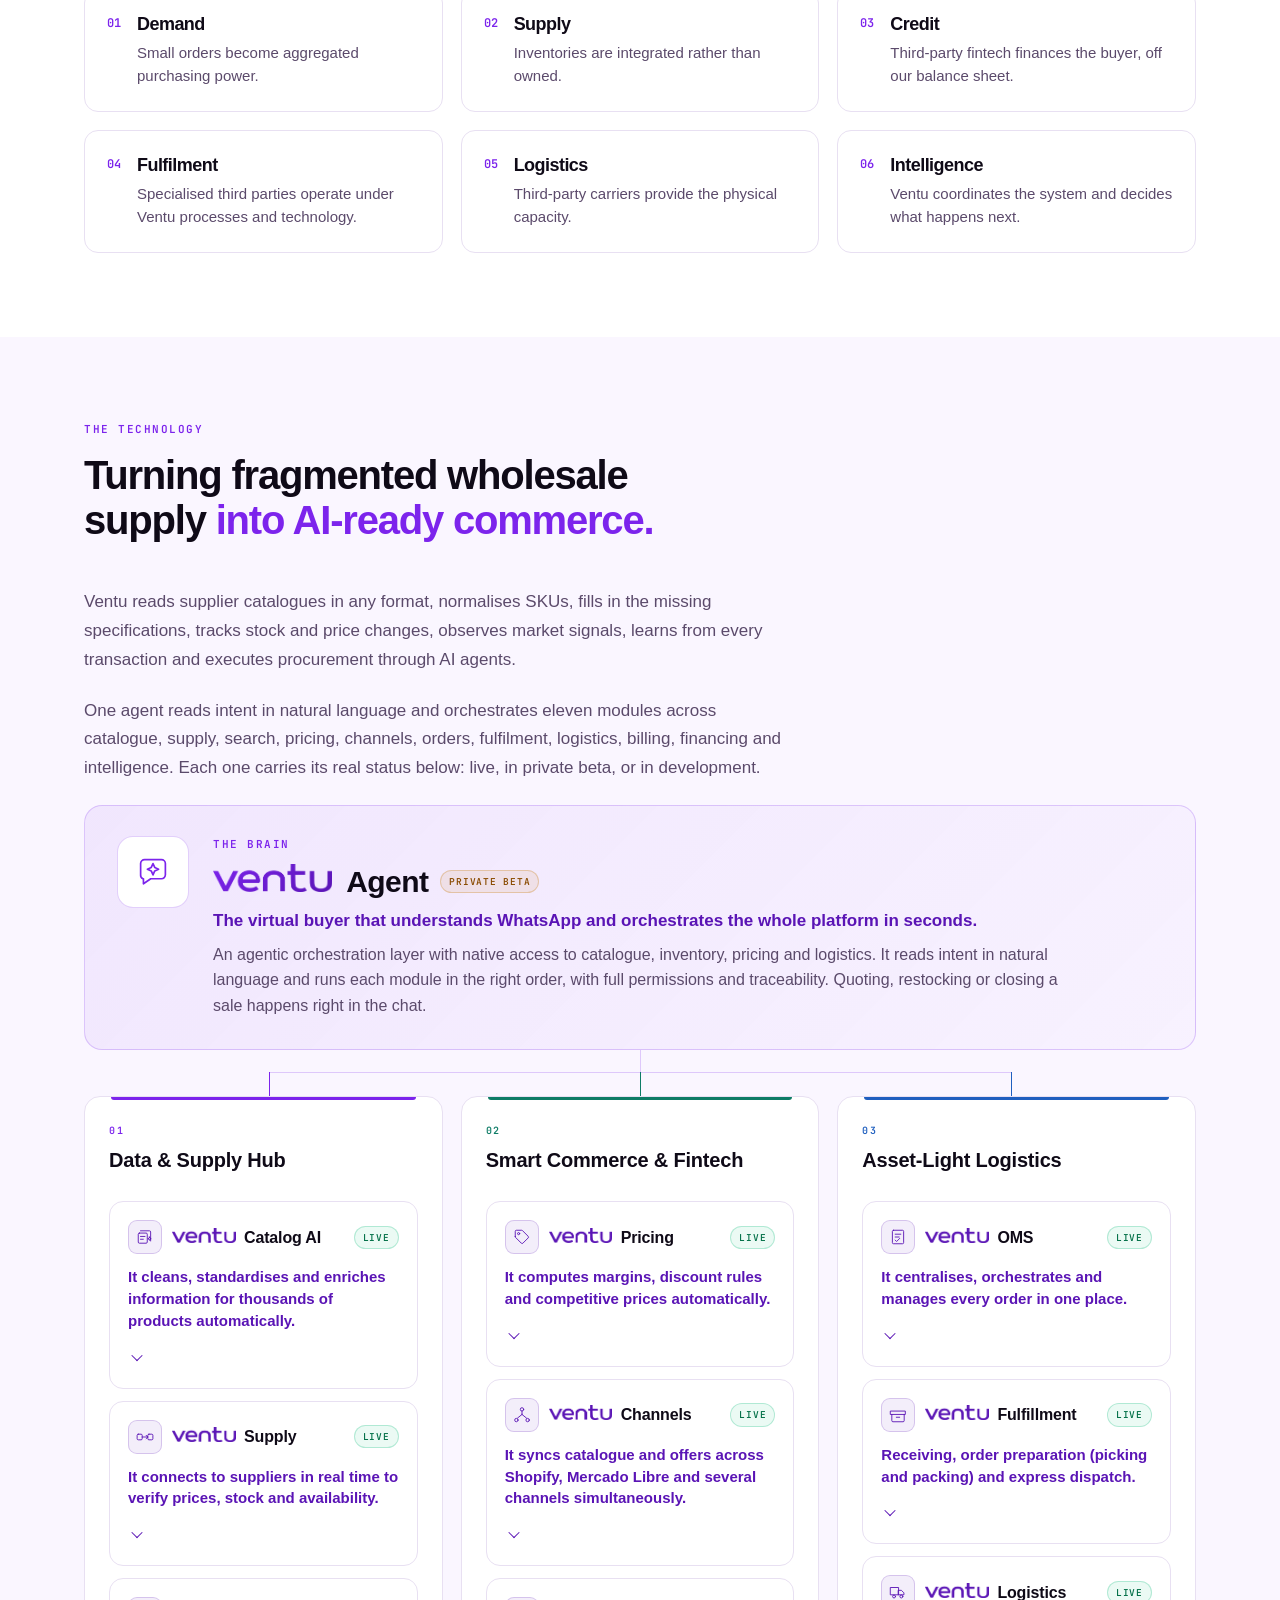
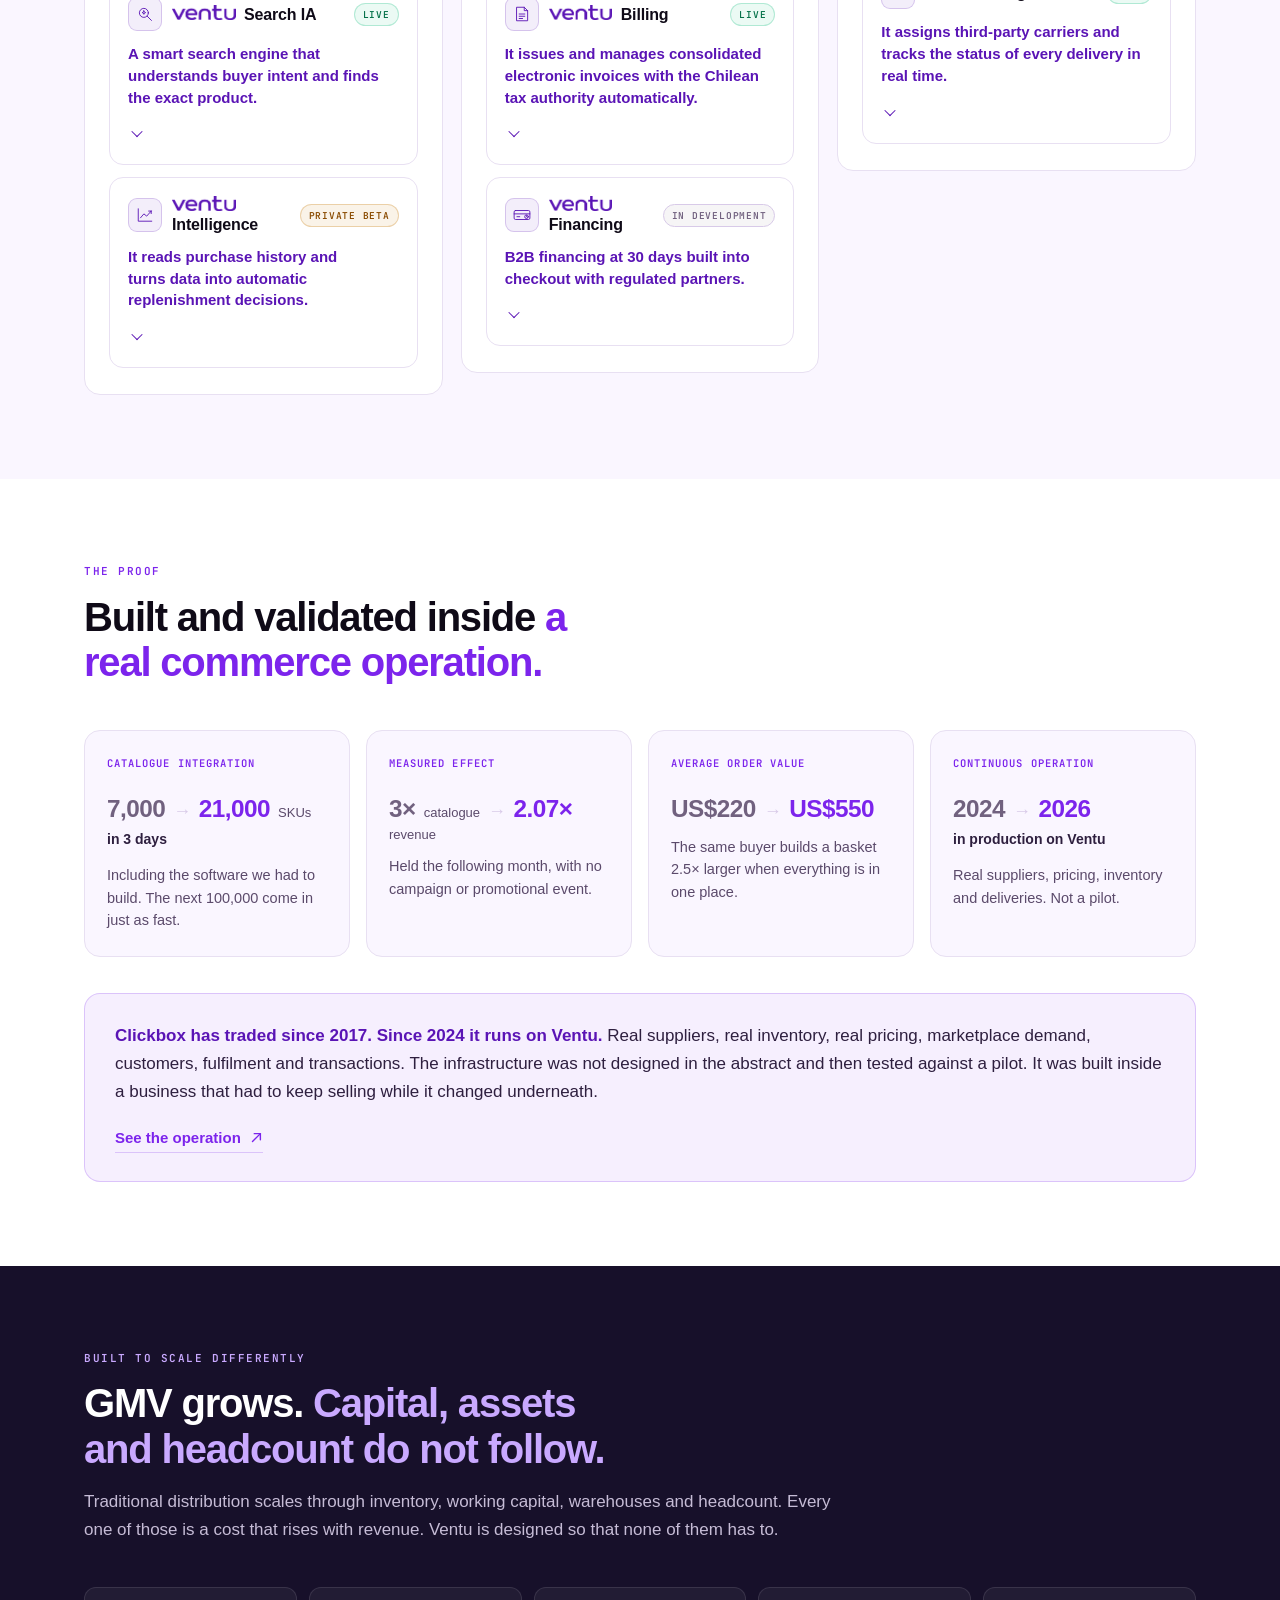
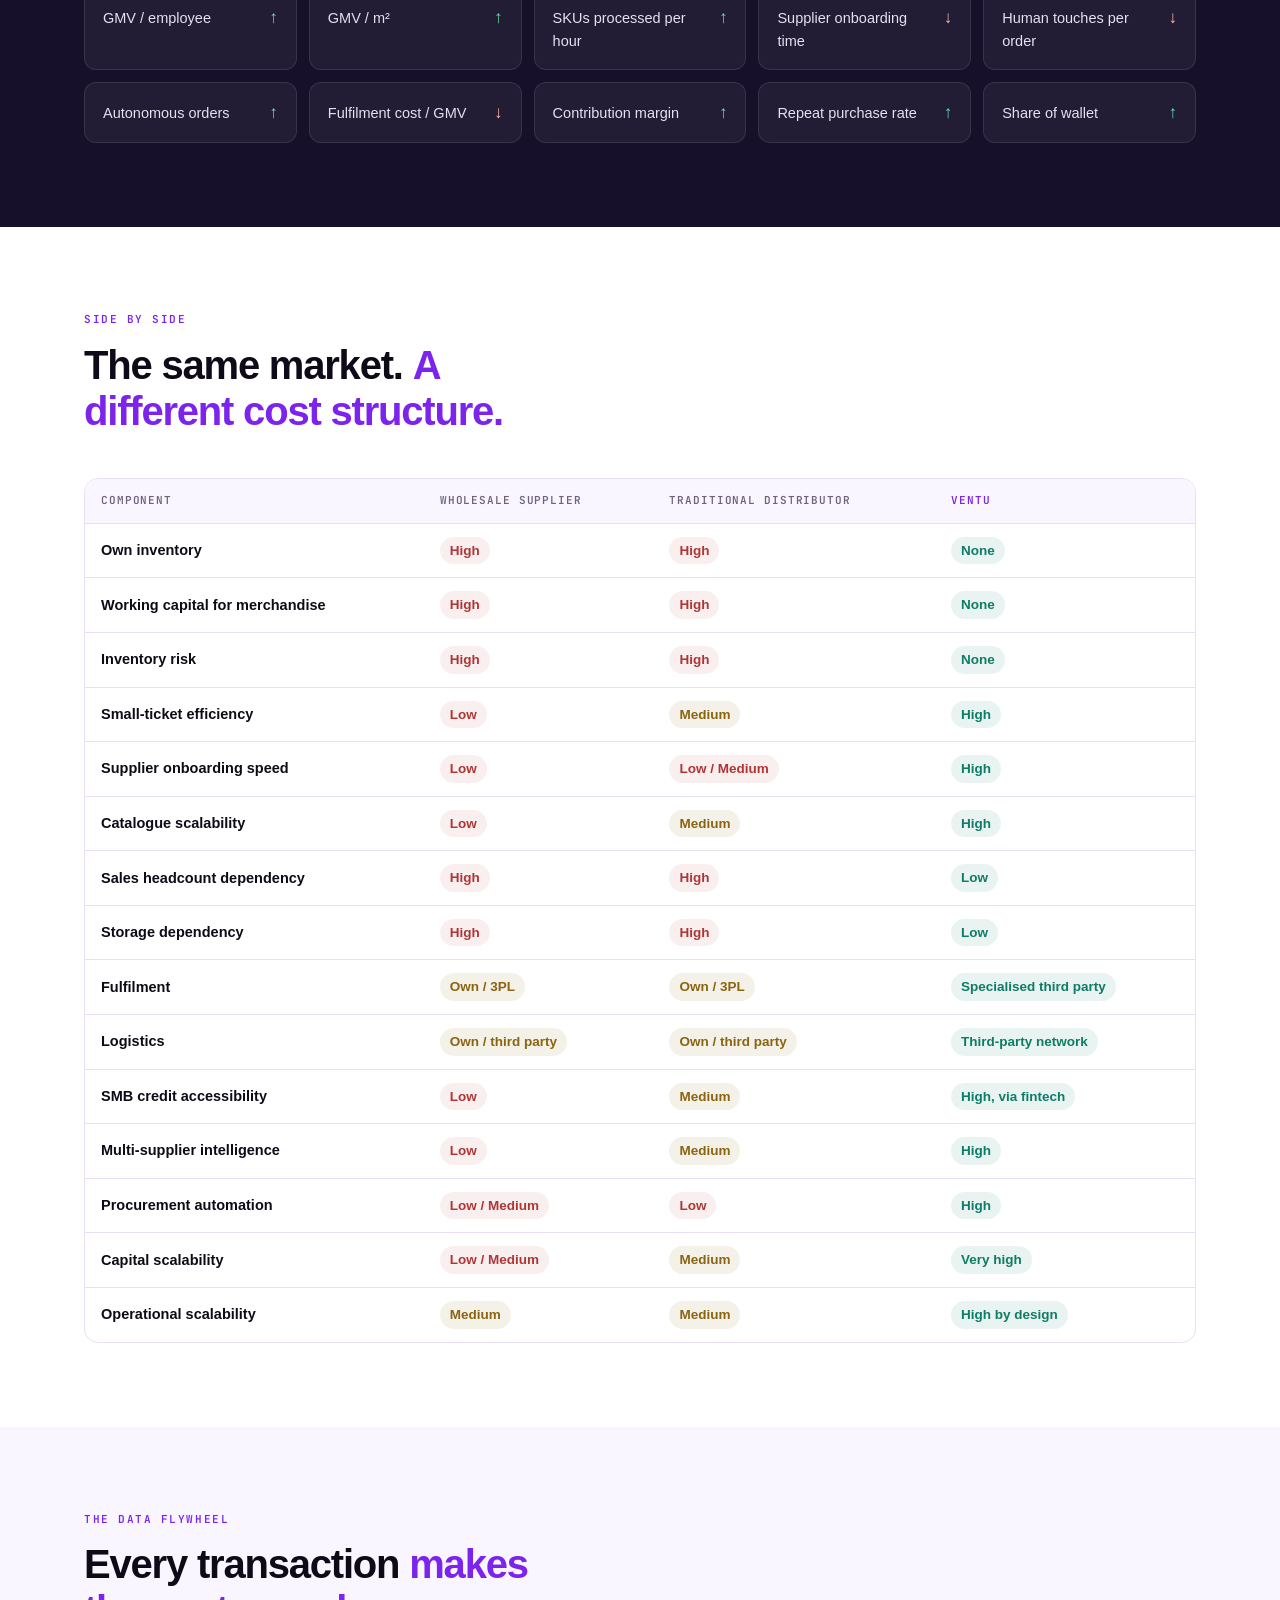
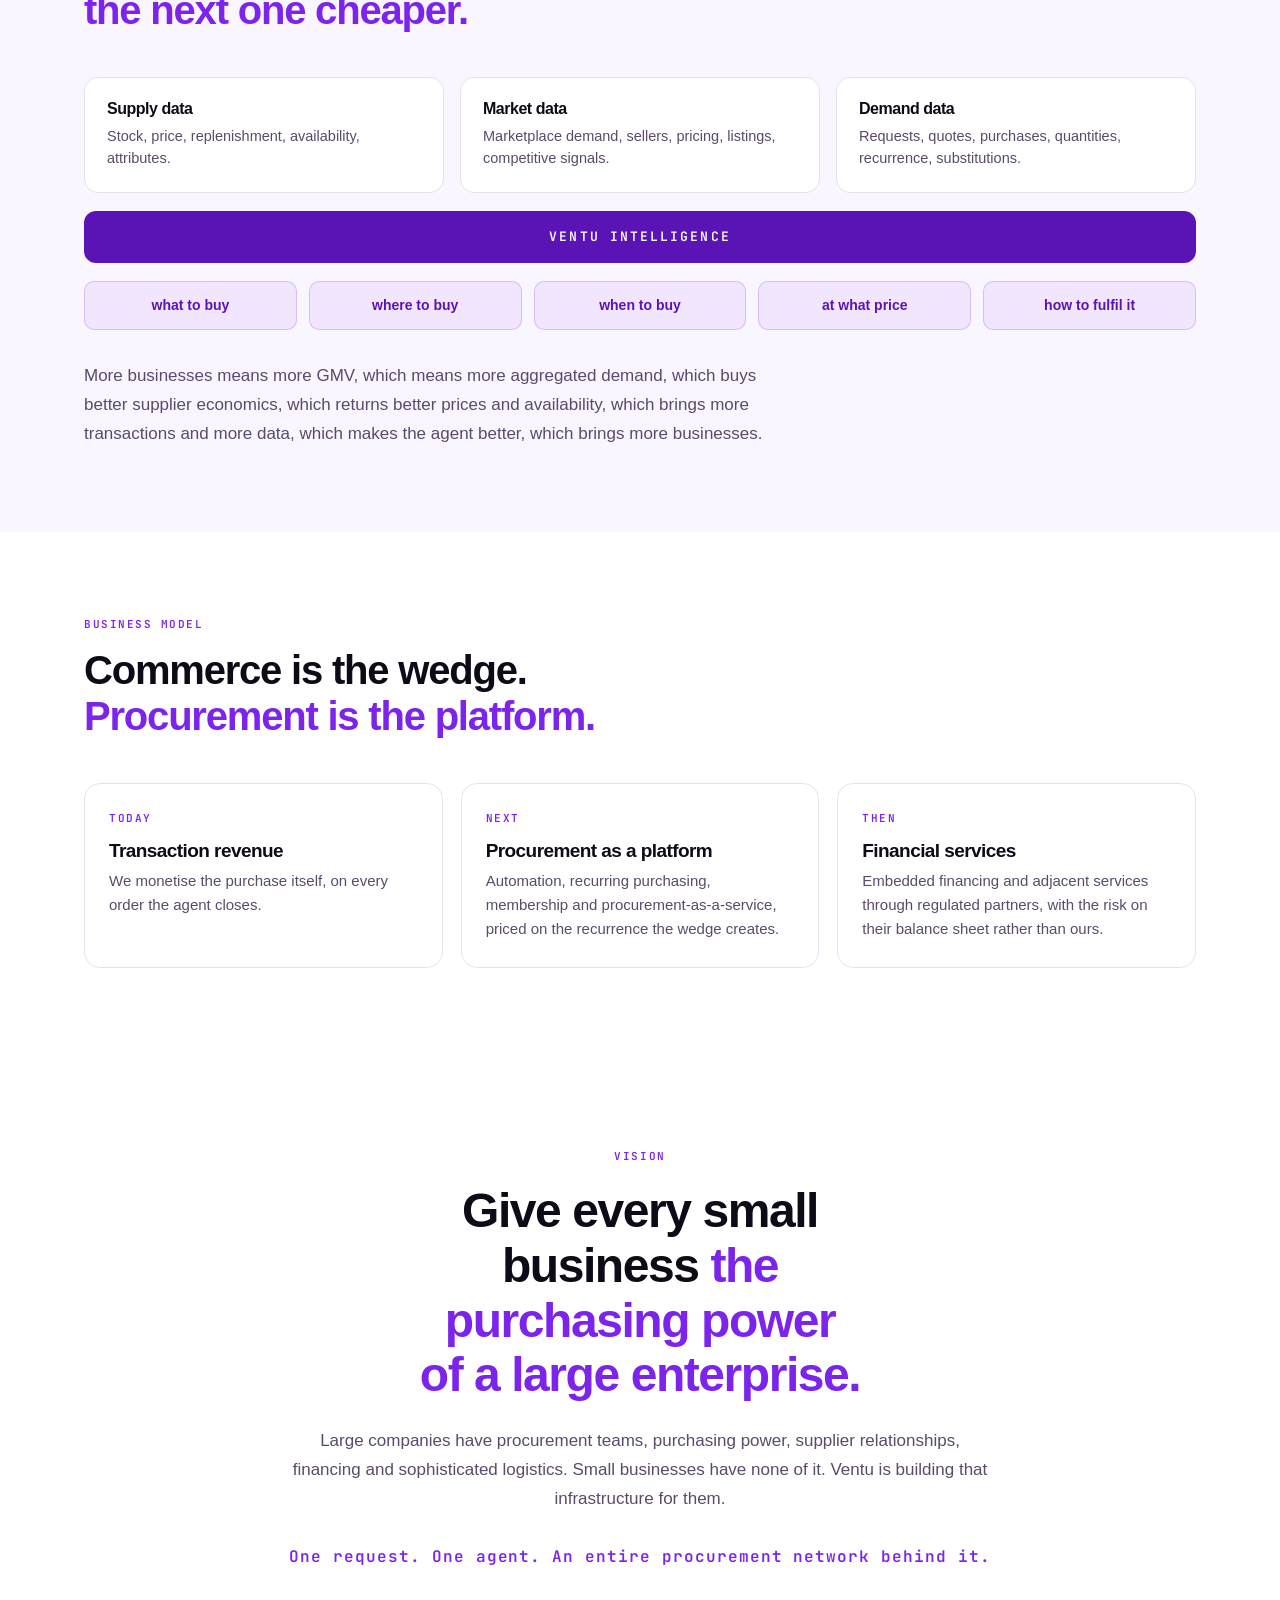
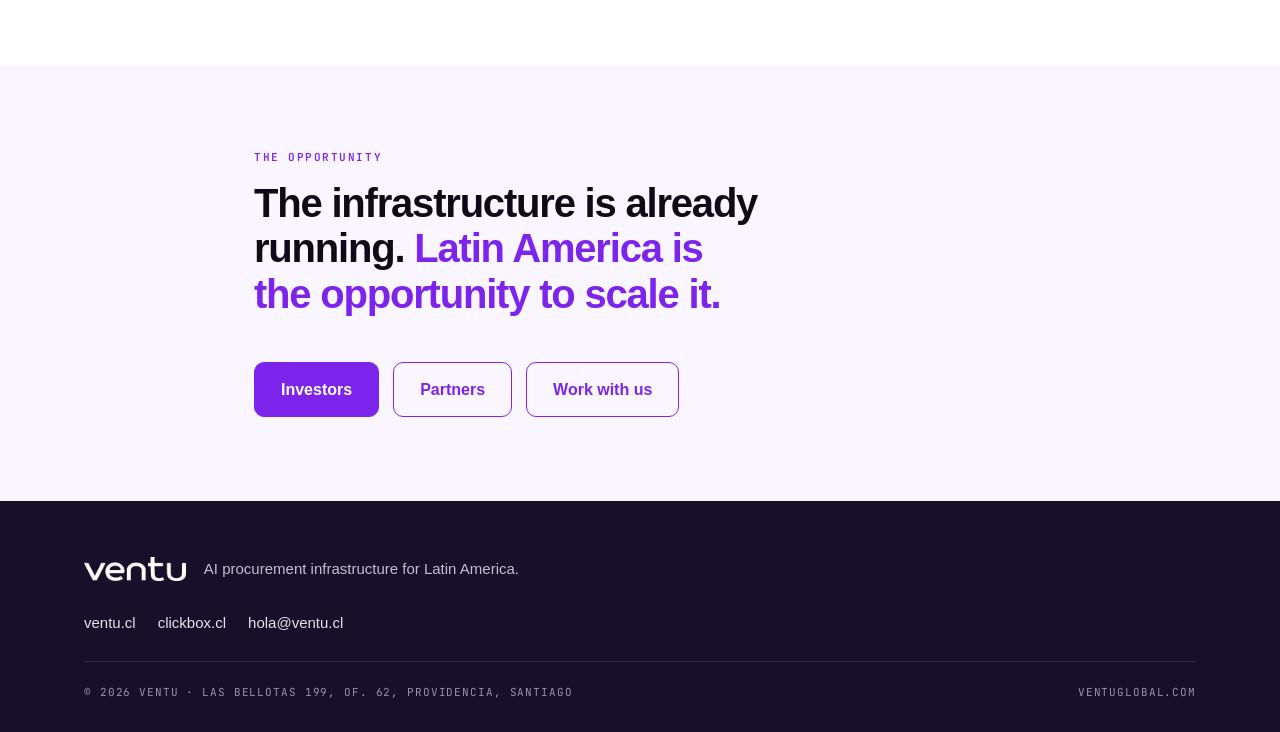
==== commit ed3ec1a8: "Hero tiles open to the baseline they beat A 10x claim is a distance, and the tile only showed where " ====
--- a/global/index.html
+++ b/global/index.html
@@ -41,11 +41,78 @@
       and fulfilment, coordinated by AI.
     </p>
 
+    <!-- The four 10x advantages. The tile states where Ventu lands; the
+         baseline it beats opens on click, because a 10x only exists as a
+         distance and the hero has no room to argue it four times over. -->
     <ul class="thesis">
-      <li><span class="thesis-v">Zero</span><span class="thesis-k">Capital tied to inventory</span></li>
-      <li><span class="thesis-v">Hours</span><span class="thesis-k">To activate a new supplier</span></li>
-      <li><span class="thesis-v">Near&#8209;zero</span><span class="thesis-k">Marginal cost per SKU</span></li>
-      <li><span class="thesis-v">One agent</span><span class="thesis-k">Instead of a sales desk</span></li>
+      <li class="thesis-item">
+        <button class="thesis-btn" type="button" aria-expanded="false">
+          <span class="thesis-v">Zero</span>
+          <span class="thesis-k">Capital tied to inventory</span>
+          <span class="thesis-chev" aria-hidden="true"></span>
+          <span class="sr-only">Show how this compares</span>
+        </button>
+        <div class="thesis-panel">
+          <div class="thesis-panel-in">
+            <div class="thesis-panel-body">
+              <div class="thesis-cat">CAPITAL EFFICIENCY</div>
+              <p class="thesis-old"><span class="thesis-tag">TRADITIONAL</span><s>Inventory and working capital grow with sales</s></p>
+              <p class="thesis-why">GMV grows without immobilising capital proportionally.</p>
+            </div>
+          </div>
+        </div>
+      </li>
+      <li class="thesis-item">
+        <button class="thesis-btn" type="button" aria-expanded="false">
+          <span class="thesis-v">Hours</span>
+          <span class="thesis-k">To activate a new supplier</span>
+          <span class="thesis-chev" aria-hidden="true"></span>
+          <span class="sr-only">Show how this compares</span>
+        </button>
+        <div class="thesis-panel">
+          <div class="thesis-panel-in">
+            <div class="thesis-panel-body">
+              <div class="thesis-cat">SUPPLIER ONBOARDING SPEED</div>
+              <p class="thesis-old"><span class="thesis-tag">TRADITIONAL</span><s>Weeks or months to integrate, classify and commercialise a supplier</s></p>
+              <p class="thesis-why">New supply can be activated dramatically faster.</p>
+            </div>
+          </div>
+        </div>
+      </li>
+      <li class="thesis-item">
+        <button class="thesis-btn" type="button" aria-expanded="false">
+          <span class="thesis-v">Zero</span>
+          <span class="thesis-k">Marginal cost per SKU</span>
+          <span class="thesis-chev" aria-hidden="true"></span>
+          <span class="sr-only">Show how this compares</span>
+        </button>
+        <div class="thesis-panel">
+          <div class="thesis-panel-in">
+            <div class="thesis-panel-body">
+              <div class="thesis-cat">CATALOGUE SCALABILITY</div>
+              <p class="thesis-old"><span class="thesis-tag">TRADITIONAL</span><s>More SKUs create more operational complexity, inventory and people</s></p>
+              <p class="thesis-why">Software reads, normalises and operates massive multi-supplier catalogues, so assortment expands without an operational cost curve.</p>
+            </div>
+          </div>
+        </div>
+      </li>
+      <li class="thesis-item">
+        <button class="thesis-btn" type="button" aria-expanded="false">
+          <span class="thesis-v">One agent</span>
+          <span class="thesis-k">Instead of a sales desk</span>
+          <span class="thesis-chev" aria-hidden="true"></span>
+          <span class="sr-only">Show how this compares</span>
+        </button>
+        <div class="thesis-panel">
+          <div class="thesis-panel-in">
+            <div class="thesis-panel-body">
+              <div class="thesis-cat">PROCUREMENT AUTOMATION</div>
+              <p class="thesis-old"><span class="thesis-tag">TRADITIONAL</span><s>Salespeople manually quote, check stock, source alternatives and coordinate orders</s></p>
+              <p class="thesis-why">One system handles work traditionally performed by many people.</p>
+            </div>
+          </div>
+        </div>
+      </li>
     </ul>
 
     <div class="hero-cta">
--- a/global/styles.css
+++ b/global/styles.css
@@ -154,12 +154,56 @@
   background: var(--line); border: 1px solid var(--line); border-radius: 14px;
   overflow: hidden;
 }
-.thesis li { background: var(--bg); padding: 22px 20px; }
+.thesis li { background: var(--bg); }
 .thesis-v {
   display: block; font-size: clamp(24px, 2.6vw, 32px); font-weight: 700;
   letter-spacing: -0.03em; color: var(--brand); line-height: 1.05; margin-bottom: 6px;
 }
 .thesis-k { display: block; font-size: 14px; line-height: 1.4; color: var(--ink-3); }
+
+/* The tile is the claim; the baseline it beats sits behind a click, so the
+   hero keeps its height and the comparison is still one gesture away. */
+.thesis-btn {
+  display: block; width: 100%; text-align: left;
+  padding: 22px 42px 22px 20px;
+  background: none; border: 0; cursor: pointer;
+  font: inherit; color: inherit;
+  position: relative;
+  transition: background 0.2s var(--ease);
+}
+.thesis-btn:hover { background: var(--brand-bg); }
+.thesis-btn:focus-visible { outline: 2px solid var(--brand); outline-offset: -2px; }
+.thesis-chev {
+  position: absolute; right: 18px; top: 28px;
+  width: 8px; height: 8px;
+  border-right: 1.5px solid var(--brand);
+  border-bottom: 1.5px solid var(--brand);
+  transform: rotate(45deg) translate(-1px, -1px);
+  transition: transform 0.25s var(--ease);
+}
+.thesis-item.open .thesis-chev { transform: rotate(225deg) translate(-1px, -1px); }
+.thesis-panel {
+  display: grid; grid-template-rows: 0fr;
+  transition: grid-template-rows 0.28s var(--ease);
+}
+.thesis-item.open .thesis-panel { grid-template-rows: 1fr; }
+.thesis-panel-in { overflow: hidden; }
+.thesis-panel-body { padding: 0 20px 22px; }
+.thesis-cat {
+  font-family: var(--mono); font-size: 10px; letter-spacing: 0.12em;
+  text-transform: uppercase; font-weight: 600; color: var(--brand);
+  margin-bottom: 10px;
+}
+.thesis-old { font-size: 13.5px; line-height: 1.5; color: var(--ink-4); margin-bottom: 8px; }
+.thesis-old s { text-decoration-color: var(--line-2); }
+.thesis-tag {
+  display: inline-block; margin-right: 7px;
+  font-family: var(--mono); font-size: 9px; letter-spacing: 0.08em;
+  font-weight: 600; color: var(--ink-4);
+  border: 1px solid var(--line-2); border-radius: 999px; padding: 2px 7px;
+  vertical-align: 1px;
+}
+.thesis-why { font-size: 13.5px; line-height: 1.5; color: var(--ink-3); }
 
 .hero-cta { display: flex; align-items: center; flex-wrap: wrap; gap: 16px 24px; }
 
